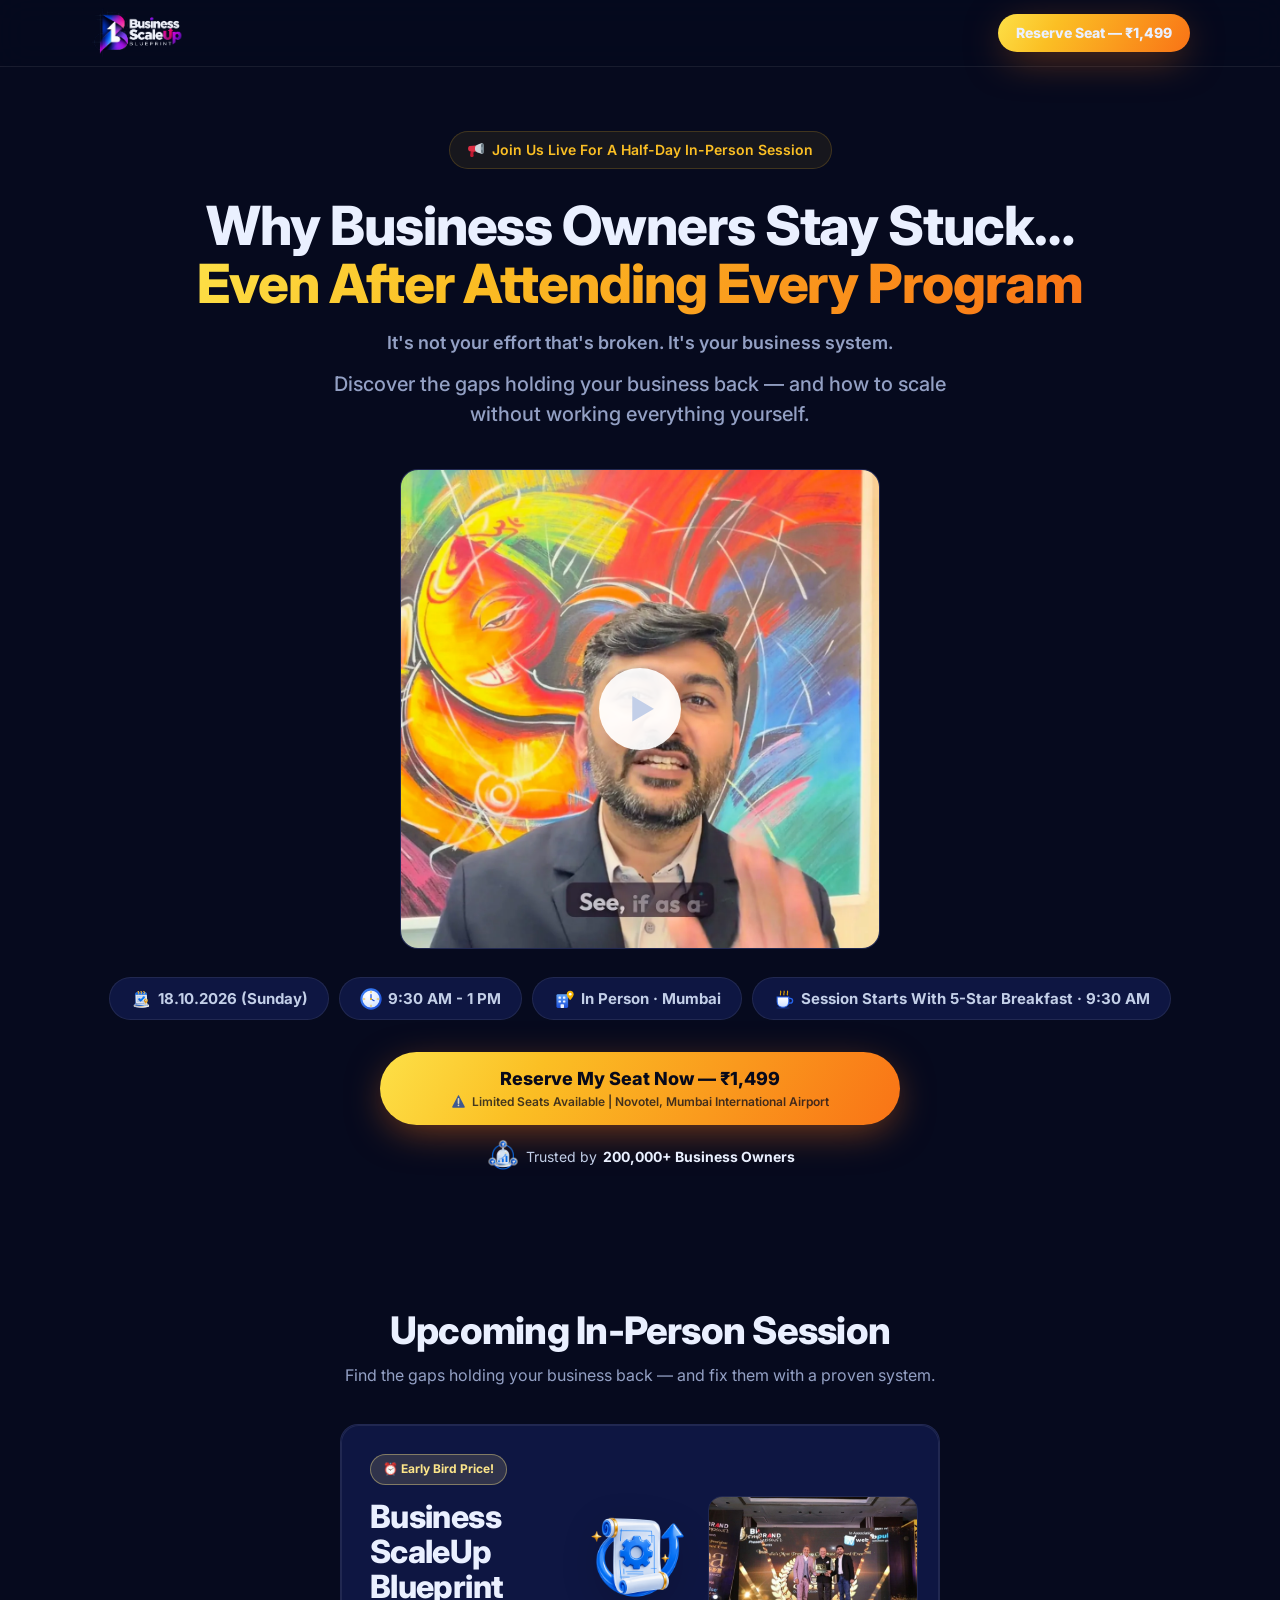
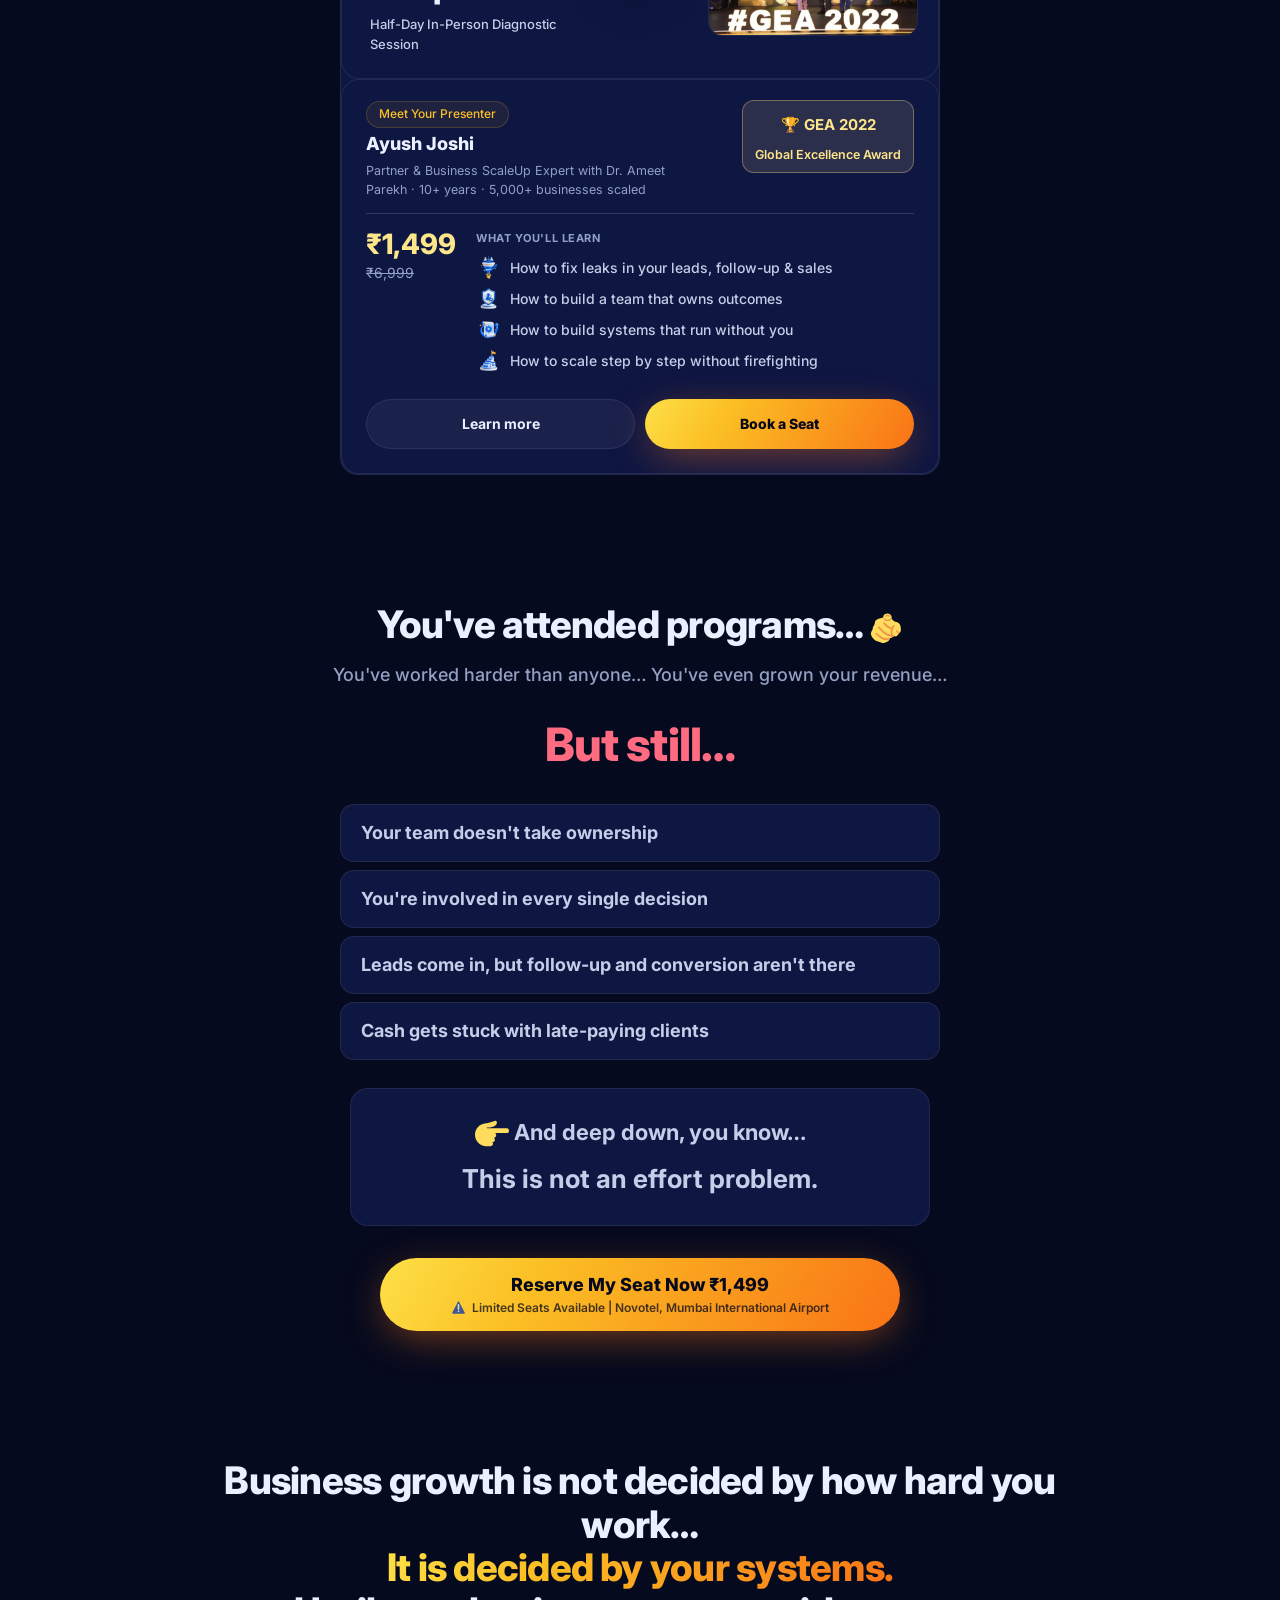
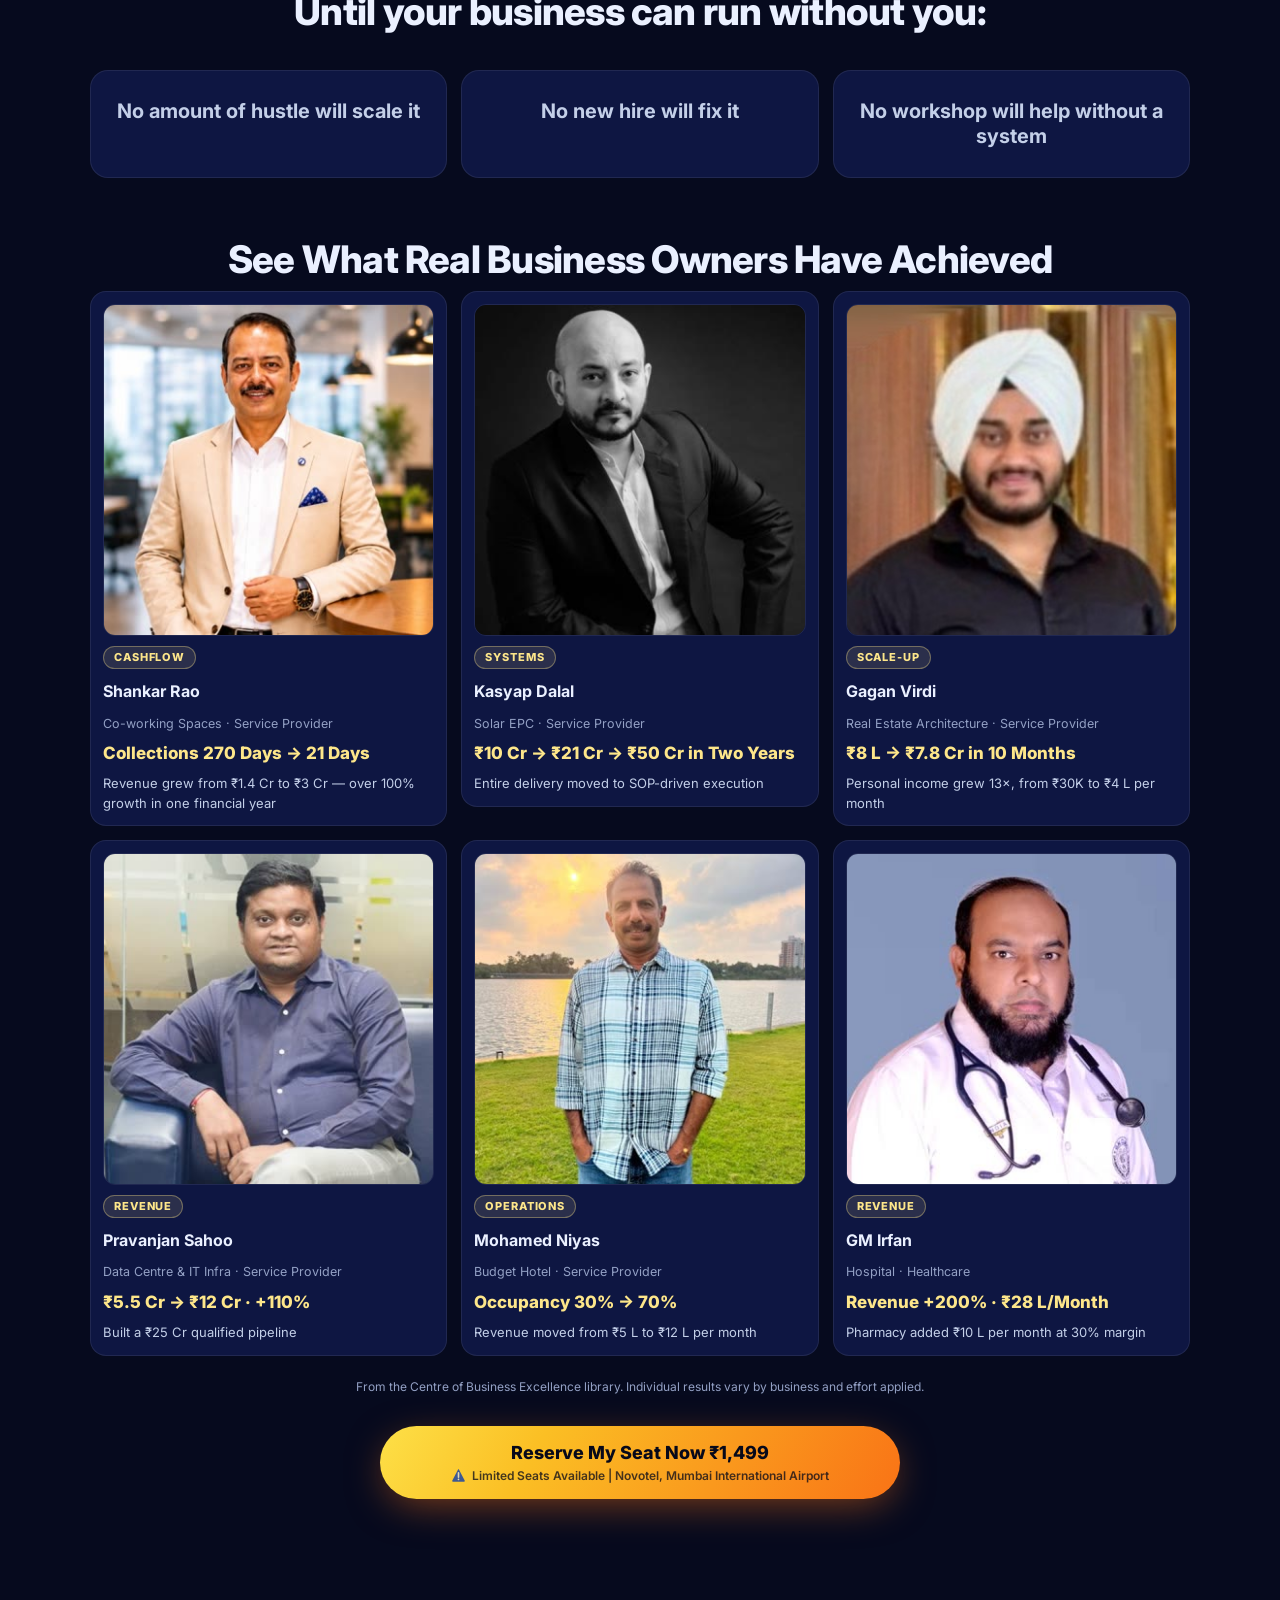
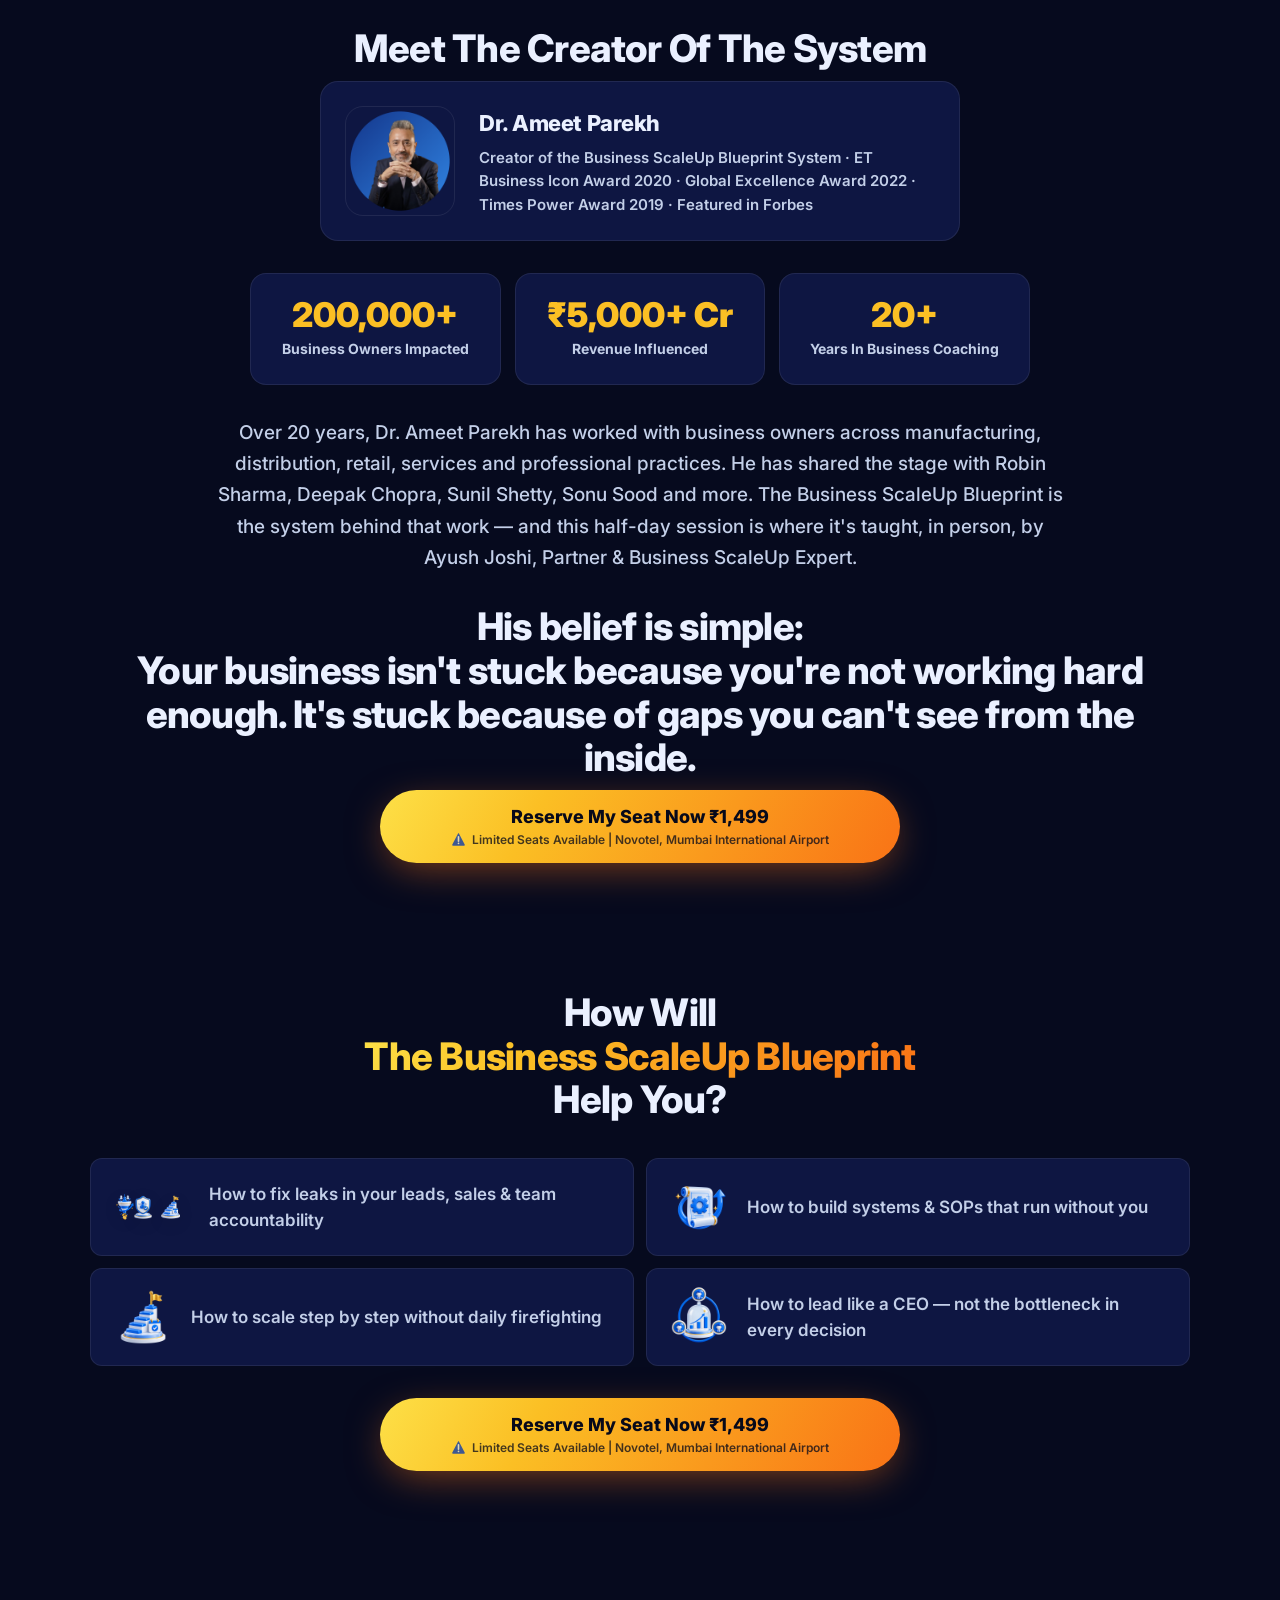
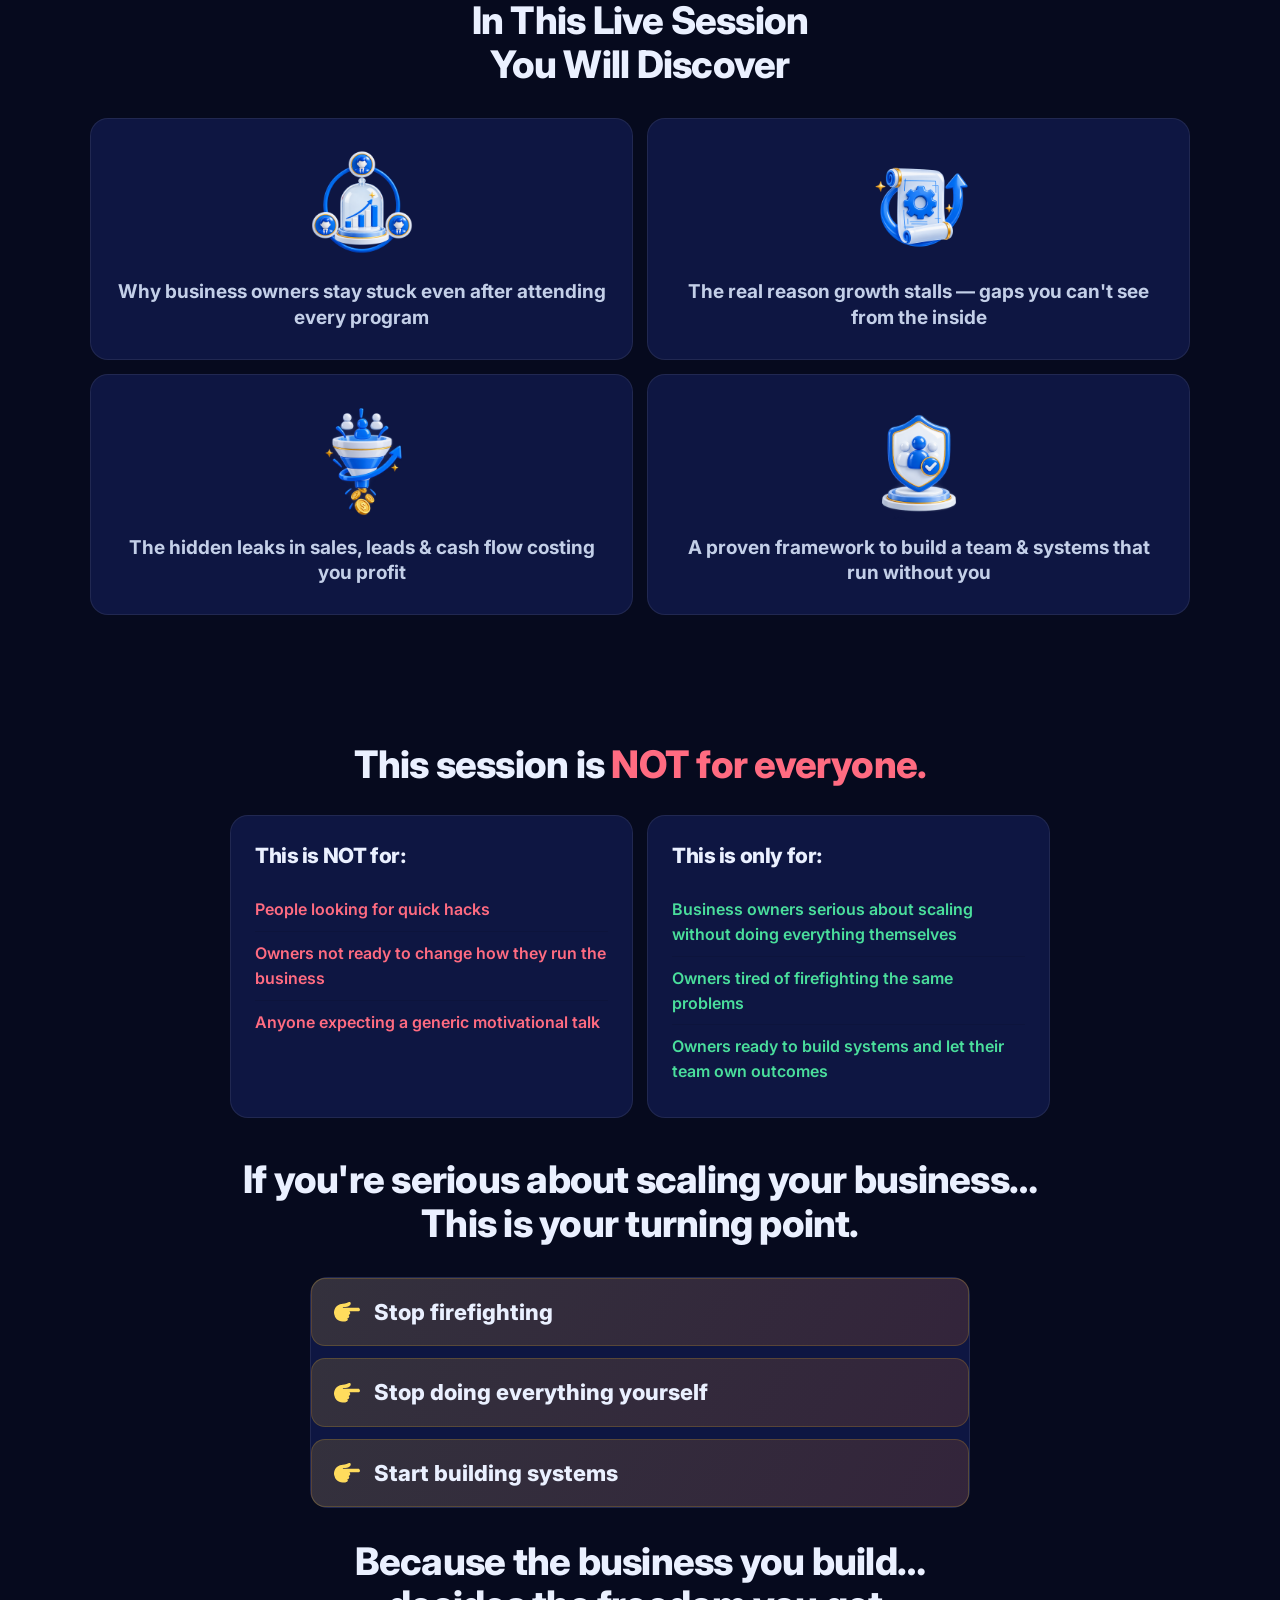
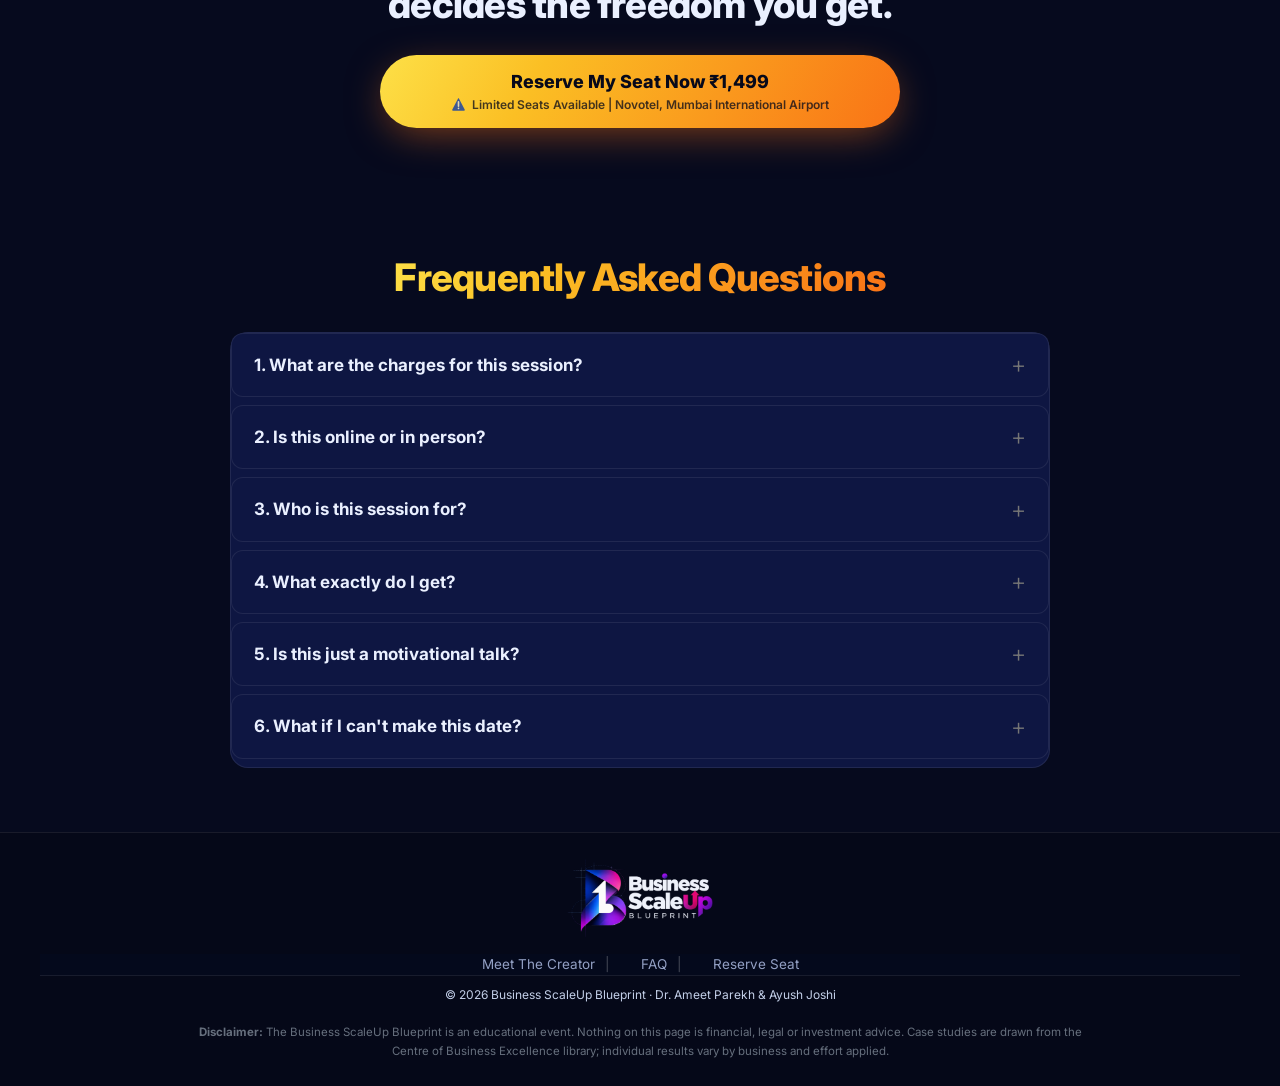
==== index.html @ c4cf20a5 "Add VSL video (square 1:1) with poster; square video card and player Co-Authored-By: Claude Sonnet 5" ====
<!doctype html>
<html lang="en">
<head>
  <meta charset="utf-8">
  <meta name="viewport" content="width=device-width, initial-scale=1">
  <title>Business ScaleUp Blueprint — Mumbai | Reserve Your Seat</title>
  <meta name="description" content="A half-day in-person diagnostic session in Mumbai on 18 Oct 2026 — find the gaps holding your business back and scale without working everything yourself.">
  <link rel="icon" href="assets/favicon.png">
  <link rel="preload" href="assets/vsl-poster.webp" as="image" fetchpriority="high">
  <link rel="stylesheet" href="css/style.css">
  <link rel="stylesheet" href="css/theme.css?v=1">
  <!-- Small emoji graphics (megaphone, warning, pointing hands) are Twemoji, CC-BY 4.0 (https://github.com/twitter/twemoji) -->
</head>
<body>

  <nav class="navbar">
    <div class="nav-inner">
      <span class="nav-logo"><img class="logo-full" src="assets/logo.png" alt="Business ScaleUp Blueprint"></span>
      <a class="nav-cta" href="#reserve" data-lead-trigger>Reserve Seat — ₹1,499</a>
    </div>
  </nav>

  <main id="main">

    <section class="hero section">
      <div class="wrap">
        <p class="eyebrow-pill"><img src="assets/megaphone.svg" alt="">Join Us Live For A Half-Day In-Person Session</p>
        <h1>Why Business Owners Stay Stuck…<br><span class="text-blue">Even After Attending Every Program</span></h1>
        <p class="subline">It's not your effort that's broken. It's your business system.</p>
        <p class="lead">Discover the gaps holding your business back — and how to scale without working everything yourself.</p>
        <button class="video-card" type="button" aria-label="Play video" data-video>
          <img src="assets/vsl-poster.webp" alt="Watch: why business owners stay stuck" width="1080" height="1080" fetchpriority="high">
          <span class="play">▶</span>
        </button>
        <div class="event-pills">
          <span><img src="assets/generated/session-calendar.png" alt=""><span>18.10.2026 (Sunday)</span></span>
          <span><img src="assets/generated/session-clock.svg" alt=""><span>9:30 AM - 1 PM</span></span>
          <span><img src="assets/generated/venue.svg" alt=""><span>In Person · Mumbai</span></span>
          <span><img src="assets/generated/breakfast.svg" alt=""><span>Session Starts With 5-Star Breakfast · 9:30 AM</span></span>
        </div>
        <a class="cta-dark cta-block" href="#reserve" data-lead-trigger>
          Reserve My Seat Now — ₹1,499
          <small><img src="assets/warning.svg" alt=""> Limited Seats Available | Novotel, Mumbai International Airport</small>
        </a>
        <p class="trusted"><img src="assets/generated/owner-community.png" alt="">Trusted by <strong>200,000+ Business Owners</strong></p>
      </div>
    </section>

    <section class="section wc-section">
      <div class="wrap">
        <h2 class="section-title">Upcoming In-Person Session</h2>
        <p class="section-sub">Find the gaps holding your business back — and fix them with a proven system.</p>
        <div class="workshop-card">
          <div class="wc-banner">
            <div class="wc-banner-content">
              <span class="wc-badge">⏰ Early Bird Price!</span>
              <h3>Business ScaleUp<br>Blueprint</h3>
              <p>Half-Day In-Person Diagnostic Session</p>
            </div>
            <img class="wc-system-art" src="assets/generated/blueprint-system.png" alt="">
            <img class="wc-coach-img presenter-photo" src="assets/presenter.jpg" alt="Ayush Joshi receiving the Global Excellence Award 2022">
          </div>
          <div class="wc-body">
            <div class="wc-mentor-row">
              <div>
                <span class="wc-label">Meet Your Presenter</span>
                <p class="wc-name">Ayush Joshi</p>
                <p class="wc-cred">Partner &amp; Business ScaleUp Expert with Dr. Ameet Parekh · 10+ years · 5,000+ businesses scaled</p>
              </div>
              <a class="wc-rating" href="#coach">
                <span class="wc-stars">🏆 GEA 2022</span>
                <span class="wc-exc">Global Excellence Award</span>
              </a>
            </div>
            <hr class="wc-divider">
            <div class="wc-learn-row">
              <div class="wc-price-col">
                <span class="wc-price">₹1,499</span>
                <span class="wc-price-old">₹6,999</span>
              </div>
              <div class="wc-learn-col">
                <p class="wc-learn-title">What you'll learn</p>
                <ul class="wc-list">
                  <li><img src="assets/generated/leads-sales.png" alt="">How to fix leaks in your leads, follow-up &amp; sales</li>
                  <li><img src="assets/generated/team-shield.png" alt="">How to build a team that owns outcomes</li>
                  <li><img src="assets/generated/blueprint-system.png" alt="">How to build systems that run without you</li>
                  <li><img src="assets/generated/growth-steps.png" alt="">How to scale step by step without firefighting</li>
                </ul>
              </div>
            </div>
            <div class="wc-actions">
              <a class="btn-outline" href="#coach">Learn more</a>
              <a class="btn-dark" href="#reserve" data-lead-trigger>Book a Seat</a>
            </div>
          </div>
        </div>
      </div>
    </section>

    <section class="section problem">
      <div class="wrap narrow">
        <h2 class="section-title">You've attended programs… <img src="assets/point-you.svg" alt="" class="h-icon"></h2>
        <p class="center-muted">You've worked harder than anyone… You've even grown your revenue…</p>
        <h3 class="red-head">But still…</h3>
        <ul class="pain-list">
          <li>Your team doesn't take ownership</li>
          <li>You're involved in every single decision</li>
          <li>Leads come in, but follow-up and conversion aren't there</li>
          <li>Cash gets stuck with late-paying clients</li>
        </ul>
        <div class="insight-card">
          <span><img src="assets/point-right.svg" alt="" class="h-icon"> And deep down, you know…</span>
          <strong class="text-red">This is not an effort problem.</strong>
        </div>
        <a class="cta-dark cta-block" href="#reserve" data-lead-trigger>Reserve My Seat Now ₹1,499 <small><img src="assets/warning.svg" alt=""> Limited Seats Available | Novotel, Mumbai International Airport</small></a>
      </div>
    </section>

    <section class="section proof">
      <div class="wrap">
        <h2 class="section-title proof-title">Business growth is not decided by how hard you work…<br><span class="text-blue">It is decided by your systems.</span><br>Until your business can run without you:</h2>
        <div class="three-cards">
          <article class="proof-card">No amount of hustle will scale it</article>
          <article class="proof-card">No new hire will fix it</article>
          <article class="proof-card">No workshop will help without a system</article>
        </div>
        <h2 class="section-title">See What Real Business Owners Have Achieved</h2>
        <div class="testimonials-grid">
          <figure class="case-card"><img src="assets/case-shankar-rao.jpg" alt="Shankar Rao" loading="lazy" width="340" height="340"><span class="case-tag">Cashflow</span><strong class="case-name">Shankar Rao</strong><span class="case-sector">Co-working Spaces · Service Provider</span><span class="case-growth">Collections 270 Days → 21 Days</span><span class="case-note">Revenue grew from ₹1.4 Cr to ₹3 Cr — over 100% growth in one financial year</span></figure>
          <figure class="case-card"><img src="assets/case-kasyap-dalal.jpg" alt="Kasyap Dalal" loading="lazy" width="340" height="340"><span class="case-tag">Systems</span><strong class="case-name">Kasyap Dalal</strong><span class="case-sector">Solar EPC · Service Provider</span><span class="case-growth">₹10 Cr → ₹21 Cr → ₹50 Cr in Two Years</span><span class="case-note">Entire delivery moved to SOP-driven execution</span></figure>
          <figure class="case-card"><img src="assets/case-gagan-virdi.jpg" alt="Gagan Virdi" loading="lazy" width="340" height="340"><span class="case-tag">Scale-Up</span><strong class="case-name">Gagan Virdi</strong><span class="case-sector">Real Estate Architecture · Service Provider</span><span class="case-growth">₹8 L → ₹7.8 Cr in 10 Months</span><span class="case-note">Personal income grew 13×, from ₹30K to ₹4 L per month</span></figure>
          <figure class="case-card"><img src="assets/case-pravanjan-sahoo.jpg" alt="Pravanjan Sahoo" loading="lazy" width="340" height="340"><span class="case-tag">Revenue</span><strong class="case-name">Pravanjan Sahoo</strong><span class="case-sector">Data Centre &amp; IT Infra · Service Provider</span><span class="case-growth">₹5.5 Cr → ₹12 Cr · +110%</span><span class="case-note">Built a ₹25 Cr qualified pipeline</span></figure>
          <figure class="case-card"><img src="assets/case-mohamed-niyas.jpg" alt="Mohamed Niyas" loading="lazy" width="340" height="340"><span class="case-tag">Operations</span><strong class="case-name">Mohamed Niyas</strong><span class="case-sector">Budget Hotel · Service Provider</span><span class="case-growth">Occupancy 30% → 70%</span><span class="case-note">Revenue moved from ₹5 L to ₹12 L per month</span></figure>
          <figure class="case-card"><img src="assets/case-gm-irfan.jpg" alt="GM Irfan" loading="lazy" width="340" height="340"><span class="case-tag">Revenue</span><strong class="case-name">GM Irfan</strong><span class="case-sector">Hospital · Healthcare</span><span class="case-growth">Revenue +200% · ₹28 L/Month</span><span class="case-note">Pharmacy added ₹10 L per month at 30% margin</span></figure>
        </div>
        <p class="case-foot">From the Centre of Business Excellence library. Individual results vary by business and effort applied.</p>
        <a class="cta-dark cta-block" href="#reserve" data-lead-trigger>Reserve My Seat Now ₹1,499 <small><img src="assets/warning.svg" alt=""> Limited Seats Available | Novotel, Mumbai International Airport</small></a>
      </div>
    </section>

    <section class="section coach" id="coach">
      <div class="wrap">
        <h2 class="section-title">Meet The Creator Of The System</h2>
        <div class="coach-card">
          <img class="coach-photo" src="assets/coach.png" alt="Dr. Ameet Parekh" loading="lazy" width="1024" height="1024">
          <div class="coach-info">
            <h3>Dr. Ameet Parekh</h3>
            <p class="coach-cert">Creator of the Business ScaleUp Blueprint System · ET Business Icon Award 2020 · Global Excellence Award 2022 · Times Power Award 2019 · Featured in Forbes</p>
          </div>
        </div>
        <div class="stats-row">
          <div class="stat-card"><strong>200,000+</strong><span>Business Owners Impacted</span></div>
          <div class="stat-card"><strong>₹5,000+ Cr</strong><span>Revenue Influenced</span></div>
          <div class="stat-card"><strong>20+</strong><span>Years In Business Coaching</span></div>
        </div>
        <p class="coach-bio">Over 20 years, Dr. Ameet Parekh has worked with business owners across manufacturing, distribution, retail, services and professional practices. He has shared the stage with Robin Sharma, Deepak Chopra, Sunil Shetty, Sonu Sood and more. The Business ScaleUp Blueprint is the system behind that work — and this half-day session is where it's taught, in person, by Ayush Joshi, Partner &amp; Business ScaleUp Expert.</p>
        <h2 class="section-title">His belief is simple:<br>Your business isn't stuck because you're not working hard enough. It's stuck because of gaps you can't see from the inside.</h2>
        <a class="cta-dark cta-block" href="#reserve" data-lead-trigger>Reserve My Seat Now ₹1,499 <small><img src="assets/warning.svg" alt=""> Limited Seats Available | Novotel, Mumbai International Airport</small></a>
      </div>
    </section>

    <section class="section learn">
      <div class="wrap">
        <h2 class="section-title">How Will<br><span class="text-blue">The Business ScaleUp Blueprint</span><br>Help You?</h2>
        <div class="learn-grid">
          <div>
            <span class="concept-icons" aria-hidden="true">
              <img src="assets/generated/leads-sales.png" alt="">
              <img src="assets/generated/team-shield.png" alt="">
              <img src="assets/generated/growth-steps.png" alt="">
            </span>
            How to fix leaks in your leads, sales &amp; team accountability
          </div>
          <div><img src="assets/generated/blueprint-system.png" alt="" class="concept-icon">How to build systems &amp; SOPs that run without you</div>
          <div><img src="assets/generated/growth-steps.png" alt="" class="concept-icon">How to scale step by step without daily firefighting</div>
          <div><img src="assets/generated/owner-community.png" alt="" class="concept-icon">How to lead like a CEO — not the bottleneck in every decision</div>
        </div>
        <a class="cta-dark cta-block" href="#reserve" data-lead-trigger>Reserve My Seat Now ₹1,499 <small><img src="assets/warning.svg" alt=""> Limited Seats Available | Novotel, Mumbai International Airport</small></a>
      </div>
    </section>

    <section class="section discover">
      <div class="wrap">
        <h2 class="section-title">In This Live Session<br>You Will Discover</h2>
        <div class="discover-grid">
          <div class="discover-card"><img src="assets/generated/owner-community.png" alt="">Why business owners stay stuck even after attending every program</div>
          <div class="discover-card"><img src="assets/generated/blueprint-system.png" alt="">The real reason growth stalls — gaps you can't see from the inside</div>
          <div class="discover-card"><img src="assets/generated/leads-sales.png" alt="">The hidden leaks in sales, leads &amp; cash flow costing you profit</div>
          <div class="discover-card"><img src="assets/generated/team-shield.png" alt="">A proven framework to build a team &amp; systems that run without you</div>
        </div>
      </div>
    </section>

    <section class="section fit">
      <div class="wrap">
        <h2 class="section-title">This session is <span class="text-red">NOT for everyone.</span></h2>
        <div class="fit-grid">
          <article class="fit-card fit-no">
            <h3>This is NOT for:</h3>
            <ul>
              <li>People looking for quick hacks</li>
              <li>Owners not ready to change how they run the business</li>
              <li>Anyone expecting a generic motivational talk</li>
            </ul>
          </article>
          <article class="fit-card fit-yes">
            <h3>This is only for:</h3>
            <ul>
              <li>Business owners serious about scaling without doing everything themselves</li>
              <li>Owners tired of firefighting the same problems</li>
              <li>Owners ready to build systems and let their team own outcomes</li>
            </ul>
          </article>
        </div>
        <h2 class="section-title">If you're serious about scaling your business…<br>This is your turning point.</h2>
        <div class="steps-list">
          <a href="#reserve" data-lead-trigger><img src="assets/point-right.svg" alt="" class="steps-icon">Stop firefighting</a>
          <a href="#reserve" data-lead-trigger><img src="assets/point-right.svg" alt="" class="steps-icon">Stop doing everything yourself</a>
          <a href="#reserve" data-lead-trigger><img src="assets/point-right.svg" alt="" class="steps-icon">Start building systems</a>
        </div>
        <h2 class="section-title">Because the business you build…<br>decides the freedom you get.</h2>
        <a id="reserve" class="cta-dark cta-block" href="#reserve" data-lead-trigger>Reserve My Seat Now ₹1,499 <small><img src="assets/warning.svg" alt=""> Limited Seats Available | Novotel, Mumbai International Airport</small></a>
      </div>
    </section>

    <section class="section faq" id="faq">
      <div class="wrap">
        <h2 class="section-title"><span class="text-blue">Frequently Asked Questions</span></h2>
        <div class="accordion">
          <details><summary>1. What are the charges for this session?</summary><p>The early bird price is ₹1,499 for one seat. A two-seat option (you and your partner) is available at ₹1,999.</p></details>
          <details><summary>2. Is this online or in person?</summary><p>Fully in person, at the Novotel, Mumbai International Airport, Mumbai, on one date — 18th October 2026.<br><br>The session starts at 9:30 AM with a 5-Star Breakfast Meet &amp; Greet, followed by the main diagnostic, and ends at 1:00 PM. It's not a webinar, and there's no recording sold afterward.</p></details>
          <details><summary>3. Who is this session for?</summary><p>This is perfect for:<br><br>✔️ Owner-run businesses of any nature or industry looking to scale and grow fast<br>✔️ Owners whose team doesn't take ownership and who are involved in every decision<br>✔️ Owners facing weak lead conversion, late payments or shrinking profits</p></details>
          <details><summary>4. What exactly do I get?</summary><p>A half day in the room, live and practical — covering sales, team, money, systems and marketing — plus direct access to the team to ask your own questions, and a written priority roadmap to take home.</p></details>
          <details><summary>5. Is this just a motivational talk?</summary><p>No.<br><br>Everything in this session comes from what real business owners told us was actually broken — not generic advice — backed by verified case studies from the Centre of Business Excellence library.</p></details>
          <details><summary>6. What if I can't make this date?</summary><p>Right now, only one Mumbai date is planned. There's no confirmed repeat date yet.</p></details>
        </div>
      </div>
    </section>

  </main>

  <footer>
    <img class="footer-logo" src="assets/logo.png" alt="Business ScaleUp Blueprint" loading="lazy">
    <nav aria-label="Footer">
      <a href="#coach">Meet The Creator</a>
      <a href="#faq">FAQ</a>
      <a href="#reserve" data-lead-trigger>Reserve Seat</a>
    </nav>
    <p>© 2026 Business ScaleUp Blueprint · Dr. Ameet Parekh &amp; Ayush Joshi</p>
  <div style="max-width:960px;margin:18px auto 0;padding:0 20px;font-size:11.5px;line-height:1.7;color:#666f7d;text-align:center"><b>Disclaimer:</b> The Business ScaleUp Blueprint is an educational event. Nothing on this page is financial, legal or investment advice. Case studies are drawn from the Centre of Business Excellence library; individual results vary by business and effort applied.</div></footer>

  <div class="modal" hidden>
    <button class="modal-close" type="button" aria-label="Close video">×</button>
    <iframe title="Session video" src="" data-src="" allow="autoplay; encrypted-media; picture-in-picture" allowfullscreen></iframe>
    <video class="modal-video" controls playsinline preload="none" poster="assets/vsl-poster.webp" hidden></video>
    <p class="video-note" hidden data-video-note>Video coming soon.</p>
  </div>

  <div class="lead-modal" hidden data-lead-modal>
    <div class="lead-dialog" role="dialog" aria-modal="true" aria-labelledby="lead-title">
      <button class="lead-close" type="button" aria-label="Close form" data-lead-close>×</button>
      <p class="lead-kicker">Limited Seats Available</p>
      <h2 id="lead-title">This Session Is Designed Only For Serious Business Owners Looking To Scale.</h2>
      <p class="lead-copy">Please answer honestly.</p>
      <form class="lead-form" data-lead-form>
        <label>
          <span>Name*</span>
          <input type="text" name="name" autocomplete="name" required>
        </label>
        <label>
          <span>Whatsapp Number*</span>
          <input type="tel" name="whatsapp" autocomplete="tel" inputmode="tel" required>
        </label>
        <label>
          <span>Email*</span>
          <input type="email" name="email" autocomplete="email" required>
        </label>
        <label>
          <span>Your biggest challenge in business? *</span>
          <select name="challenge" required>
            <option value="Team management & hiring">Team management &amp; hiring</option>
            <option value="Sales, leads & conversion">Sales, leads &amp; conversion</option>
            <option value="Scaling operations & systems">Scaling operations &amp; systems</option>
            <option value="Owner dependency">Owner dependency</option>
            <option value="Cash flow & payment collection">Cash flow &amp; payment collection</option>
          </select>
        </label>
        <label class="serious-check">
          <input type="checkbox" name="serious" value="Yes" required>
          <span>Yes (I’m serious)</span>
        </label>
        <p class="lead-error" data-lead-error role="alert" hidden></p>
        <button class="lead-submit" type="submit" data-lead-submit>Reserve My Seat Now ₹1,499</button>
      </form>
    </div>
  </div>

  <script type="module" src="script/script.js?v=1"></script>
</body>
</html>
---- css/style.css ----
:root {
  --bg: #ffffff;
  --bg-alt: #F2F6FA;
  --text: #1a1a1a;
  --muted: #757575;
  --blue: #0167DC;
  --blue-light: #E6F0FB;
  --gold: #E1B238;
  --red: #D44F3A;
  --dark: #1a1a1a;
  --border: rgba(0,0,0,0.09);
  --shadow-sm: 0 1px 3px rgba(0,0,0,0.07), 0 2px 8px rgba(0,0,0,0.04);
  --shadow-md: 0 2px 8px rgba(0,0,0,0.08), 0 8px 28px rgba(0,0,0,0.07);
  --radius: 16px;
  --wrap: 1140px;
}

*, *::before, *::after { box-sizing: border-box; }
html { scroll-behavior: smooth; }
body {
  margin: 0;
  background: var(--bg);
  color: var(--text);
  font-family: 'Figtree', system-ui, sans-serif;
  font-size: 16px;
  line-height: 1.55;
}
body.modal-open { overflow: hidden; }
a { color: inherit; text-decoration: none; }
img { display: block; max-width: 100%; height: auto; }
h1, h2, h3, p { margin: 0; }
h1, h2, h3 { font-family: 'Bricolage Grotesque', system-ui, sans-serif; }

.wrap { width: min(100%, var(--wrap)); margin: 0 auto; padding: 0 20px; }
.narrow { max-width: 720px; margin-inline: auto; text-align: center; }
.section { padding: 64px 0; }
.text-blue { color: var(--blue); }
.text-red { color: var(--red); }

/* ── NAVBAR ── */
.navbar {
  position: sticky;
  top: 0;
  z-index: 100;
  background: #fff;
  border-bottom: 1px solid var(--border);
}
.nav-inner {
  display: flex;
  align-items: center;
  justify-content: space-between;
  height: 60px;
  width: min(100%, var(--wrap));
  margin: 0 auto;
  padding: 0 20px;
}
.nav-logo {
  font-family: 'Bricolage Grotesque', system-ui, sans-serif;
  font-weight: 800;
  font-size: 18px;
  color: var(--text);
}
.nav-logo em { font-style: normal; color: var(--blue); }
.nav-cta {
  display: inline-flex;
  align-items: center;
  padding: 8px 18px;
  background: var(--dark);
  color: #fff;
  border-radius: 10px;
  font-weight: 700;
  font-size: 14px;
  white-space: nowrap;
}

/* ── HERO ── */
.hero {
  background: linear-gradient(180deg, #BDD3E9 0%, #CCDff0 25%, #DDEAF6 55%, #EEF4FA 85%, #F5F8FC 100%);
  padding-top: 64px;
  padding-bottom: 72px;
  text-align: center;
}
.eyebrow-pill {
  display: inline-flex;
  align-items: center;
  gap: 8px;
  background: rgba(255,255,255,0.75);
  border: 1px solid rgba(0,0,0,0.1);
  padding: 7px 18px;
  border-radius: 100px;
  font-size: 14px;
  font-weight: 600;
  color: var(--text);
  margin: 0 auto 28px;
}
.eyebrow-pill img { width: 16px; height: 16px; }
.hero h1 {
  font-size: 54px;
  line-height: 1.08;
  font-weight: 800;
  letter-spacing: -0.5px;
  margin-bottom: 16px;
  color: var(--text);
}
.hero .subline {
  font-size: 18px;
  font-weight: 600;
  color: var(--muted);
  margin-bottom: 12px;
}
.hero .lead {
  font-size: 20px;
  font-weight: 500;
  color: var(--text);
  max-width: 680px;
  margin: 0 auto 40px;
  line-height: 1.5;
}
.video-card {
  position: relative;
  width: min(100%, 760px);
  aspect-ratio: 16 / 9;
  margin: 0 auto 28px;
  display: block;
  overflow: hidden;
  border: 0;
  background: #111;
  cursor: pointer;
  padding: 0;
  border-radius: var(--radius);
  box-shadow: var(--shadow-md);
}
.video-card img { width: 100%; height: 100%; object-fit: cover; }
.play {
  position: absolute;
  inset: 50% auto auto 50%;
  transform: translate(-50%, -50%);
  width: 82px;
  height: 82px;
  display: grid;
  place-items: center;
  border-radius: 50%;
  background: rgba(255,255,255,.92);
  color: #111;
  font-size: 28px;
  padding-left: 5px;
  box-shadow: 0 4px 20px rgba(0,0,0,0.22);
}
.event-pills {
  display: flex;
  flex-wrap: wrap;
  justify-content: center;
  gap: 10px;
  margin-bottom: 32px;
}
.event-pills > span {
  display: inline-flex;
  align-items: center;
  gap: 6px;
  padding: 9px 20px;
  background: rgba(255,255,255,0.82);
  border: 1px solid rgba(0,0,0,0.1);
  border-radius: 100px;
  font-size: 15px;
  font-weight: 700;
  color: var(--text);
}
.event-pills img {
  width: 28px;
  height: 28px;
  object-fit: contain;
  flex-shrink: 0;
}
.trusted {
  margin-top: 14px;
  font-size: 14px;
  color: var(--muted);
  display: flex;
  align-items: center;
  justify-content: center;
  gap: 6px;
}
.trusted img {
  width: 34px;
  height: 34px;
  object-fit: contain;
  flex-shrink: 0;
}

/* ── CTA BUTTON ── */
.cta-dark {
  display: inline-flex;
  flex-direction: column;
  align-items: center;
  justify-content: center;
  gap: 5px;
  padding: 16px 28px;
  background: var(--dark);
  color: #fff;
  border-radius: 12px;
  font-size: 18px;
  font-weight: 800;
  line-height: 1.2;
  text-align: center;
  border: 0;
  cursor: pointer;
  transition: opacity 0.15s;
}
.cta-dark:hover { opacity: 0.86; }
.cta-dark small {
  display: flex;
  gap: 5px;
  align-items: center;
  justify-content: center;
  font-size: 12px;
  font-weight: 600;
  opacity: 0.75;
}
.cta-dark small img { width: 13px; height: 13px; filter: invert(1); }
.cta-block { width: min(100%, 520px); margin-inline: auto; display: flex; }

/* ── WORKSHOP CARD SECTION ── */
.wc-section { background: var(--bg); }
.section-title {
  font-size: 38px;
  font-weight: 800;
  text-align: center;
  line-height: 1.15;
  margin-bottom: 10px;
  color: var(--text);
}
.section-sub {
  text-align: center;
  color: var(--muted);
  font-size: 16px;
  margin-bottom: 36px;
}
.workshop-card {
  max-width: 600px;
  margin: 0 auto;
  border-radius: var(--radius);
  overflow: hidden;
  border: 1px solid var(--border);
  box-shadow: var(--shadow-md);
}
.wc-banner {
  display: flex;
  align-items: flex-end;
  background: linear-gradient(135deg, #0e2a50 0%, #0a3d7a 100%);
  padding: 28px 0 0 28px;
  overflow: hidden;
  gap: 0;
}
.wc-banner-content {
  flex: 1;
  padding-bottom: 24px;
  position: relative;
  z-index: 2;
}
.wc-badge {
  display: inline-flex;
  align-items: center;
  gap: 5px;
  background: var(--gold);
  color: #1a1a1a;
  font-size: 12px;
  font-weight: 700;
  padding: 5px 12px;
  border-radius: 100px;
  margin-bottom: 14px;
}
.wc-banner-content h3 {
  font-size: 32px;
  font-weight: 800;
  color: #fff;
  line-height: 1.1;
  margin-bottom: 10px;
}
.wc-banner-content p {
  font-size: 13px;
  color: rgba(255,255,255,0.65);
  font-weight: 500;
}
.wc-coach-img {
  width: 165px;
  height: 165px;
  object-fit: cover;
  object-position: top;
  flex-shrink: 0;
  align-self: flex-end;
  position: relative;
  z-index: 2;
}
.wc-system-art {
  width: 118px;
  height: 118px;
  object-fit: contain;
  align-self: center;
  margin-right: -24px;
  filter: drop-shadow(0 10px 18px rgba(0,0,0,0.16));
}
.wc-body {
  background: #fff;
  padding: 20px 24px 24px;
}
.wc-mentor-row {
  display: flex;
  align-items: flex-start;
  justify-content: space-between;
  margin-bottom: 14px;
}
.wc-label {
  font-size: 12px;
  color: var(--muted);
  font-weight: 500;
  display: block;
  margin-bottom: 2px;
}
.wc-name {
  font-size: 18px;
  font-weight: 800;
  color: var(--text);
  margin: 0;
}
.wc-rating { text-align: right; }
.wc-stars {
  display: inline-block;
  font-size: 14px;
  font-weight: 700;
  color: var(--text);
  background: var(--blue-light);
  padding: 4px 10px;
  border-radius: 8px;
}
.wc-exc {
  font-size: 12px;
  color: var(--muted);
  font-weight: 600;
  display: block;
  text-align: right;
  margin-top: 4px;
}
.wc-divider {
  border: 0;
  border-top: 1px solid var(--border);
  margin: 0 0 16px;
}
.wc-learn-row {
  display: flex;
  gap: 20px;
  margin-bottom: 20px;
}
.wc-price-col {
  display: flex;
  flex-direction: column;
  align-items: flex-start;
  gap: 4px;
  min-width: 58px;
}
.wc-price {
  font-size: 28px;
  font-weight: 800;
  color: var(--text);
  line-height: 1;
}
.wc-price-old {
  font-size: 14px;
  color: var(--muted);
  text-decoration: line-through;
}
.wc-learn-title {
  font-size: 11px;
  font-weight: 700;
  color: var(--muted);
  margin-bottom: 8px;
  text-transform: uppercase;
  letter-spacing: 0.05em;
}
.wc-list {
  margin: 0;
  padding: 0;
  list-style: none;
}
.wc-list li {
  display: flex;
  align-items: center;
  gap: 9px;
  font-size: 14px;
  font-weight: 500;
  color: var(--text);
  margin-bottom: 6px;
  line-height: 1.4;
}
.wc-list li img {
  width: 25px;
  height: 25px;
  object-fit: contain;
  flex-shrink: 0;
}
.wc-actions {
  display: grid;
  grid-template-columns: 1fr 1fr;
  gap: 10px;
}
.btn-outline {
  display: flex;
  align-items: center;
  justify-content: center;
  padding: 13px;
  border: 1.5px solid var(--border);
  border-radius: 10px;
  font-weight: 700;
  font-size: 14px;
  color: var(--text);
  transition: background 0.15s;
}
.btn-outline:hover { background: var(--bg-alt); }
.btn-dark {
  display: flex;
  align-items: center;
  justify-content: center;
  padding: 13px;
  background: var(--dark);
  color: #fff;
  border-radius: 10px;
  font-weight: 700;
  font-size: 14px;
  transition: opacity 0.15s;
}
.btn-dark:hover { opacity: 0.86; }

/* ── PROBLEM ── */
.problem { background: var(--bg-alt); }
.center-muted {
  text-align: center;
  color: var(--muted);
  font-size: 18px;
  font-weight: 500;
  margin: 14px 0 20px;
}
.red-head {
  font-family: 'Bricolage Grotesque', system-ui, sans-serif;
  font-size: 46px;
  font-weight: 800;
  color: var(--red);
  text-align: center;
  margin-bottom: 24px;
}
.pain-list {
  width: min(100%, 600px);
  margin: 0 auto 28px;
  padding: 0;
  list-style: none;
}
.pain-list li {
  display: flex;
  align-items: center;
  padding: 14px 20px;
  font-size: 18px;
  font-weight: 700;
  color: var(--text);
  background: #fff;
  border-radius: 12px;
  margin-bottom: 8px;
  box-shadow: var(--shadow-sm);
  border: 1px solid var(--border);
}
.insight-card {
  background: #fff;
  border: 1px solid var(--border);
  border-radius: var(--radius);
  padding: 28px 24px;
  text-align: center;
  font-size: 22px;
  font-weight: 700;
  color: var(--text);
  max-width: 580px;
  margin: 0 auto 32px;
  box-shadow: var(--shadow-sm);
  line-height: 1.4;
  display: flex;
  flex-direction: column;
  gap: 10px;
}
.insight-card strong.text-red { font-size: 26px; }
.h-icon { display: inline-block; vertical-align: middle; width: 34px; height: 34px; }

/* ── PROOF ── */
.proof { background: #fff; }
.proof-title { max-width: 860px; margin-inline: auto; margin-bottom: 36px; }
.three-cards {
  display: grid;
  grid-template-columns: repeat(3, 1fr);
  gap: 14px;
  margin-bottom: 60px;
}
.proof-card {
  padding: 28px 20px;
  background: var(--bg-alt);
  border-radius: var(--radius);
  font-size: 20px;
  font-weight: 700;
  text-align: center;
  color: var(--text);
  line-height: 1.25;
  border: 1px solid var(--border);
}
.testimonials-grid {
  display: grid;
  grid-template-columns: repeat(3, 1fr);
  gap: 14px;
  margin-bottom: 36px;
  align-items: start;
}
.testimonials-grid img {
  width: 100%;
  border-radius: var(--radius);
  box-shadow: var(--shadow-sm);
}
.testimonials-grid img:nth-child(4) { grid-column: 1 / 2; justify-self: end; }
.testimonials-grid img:nth-child(5) { grid-column: 2 / 3; }

/* ── COACH ── */
.coach { background: var(--bg-alt); }
.coach-card {
  display: flex;
  align-items: center;
  gap: 24px;
  max-width: 640px;
  margin: 0 auto 32px;
  background: #fff;
  border-radius: var(--radius);
  padding: 24px;
  box-shadow: var(--shadow-sm);
  border: 1px solid var(--border);
}
.coach-photo {
  width: 110px;
  height: 110px;
  border-radius: 50%;
  object-fit: cover;
  object-position: top;
  flex-shrink: 0;
}
.coach-info h3 {
  font-size: 22px;
  font-weight: 800;
  color: var(--text);
  margin-bottom: 6px;
}
.coach-cert {
  font-size: 15px;
  color: var(--blue);
  font-weight: 600;
  margin: 0;
}
.stats-row {
  display: grid;
  grid-template-columns: repeat(3, 1fr);
  gap: 14px;
  max-width: 780px;
  margin: 0 auto 32px;
}
.stat-card {
  background: #fff;
  border-radius: var(--radius);
  padding: 24px 16px;
  text-align: center;
  border: 1px solid var(--border);
  box-shadow: var(--shadow-sm);
  display: flex;
  flex-direction: column;
  align-items: center;
  gap: 6px;
}
.stat-card strong {
  font-family: 'Bricolage Grotesque', system-ui, sans-serif;
  font-size: 44px;
  font-weight: 800;
  color: var(--text);
  line-height: 1;
}
.stat-card span {
  font-size: 14px;
  font-weight: 700;
  color: var(--muted);
  text-align: center;
}
.coach-bio {
  font-size: 19px;
  font-weight: 500;
  color: var(--text);
  max-width: 860px;
  margin: 0 auto 32px;
  text-align: center;
  line-height: 1.65;
}

/* ── LEARN ── */
.learn { background: #fff; }
.learn .section-title { margin-bottom: 36px; }
.learn-grid {
  display: grid;
  grid-template-columns: repeat(2, 1fr);
  gap: 12px;
  margin-bottom: 32px;
}
.learn-grid div {
  display: flex;
  align-items: center;
  gap: 16px;
  padding: 16px 20px;
  background: var(--bg-alt);
  border-radius: 12px;
  font-size: 17px;
  font-weight: 600;
  color: var(--text);
  border: 1px solid var(--border);
}
.concept-icon {
  width: 64px;
  height: 64px;
  object-fit: contain;
  flex-shrink: 0;
}
.concept-icons {
  width: 82px;
  height: 64px;
  display: grid;
  grid-template-columns: repeat(3, 1fr);
  align-items: center;
  flex-shrink: 0;
}
.concept-icons img {
  width: 38px;
  height: 38px;
  object-fit: contain;
  margin-left: -9px;
  filter: drop-shadow(0 4px 8px rgba(0,0,0,0.08));
}
.concept-icons img:first-child { margin-left: 0; }

/* ── DISCOVER ── */
.discover { background: var(--bg-alt); }
.discover .section-title { margin-bottom: 32px; }
.discover-grid {
  display: grid;
  grid-template-columns: repeat(2, 1fr);
  gap: 14px;
}
.discover-card {
  display: flex;
  flex-direction: column;
  align-items: center;
  gap: 14px;
  padding: 28px 24px;
  background: #fff;
  border-radius: var(--radius);
  font-size: 19px;
  font-weight: 700;
  text-align: center;
  color: var(--text);
  border: 1px solid var(--border);
  box-shadow: var(--shadow-sm);
  line-height: 1.35;
}
.discover-card img {
  width: 118px;
  height: 118px;
  object-fit: contain;
}

/* ── FIT ── */
.fit { background: #fff; }
.fit .section-title { margin-bottom: 28px; }
.fit-grid {
  display: grid;
  grid-template-columns: repeat(2, 1fr);
  gap: 14px;
  max-width: 820px;
  margin: 0 auto 40px;
}
.fit-card {
  padding: 24px;
  border-radius: var(--radius);
  border: 1.5px solid var(--border);
}
.fit-no {
  border-color: rgba(212,79,58,0.2);
  background: rgba(212,79,58,0.04);
}
.fit-yes {
  border-color: rgba(1,103,220,0.2);
  background: rgba(1,103,220,0.04);
}
.fit-card h3 {
  font-size: 21px;
  font-weight: 800;
  margin-bottom: 16px;
}
.fit-no h3 { color: var(--red); }
.fit-yes h3 { color: var(--blue); }
.fit-card ul { margin: 0; padding: 0; list-style: none; }
.fit-card li {
  padding: 9px 0;
  font-size: 16px;
  font-weight: 600;
  color: var(--text);
  border-bottom: 1px solid var(--border);
}
.fit-card li:last-child { border-bottom: 0; }
.steps-list {
  display: grid;
  gap: 12px;
  max-width: 660px;
  margin: 32px auto;
}
.steps-list a {
  display: flex;
  align-items: center;
  gap: 14px;
  padding: 16px 22px;
  background: var(--blue);
  color: #fff;
  border-radius: 12px;
  font-family: 'Bricolage Grotesque', system-ui, sans-serif;
  font-size: 22px;
  font-weight: 800;
  transition: opacity 0.15s;
}
.steps-list a:hover { opacity: 0.88; }
.steps-icon { width: 26px; height: 26px; flex-shrink: 0; filter: invert(1); }

/* ── FAQ ── */
.faq { background: var(--bg-alt); }
.faq .section-title { margin-bottom: 32px; }
.accordion { max-width: 820px; margin: 0 auto; }
details {
  background: #fff;
  border-radius: 12px;
  border: 1px solid var(--border);
  margin-bottom: 8px;
  overflow: hidden;
}
summary {
  cursor: pointer;
  list-style: none;
  padding: 18px 22px;
  font-size: 17px;
  font-weight: 700;
  color: var(--text);
  display: flex;
  align-items: center;
  justify-content: space-between;
  gap: 12px;
}
summary::after {
  content: '+';
  font-size: 24px;
  font-weight: 300;
  color: var(--muted);
  flex-shrink: 0;
  line-height: 1;
}
details[open] summary::after { content: '−'; }
summary::-webkit-details-marker { display: none; }
details p {
  padding: 0 22px 18px;
  color: var(--muted);
  font-size: 15px;
  line-height: 1.65;
  margin: 0;
}

/* ── FOOTER ── */
footer {
  background: var(--dark);
  color: rgba(255,255,255,0.45);
  font-size: 12px;
  padding: 24px 20px;
}
footer nav {
  display: flex;
  flex-wrap: wrap;
  justify-content: center;
  gap: 0;
  max-width: 1200px;
  margin: 0 auto 10px;
}
footer a { color: rgba(255,255,255,0.55); }
footer a::after { content: "|"; margin: 0 10px; color: rgba(255,255,255,0.25); }
footer a:last-child::after { content: ""; margin: 0; }
footer p { text-align: center; max-width: 1200px; margin: 0 auto; }

/* ── MODAL ── */
.modal {
  position: fixed;
  inset: 0;
  z-index: 200;
  display: grid;
  place-items: center;
  padding: 20px;
  background: rgba(0,0,0,0.88);
}
.modal[hidden] { display: none; }
.modal iframe {
  width: min(100%, 920px);
  aspect-ratio: 16 / 9;
  border: 0;
  background: #000;
  border-radius: 12px;
}
.modal-close {
  position: fixed;
  top: 18px;
  right: 22px;
  width: 42px;
  height: 42px;
  border: 0;
  border-radius: 50%;
  color: #111;
  background: #fff;
  font-size: 28px;
  cursor: pointer;
  display: flex;
  align-items: center;
  justify-content: center;
  line-height: 1;
}

/* ── RESPONSIVE ── */
/* LEAD FORM MODAL */
.lead-modal {
  position: fixed;
  inset: 0;
  z-index: 220;
  display: grid;
  place-items: center;
  padding: 20px;
  background: rgba(0,0,0,0.72);
}
.lead-modal[hidden] { display: none; }
.lead-dialog {
  width: min(100%, 520px);
  max-height: min(92vh, 760px);
  overflow-y: auto;
  position: relative;
  background: #fff;
  border-radius: var(--radius);
  border: 1px solid rgba(255,255,255,0.24);
  box-shadow: 0 24px 70px rgba(0,0,0,0.26);
  padding: 28px;
}
.lead-close {
  position: absolute;
  top: 14px;
  right: 14px;
  width: 36px;
  height: 36px;
  border: 0;
  border-radius: 50%;
  background: var(--bg-alt);
  color: var(--text);
  font-size: 25px;
  line-height: 1;
  cursor: pointer;
}
.lead-kicker {
  display: inline-flex;
  align-items: center;
  padding: 5px 12px;
  background: var(--gold);
  border-radius: 100px;
  color: var(--text);
  font-size: 12px;
  font-weight: 800;
  margin-bottom: 14px;
}
.lead-dialog h2 {
  max-width: 420px;
  font-size: 30px;
  line-height: 1.08;
  font-weight: 800;
  margin-bottom: 10px;
}
.lead-copy {
  color: var(--muted);
  font-size: 15px;
  font-weight: 600;
  margin-bottom: 22px;
}
.lead-form {
  display: grid;
  gap: 14px;
}
.lead-form label {
  display: grid;
  gap: 7px;
  color: var(--text);
  font-size: 14px;
  font-weight: 800;
}
.lead-form input,
.lead-form select {
  width: 100%;
  border: 1.5px solid var(--border);
  border-radius: 12px;
  background: var(--bg-alt);
  color: var(--text);
  font: inherit;
  font-weight: 600;
  padding: 13px 14px;
  outline: 0;
}
.lead-form input:focus,
.lead-form select:focus {
  border-color: rgba(1,103,220,0.55);
  box-shadow: 0 0 0 4px rgba(1,103,220,0.12);
  background: #fff;
}
.serious-check {
  grid-template-columns: auto 1fr;
  align-items: center;
  gap: 10px;
  padding: 12px 14px;
  background: var(--blue-light);
  border: 1px solid rgba(1,103,220,0.18);
  border-radius: 12px;
}
.serious-check input {
  width: 18px;
  height: 18px;
  accent-color: var(--blue);
}
.lead-error {
  padding: 10px 12px;
  border-radius: 10px;
  background: rgba(212,79,58,0.1);
  color: var(--red);
  font-size: 13px;
  font-weight: 700;
}
.lead-submit {
  border: 0;
  border-radius: 12px;
  background: var(--dark);
  color: #fff;
  cursor: pointer;
  font-size: 16px;
  font-weight: 800;
  padding: 15px 18px;
  text-transform: uppercase;
  transition: opacity 0.15s;
}
.lead-submit:hover { opacity: 0.88; }
.lead-submit:disabled {
  cursor: wait;
  opacity: 0.65;
}

@media (max-width: 767px) {
  .section { padding: 44px 0; }
  .section-title { font-size: 26px; }
  .hero { padding-top: 44px; padding-bottom: 52px; }
  .hero h1 { font-size: 30px; }
  .hero .lead { font-size: 17px; }
  .eyebrow-pill { font-size: 13px; padding: 6px 14px; }
  .event-pills { gap: 8px; }
  .event-pills > span { font-size: 13px; padding: 7px 14px; }
  .cta-dark { font-size: 16px; padding: 14px 20px; }
  .nav-logo { font-size: 15px; }
  .nav-cta { padding: 7px 13px; font-size: 13px; }
  .wc-banner { padding: 22px 0 0 20px; }
  .wc-banner-content h3 { font-size: 24px; }
  .wc-system-art {
    width: 82px;
    height: 82px;
    margin-right: -16px;
  }
  .wc-coach-img { width: 120px; height: 120px; }
  .wc-learn-row { flex-direction: column; gap: 12px; }
  .wc-actions { grid-template-columns: 1fr; }
  .three-cards,
  .stats-row,
  .learn-grid,
  .discover-grid,
  .fit-grid { grid-template-columns: 1fr; }
  .testimonials-grid { grid-template-columns: 1fr; }
  .testimonials-grid img:nth-child(n) { grid-column: auto; justify-self: auto; }
  .coach-card { flex-direction: column; text-align: center; }
  .red-head { font-size: 36px; }
  .steps-list a { font-size: 18px; }
  .proof-title { font-size: 22px; }
  .learn-grid div { align-items: flex-start; }
  .concept-icon { width: 54px; height: 54px; }
  .discover-card img { width: 96px; height: 96px; }
  .lead-dialog {
    padding: 24px 18px 20px;
    border-radius: 14px;
  }
  .lead-dialog h2 { font-size: 24px; }
}
---- css/theme.css ----
/* ============================================================
   Business ScaleUp Blueprint - dark theme overlay
   Same skin architecture as the reference funnel, re-branded to the
   BSB palette (navy + gold/orange). Change the :root tokens to retheme.
   ============================================================ */
/* ============================================================
   Elearn ProMax — dark brand theme overlay for /lp/ funnels
   Pure skin: no layout, markup, link or JS changes.
   Tokens: bg #060A1E · panel #0E1642 · cyan #FBBF24 · gold #FDE68A
   gradient 120deg #FBBF24 → #F97316 → #EA580C · Inter
   ============================================================ */
@import url('https://fonts.googleapis.com/css2?family=Inter:wght@400;500;600;700;800;900&display=swap');

:root{
  --epx-bg:#060A1E; --epx-panel:#0E1642; --epx-panel2:#0A1136;
  --epx-line:rgba(255,255,255,.08); --epx-hline:rgba(251,191,36,.18);
  --epx-text:#EAF0FF; --epx-muted:#93A0C4; --epx-soft:#C3CFE8;
  --epx-cyan:#FBBF24; --epx-gold:#FDE68A; --epx-red:#FF6B81;
  --epx-grad:linear-gradient(120deg,#FDE047 0%,#FBBF24 30%,#F97316 100%);
}

/* ---------- base ---------- */
html,body{background:var(--epx-bg) !important;color:var(--epx-text) !important;
  font-family:'Inter',-apple-system,BlinkMacSystemFont,'Segoe UI',Roboto,Arial,sans-serif !important;}
body *{font-family:'Inter',-apple-system,'Segoe UI',Roboto,Arial,sans-serif !important;}
h1,h2,h3,h4,h5{color:var(--epx-text) !important;font-weight:800 !important;letter-spacing:-.02em !important;}
p,li,span,td,label,small{color:var(--epx-soft);}
a{color:var(--epx-cyan);}
hr{border-color:var(--epx-line) !important;}
section,div[class*="section"],.section,.hero,.problem,.proof,.discover,.fit,.learn,.coach,.faq,.trusted,
.mission,.deep,.steps,.serious-check,.cta,.cta-band,.event,.testimonials{background:transparent !important;}
section[style*="background"],div[style*="background:#fff"],div[style*="background: #fff"],
div[style*="background:#ffffff"],div[style*="background: rgb(255"]{background:var(--epx-bg) !important;}

/* alternating light bands → subtle dark panels */
.section:nth-of-type(even),.proof,.fit,.discover{background:transparent !important;}

/* ---------- navbar ---------- */
.navbar,nav,header{background:rgba(6,10,30,.82) !important;backdrop-filter:blur(16px);
  border-bottom:1px solid var(--epx-line) !important;box-shadow:none !important;}
.nav-logo,.navbar a{color:var(--epx-text) !important;}
.nav-logo span,.text-blue{color:var(--epx-cyan) !important;
  background:var(--epx-grad);-webkit-background-clip:text;background-clip:text;-webkit-text-fill-color:transparent;}

/* ---------- headings / accents ---------- */
.section-title,.mission-title,.proof-title,.student-title{color:var(--epx-text) !important;}
.section-sub,.subline,.center-muted,.lead,.cta-label{color:var(--epx-muted) !important;}
.eyebrow,.eyebrow-pill,.lead-kicker,.wc-label{color:var(--epx-cyan) !important;
  background:rgba(251,191,36,.07) !important;border:1px solid var(--epx-hline) !important;border-radius:100px;}
.eyebrow{background:transparent !important;border:none !important;letter-spacing:.18em;text-transform:uppercase;font-weight:800;}
.text-red,.red-head{color:var(--epx-red) !important;}
.highlight{color:var(--epx-gold) !important;background:transparent !important;}

/* ---------- buttons (links untouched — style only) ---------- */
.btn,.btn-dark,.nav-cta,.lead-submit,.cta a,.cta-block a,.cta-dark a,button[type="submit"]{
  background:var(--epx-grad) !important;color:#07091A !important;border:none !important;
  border-radius:100px !important;font-weight:800 !important;
  box-shadow:0 10px 40px -8px rgba(249,115,22,.55) !important;text-shadow:none !important;}
.btn:hover,.btn-dark:hover,.nav-cta:hover,.lead-submit:hover{transform:translateY(-2px);filter:brightness(1.05);}
.btn-outline{background:rgba(255,255,255,.05) !important;color:var(--epx-text) !important;
  border:1px solid var(--epx-line) !important;border-radius:100px !important;box-shadow:none !important;}

/* ---------- cards / panels ---------- */
.discover-card,.fit-card,.proof-card,.insight-card,.stat-card,.video-card,.coach-card,.workshop-card,
.wc-body,.wc-banner,.event,.cards>*,.learn-grid>*,.discover-grid>*,.fit-grid>*,.event-grid>*,
.three-cards>*,.three>*,.steps,.steps-list,.notice,.serious-check,.pain-list li,.accordion,
.coach-grid,.coach-wrap,.stats,.stats-row{
  background:var(--epx-panel) !important;border:1px solid var(--epx-line) !important;
  color:var(--epx-soft) !important;box-shadow:none !important;border-radius:18px;}
.pain-list li{border-radius:14px;}
.stats,.stats-row,.coach-grid,.coach-wrap{background:transparent !important;border:none !important;}
.stat-card,.stats>div{background:var(--epx-panel) !important;border:1px solid var(--epx-line) !important;border-radius:16px;}
.stat-card strong,.stats strong{color:var(--epx-cyan) !important;font-weight:900 !important;}
.fit-yes{color:#4ADE9C !important;}
.fit-no{color:var(--epx-red) !important;}
.wc-price{color:var(--epx-gold) !important;}
.wc-price-old{color:var(--epx-muted) !important;}
.wc-stars,.wc-rating{color:var(--epx-gold) !important;}
.wc-divider{border-color:var(--epx-line) !important;background:var(--epx-line) !important;}
.coach-photo,.wc-coach-img{border-radius:18px;border:1px solid var(--epx-line);}
.concept-icon,.learn-icon,.steps-icon,.h-icon,.icon,.stat-icon{filter:none;color:var(--epx-cyan) !important;background:rgba(251,191,36,.08) !important;border-radius:12px;}

/* ---------- accordion / faq ---------- */
.accordion,.faq details,.faq .accordion{background:var(--epx-panel) !important;border:1px solid var(--epx-line) !important;color:var(--epx-soft) !important;}
.accordion summary,.faq summary,.accordion button{color:var(--epx-text) !important;background:transparent !important;}
details[open]{border-color:var(--epx-hline) !important;}

/* ---------- CTA bands ---------- */
.cta-block,.cta-dark,.cta-band,.cta{background:radial-gradient(circle at 50% 0%,rgba(251,191,36,.14),transparent 60%) !important;
  border:1px solid var(--epx-line) !important;border-radius:24px;color:var(--epx-text) !important;}
.cta-block *,.cta-dark *,.cta-band *,.cta *{color:var(--epx-text);}
.cta-block a,.cta-dark a,.cta-band a,.cta a{color:#07091A !important;}

/* ---------- popup lead form (style only, logic untouched) ---------- */
.lead-modal,.modal{background:rgba(6,10,30,.82) !important;backdrop-filter:blur(6px);}
.lead-dialog{background:var(--epx-panel) !important;border:1px solid var(--epx-line) !important;
  border-radius:22px !important;color:var(--epx-text) !important;box-shadow:0 30px 90px -20px rgba(0,0,0,.8) !important;}
.lead-dialog h2,.lead-dialog h3,.lead-copy{color:var(--epx-text) !important;}
.lead-form input,.lead-form select,.lead-form textarea{
  background:var(--epx-panel2) !important;border:1px solid var(--epx-line) !important;
  color:var(--epx-text) !important;border-radius:12px !important;}
.lead-form input::placeholder{color:#5F6E8C !important;}
.lead-form input:focus{border-color:var(--epx-cyan) !important;outline:none !important;box-shadow:0 0 0 3px rgba(251,191,36,.15) !important;}
.lead-error{color:var(--epx-red) !important;}
.lead-close,.modal-close{color:var(--epx-muted) !important;background:rgba(255,255,255,.06) !important;border-radius:100px;}

/* ---------- imagery ---------- */
.testimonials-grid img,.testimonials img{border-radius:14px;border:1px solid var(--epx-line);}
.video-card{overflow:hidden;}
.wc-system-art{border-radius:14px;}

/* ---------- footer ---------- */
footer{background:#050818 !important;border-top:1px solid var(--epx-line) !important;color:var(--epx-muted) !important;}
footer a{color:var(--epx-muted) !important;}
footer a:hover{color:var(--epx-cyan) !important;}

/* ---------- round-2 fixes ---------- */
/* big CTA anchors that double as buttons */
a.cta-dark,a.cta-block{background:var(--epx-grad) !important;color:#07091A !important;
  border-radius:100px !important;border:none !important;
  box-shadow:0 10px 40px -8px rgba(249,115,22,.55) !important;}
a.cta-dark *,a.cta-block *{color:#07091A !important;}

/* readable text inside all card containers */
.discover-card *,.fit-card *,.proof-card *,.insight-card *,.stat-card *,.video-card *,
.coach-card *,.workshop-card *,.wc-body *,.cards>* *,.learn-grid>* *,.event *,.notice *,
.steps *,.serious-check *,.accordion *,.mission *,.deep *{color:var(--epx-soft) !important;}
.discover-card h1,.discover-card h2,.discover-card h3,.discover-card h4,
.fit-card h3,.fit-card h4,.proof-card h3,.insight-card h3,.coach-card h3,.coach-card h4,
.workshop-card h1,.workshop-card h2,.workshop-card h3,.wc-name,.event h3,.event h4,
.cards>* h3,.learn-grid>* h3,.steps h3,.mission h2,.mission h3,.accordion summary,
.serious-check h2,.serious-check h3,.notice b,.wc-body b,.workshop-card b,strong{color:var(--epx-text) !important;}
.wc-learn-title{color:var(--epx-muted) !important;}
.wc-label{color:var(--epx-cyan) !important;}
.wc-price{color:var(--epx-gold) !important;}
.wc-price-old{color:var(--epx-muted) !important;text-decoration:line-through;}
.wc-stars,.wc-rating,.wc-rating *{color:var(--epx-gold) !important;}
.fit-yes,.fit-yes *{color:#4ADE9C !important;}
.fit-no,.fit-no *{color:var(--epx-red) !important;}

/* event / schedule pills */
.event-pills>*,.event-pills span{background:var(--epx-panel) !important;color:var(--epx-soft) !important;
  border:1px solid var(--epx-line) !important;border-radius:100px !important;}
.event-pills img,.event-pills svg{background:transparent !important;border:none !important;}

/* buttons keep dark text even inside card catch-alls */
.btn,.btn-dark,.nav-cta,.lead-submit,.btn *,.btn-dark *,.nav-cta *{color:#07091A !important;}
.btn-outline,.btn-outline *{color:var(--epx-text) !important;}

/* round-3: steps rows (blue boxes) → brand gradient tint */
.steps-list li,[class*="steps"] li,.steps>div{background:linear-gradient(120deg,rgba(251,191,36,.16),rgba(249,115,22,.16)) !important;
  border:1px solid var(--epx-hline) !important;color:var(--epx-text) !important;border-radius:14px !important;}
.steps-list li *,[class*="steps"] li *{color:var(--epx-text) !important;}

/* round-4: og combined .cta.btn anchors — button style must win over band style */
a.btn,a.cta.btn,a.btn.blink1{background:var(--epx-grad) !important;color:#07091A !important;
  animation:none !important;border-radius:100px !important;border:none !important;
  box-shadow:0 10px 40px -8px rgba(249,115,22,.55) !important;}
a.btn *,a.cta.btn *{color:#07091A !important;}

/* round-5: steps-list anchor rows (bright blue) → brand gradient tint */
.steps-list>a,.steps-list a{background:linear-gradient(120deg,rgba(251,191,36,.16),rgba(249,115,22,.16)) !important;
  border:1px solid var(--epx-hline) !important;color:var(--epx-text) !important;border-radius:14px !important;box-shadow:none !important;}
.steps-list a *{color:var(--epx-text) !important;}

/* round-6: mobile feedback fixes */
/* pills: only the OUTER pill is a box — kill inner borders on nested spans/imgs */
.event-pills span span,.event-pills span img{background:transparent !important;border:none !important;border-radius:0 !important;}
/* icon chips: no boxed look on icons */
.icon,.h-icon,.stat-icon,.concept-icon,.learn-icon,.steps-icon{background:transparent !important;border:none !important;}
/* badges/ratings: gold-on-dark, never white-on-yellow or gold-on-white */
.wc-badge{background:rgba(253,230,138,.14) !important;color:var(--epx-gold) !important;border:1px solid rgba(253,230,138,.4) !important;}
.wc-badge *{color:var(--epx-gold) !important;}
.wc-rating{background:rgba(253,230,138,.12) !important;border:1px solid rgba(253,230,138,.35) !important;color:var(--epx-gold) !important;}
/* coach quote / bio was invisible (dark on dark) */
.coach-bio,.coach-bio *,.coach-copy,.coach-copy *,.coach-card blockquote{color:var(--epx-soft) !important;}
/* caution icon alignment inside CTA sub-line (mobile) */
a.cta-dark small,a.cta-block small,a.btn small{display:inline-flex !important;align-items:center !important;justify-content:center !important;gap:6px;flex-wrap:wrap;}
a.cta-dark small img,a.cta-block small img,a.btn small img{width:14px !important;height:14px !important;display:inline-block !important;vertical-align:middle !important;flex:none;}
/* FAQ answers: one consistent size/weight */
.accordion p,.accordion li{font-size:15.5px !important;font-weight:400 !important;line-height:1.75 !important;color:var(--epx-soft) !important;}
/* footer nav spacing like main site */
footer nav{display:flex;flex-wrap:wrap;gap:8px 22px;justify-content:center;}
footer nav a{font-size:13.5px;}

/* round-7: rating chip inner white pill */
.wc-rating .wc-stars,.wc-rating .wc-exc,.wc-rating span{background:transparent !important;color:var(--epx-gold) !important;border:none !important;}

/* round-8: trusted-by visibility, Coach pill width, rating radius, photo border */
.trusted,.trusted *{color:#C3CFE8 !important;}
.trusted b,.trusted strong{color:#EAF0FF !important;}
.wc-label{display:inline-block !important;width:auto !important;padding:3px 12px !important;}
.wc-rating{border-radius:12px !important;padding:8px 12px !important;text-align:center;}
.wc-coach-img{border:none !important;border-radius:50% !important;}
.wc-banner div:not(.wc-badge){background:transparent !important;border:none !important;}

/* round-9: nav wordmark glow, pulsing CTA, clickable rating */
.nav-logo,.navbar .nav-logo{filter:drop-shadow(0 0 10px rgba(251,191,36,.45)) drop-shadow(0 0 26px rgba(249,115,22,.30));}
@keyframes epxPulse{0%,100%{transform:scale(1);box-shadow:0 10px 40px -8px rgba(249,115,22,.55);}50%{transform:scale(1.025);box-shadow:0 16px 54px -6px rgba(251,191,36,.65);}}
a.cta-dark,a.cta-block,a.cta.btn,a.btn.blink1{animation:epxPulse 2.2s ease-in-out infinite !important;}
@media (prefers-reduced-motion: reduce){a.cta-dark,a.cta-block,a.cta.btn{animation:none !important;}}
a.wc-rating{display:block;text-decoration:none !important;cursor:pointer;transition:transform .2s;}
a.wc-rating:hover{transform:translateY(-2px);border-color:var(--epx-gold) !important;}

/* round-10: workshop banner spacing (photo clip, brain overlap) + caution icon inline */
.wc-banner{padding-right:20px !important;}
.wc-system-art{margin-right:14px !important;transform:translateY(-10px);}
.wc-coach-img{flex:none;}
@media(max-width:640px){
  .wc-banner{padding-right:14px !important;}
  .wc-coach-img{width:130px !important;height:130px !important;}
  .wc-system-art{width:96px !important;height:96px !important;margin-right:8px !important;transform:translateY(-6px);}
}
a.cta-dark small,a.cta-block small,a.btn small{display:block !important;}
a.cta-dark small img,a.cta-block small img,a.btn small img{display:inline-block !important;width:13px !important;height:13px !important;vertical-align:-2px !important;margin:0 4px 0 0 !important;}

/* round-11: mobile - wrap banner so coach photo is fully visible */
@media(max-width:640px){
  .wc-banner{flex-wrap:wrap !important;padding:22px 16px 18px !important;}
  .wc-banner-content{width:100% !important;flex:1 1 100% !important;}
  .wc-system-art{width:92px !important;height:92px !important;margin:12px 14px 0 0 !important;transform:none !important;}
  .wc-coach-img{width:118px !important;height:118px !important;margin:6px 0 0 0 !important;flex:none !important;}
}


/* ---------- BSB additions ---------- */
.nav-logo{display:inline-flex;align-items:center;gap:10px;filter:none !important;}
.nav-logo img{display:block;height:auto;}
.nav-logo .logo-full{height:52px;width:auto;}
.nav-inner{height:66px !important;}
.nav-logo em{display:none;}
.event-pills img{width:22px;height:22px;object-fit:contain;}
.case-card{background:var(--epx-panel) !important;border:1px solid var(--epx-line) !important;border-radius:16px;padding:12px;margin:0;display:flex;flex-direction:column;gap:10px;text-align:left;}
.case-card img{aspect-ratio:1/1;object-fit:cover;border-radius:12px !important;border:1px solid var(--epx-line);box-shadow:none !important;}
.case-card .case-tag{display:inline-block;width:fit-content;font-size:11px;font-weight:800;letter-spacing:.08em;text-transform:uppercase;color:var(--epx-gold) !important;background:rgba(253,230,138,.12);border:1px solid rgba(253,230,138,.35);border-radius:100px;padding:2px 10px;}
.case-card strong.case-name{display:block;font-size:16px;color:var(--epx-text) !important;}
.case-card .case-sector{display:block;font-size:12.5px;color:var(--epx-muted) !important;}
.case-card .case-growth{display:block;font-size:17px;font-weight:800;line-height:1.25;color:var(--epx-gold) !important;}
.case-card .case-note{display:block;font-size:13px;line-height:1.5;color:var(--epx-soft) !important;}
.case-foot{text-align:center;font-size:12px;color:var(--epx-muted) !important;margin:-14px auto 30px;max-width:640px;}
.coach-quote{max-width:640px;margin:0 auto 28px;text-align:center;font-style:italic;font-size:18px;line-height:1.6;color:var(--epx-soft) !important;}
.wc-rating .wc-stars{font-size:15px;}
.lead-form select{width:100%;}
.video-note{position:absolute;left:0;right:0;bottom:14px;text-align:center;font-size:12px;color:#fff !important;opacity:.85;}
@media(max-width:640px){
  .nav-logo .logo-full{height:44px;}
  .nav-inner{height:60px !important;}
}
.stat-card strong{white-space:nowrap;font-size:clamp(22px,4.4vw,34px) !important;}
@media(max-width:767px){
  .testimonials-grid{grid-template-columns:1fr 1fr !important;gap:10px !important;}
  .case-card{padding:8px;gap:7px;}
  .case-card strong.case-name{font-size:14px;}
  .case-card .case-sector{font-size:11px;}
  .case-card .case-growth{font-size:14px;}
  .case-card .case-note{font-size:11.5px;}
  .case-card .case-tag{font-size:10px;padding:1px 8px;}
}
.wc-rating .wc-exc{display:block;text-align:center;font-size:12.5px;}

/* presenter (award photo is landscape, so it is shown as a rounded rectangle rather than a circle) */
.wc-banner .wc-coach-img.presenter-photo{width:210px !important;height:140px !important;border-radius:14px !important;border:1px solid var(--epx-line) !important;object-fit:cover;object-position:center;align-self:center;}
.wc-cred{font-size:12.5px !important;line-height:1.5;color:var(--epx-muted) !important;margin-top:4px;max-width:340px;}
@media(max-width:640px){
  .wc-banner .wc-coach-img.presenter-photo{width:100% !important;height:auto !important;aspect-ratio:3/2;margin:14px 0 0 0 !important;}
}
.footer-logo{display:block;width:150px;max-width:60%;height:auto;margin:0 auto 14px;}

/* VSL is a square (1:1) video: square card in the hero, contained player in the modal */
.video-card{width:min(100%,480px) !important;aspect-ratio:1/1 !important;}
.video-card img{object-fit:cover;}
.modal .modal-video{display:block;max-width:min(100%,900px);max-height:88vh;width:auto;height:auto;aspect-ratio:1/1;background:#000;border-radius:12px;}
.modal .modal-video[hidden]{display:none;}
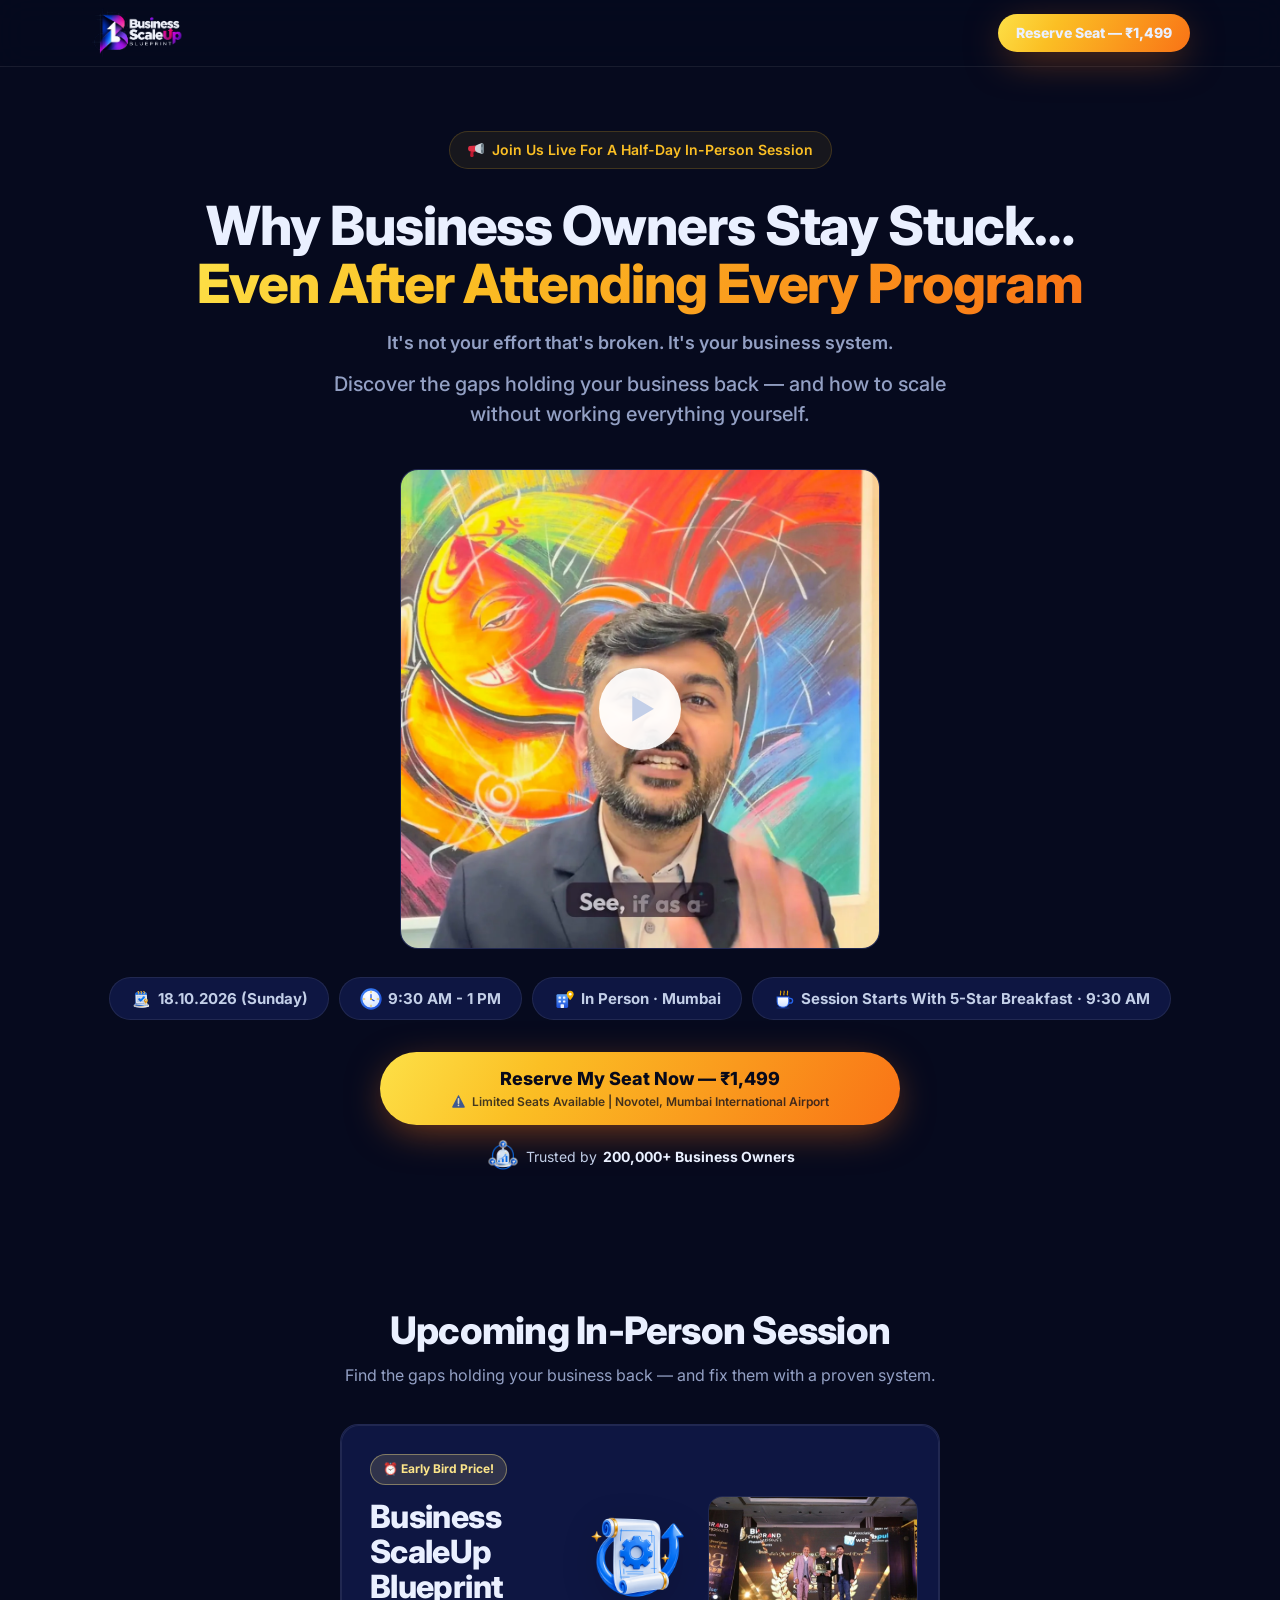
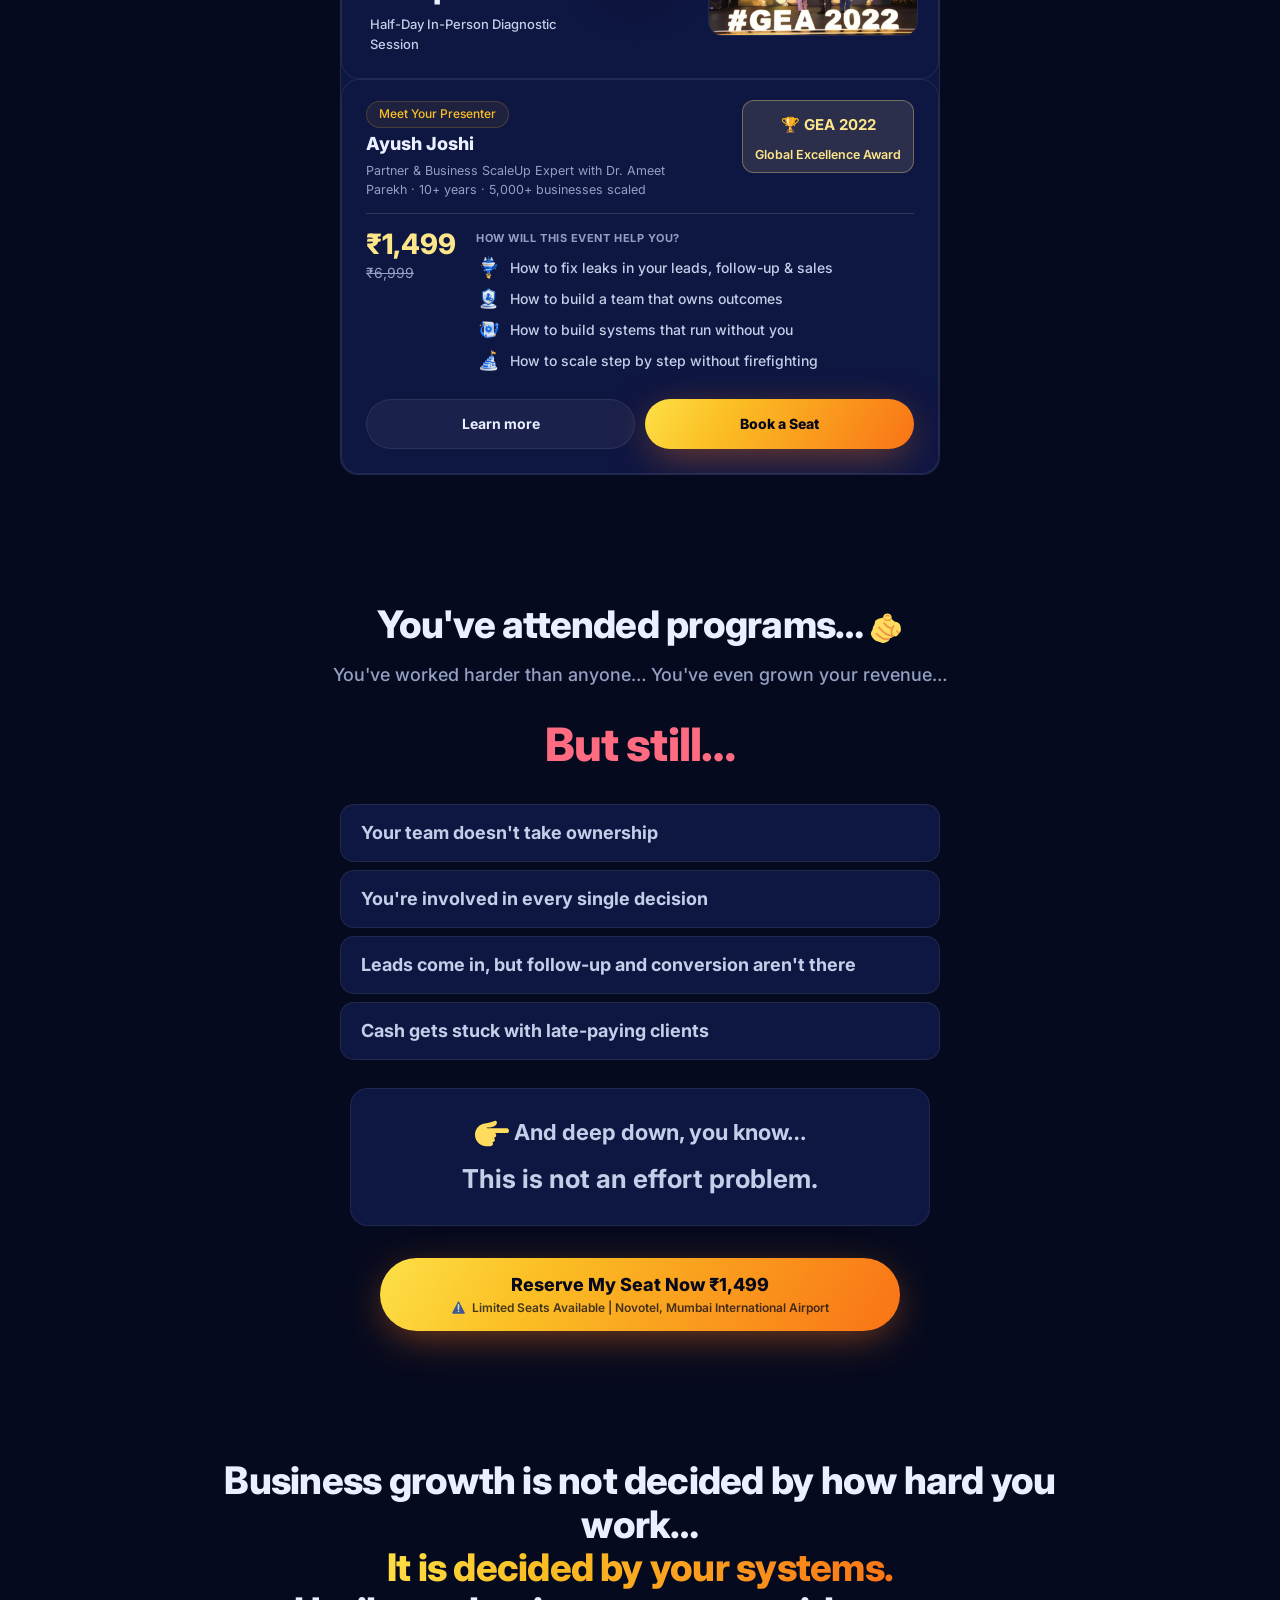
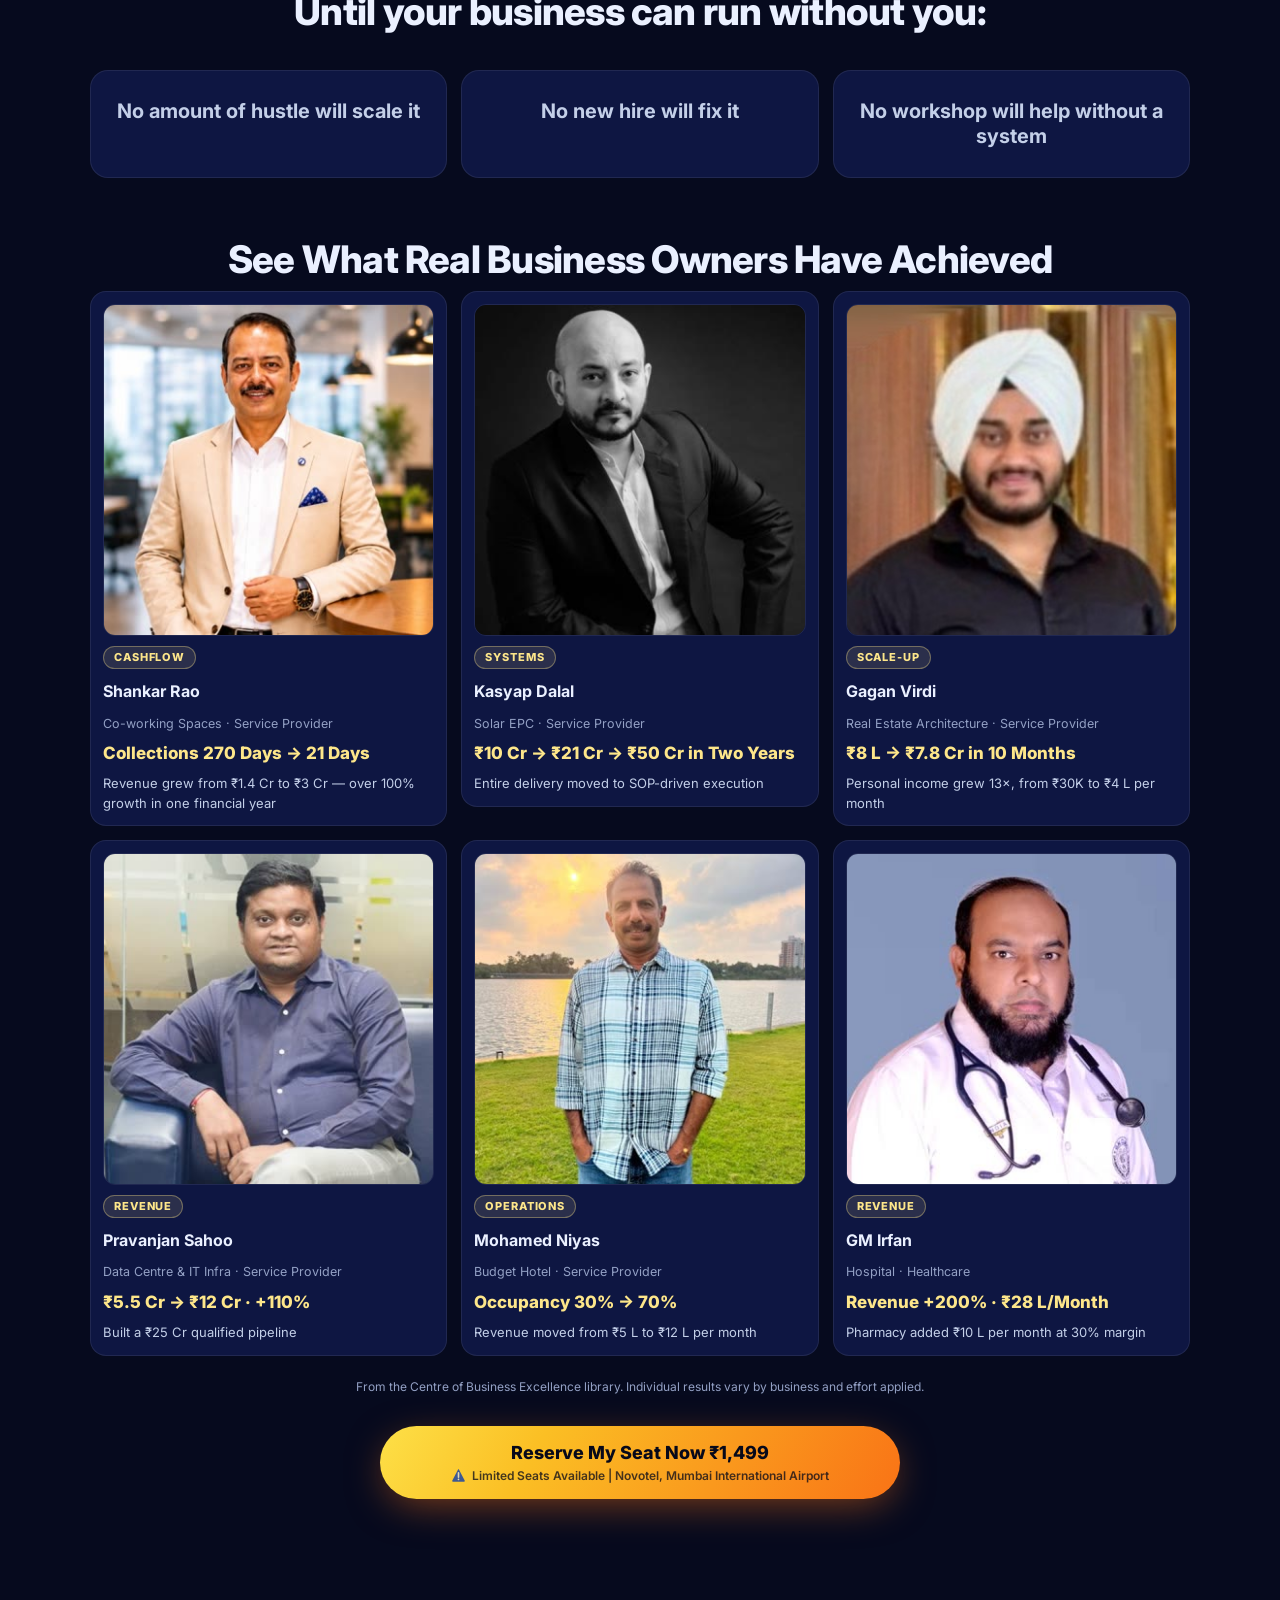
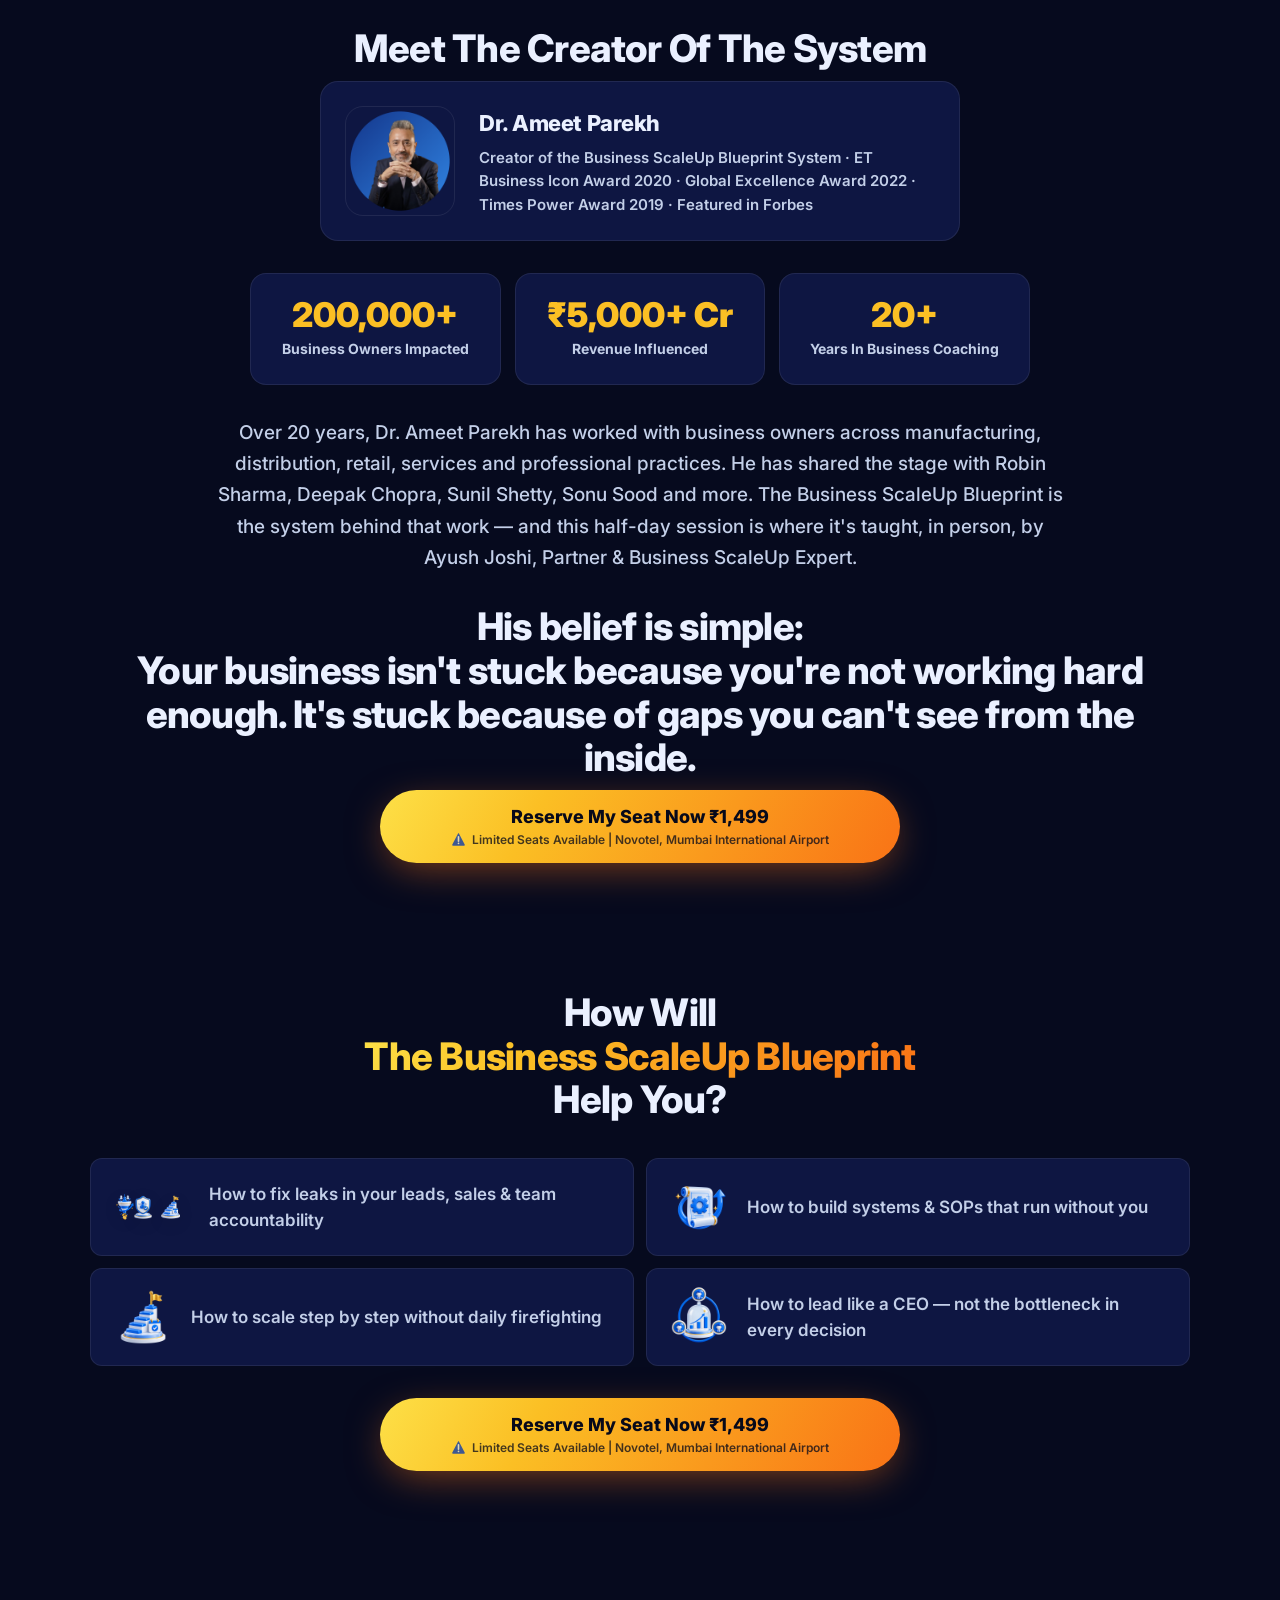
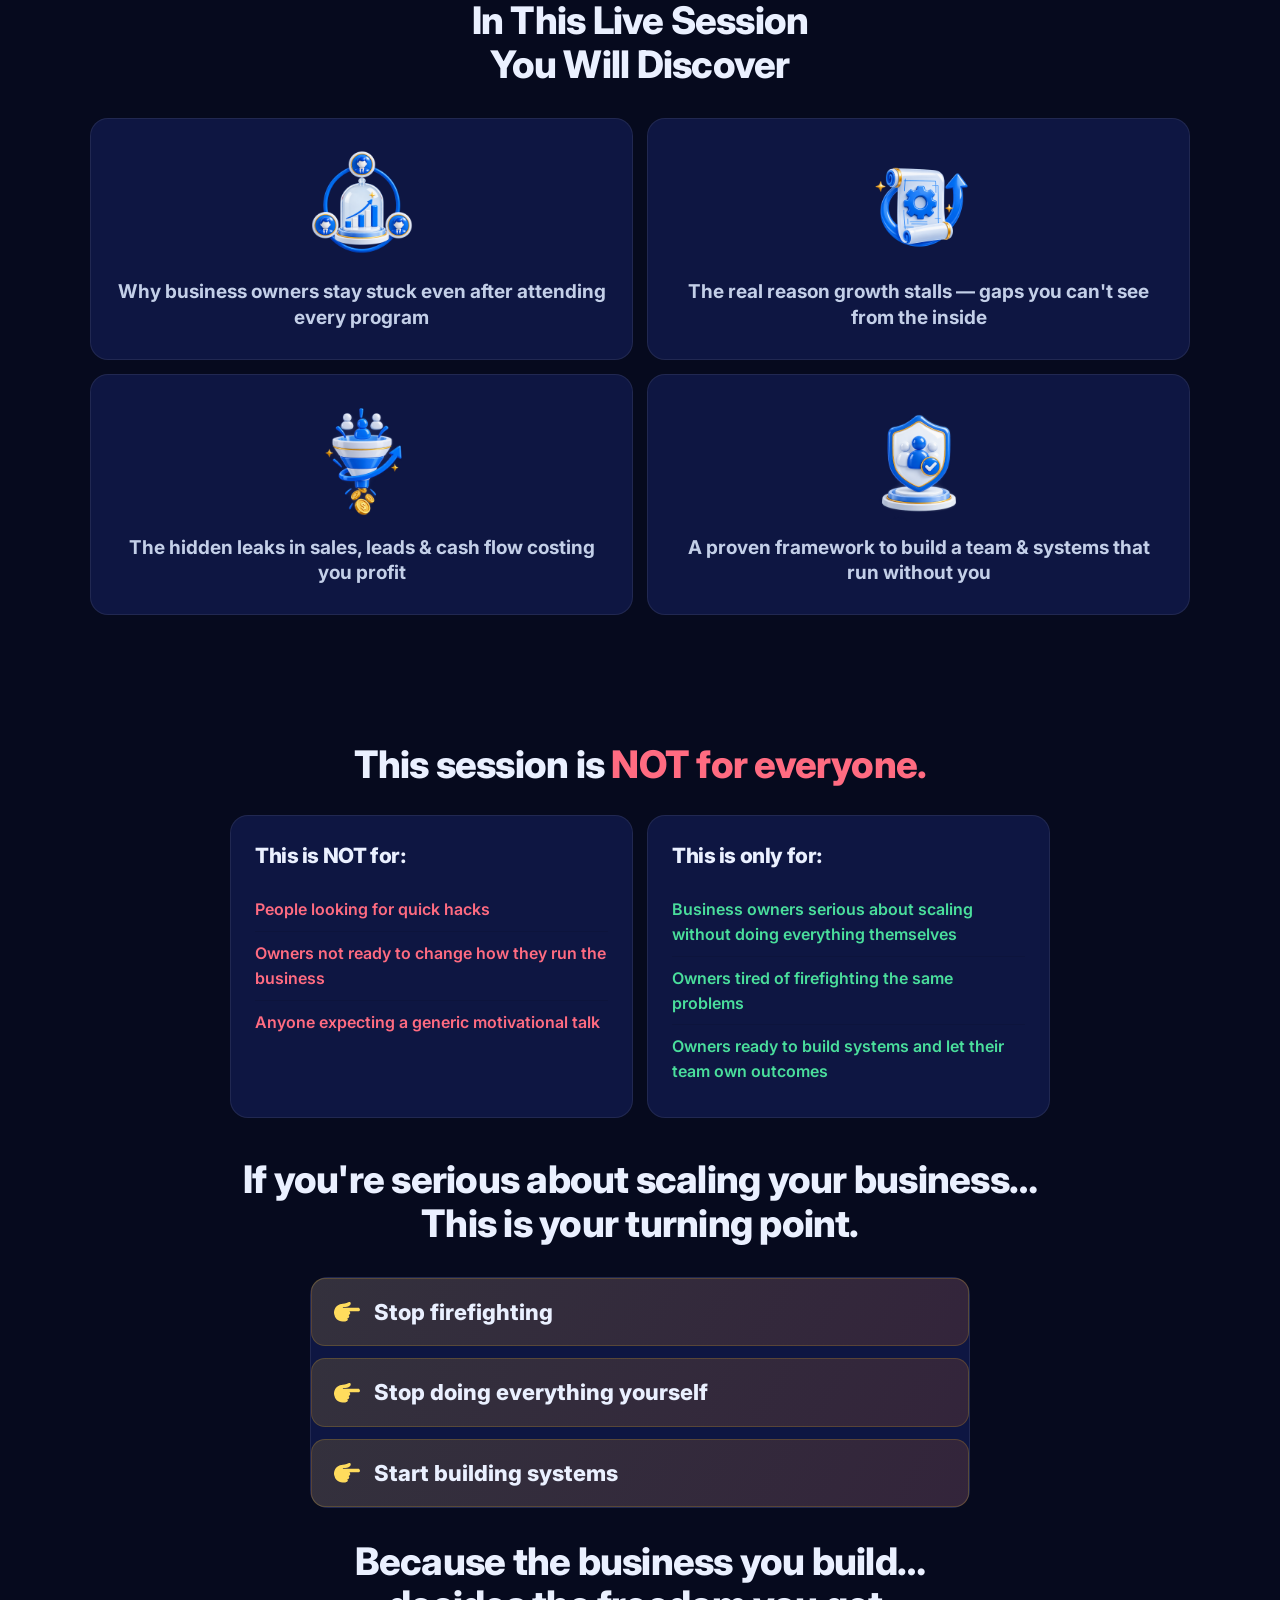
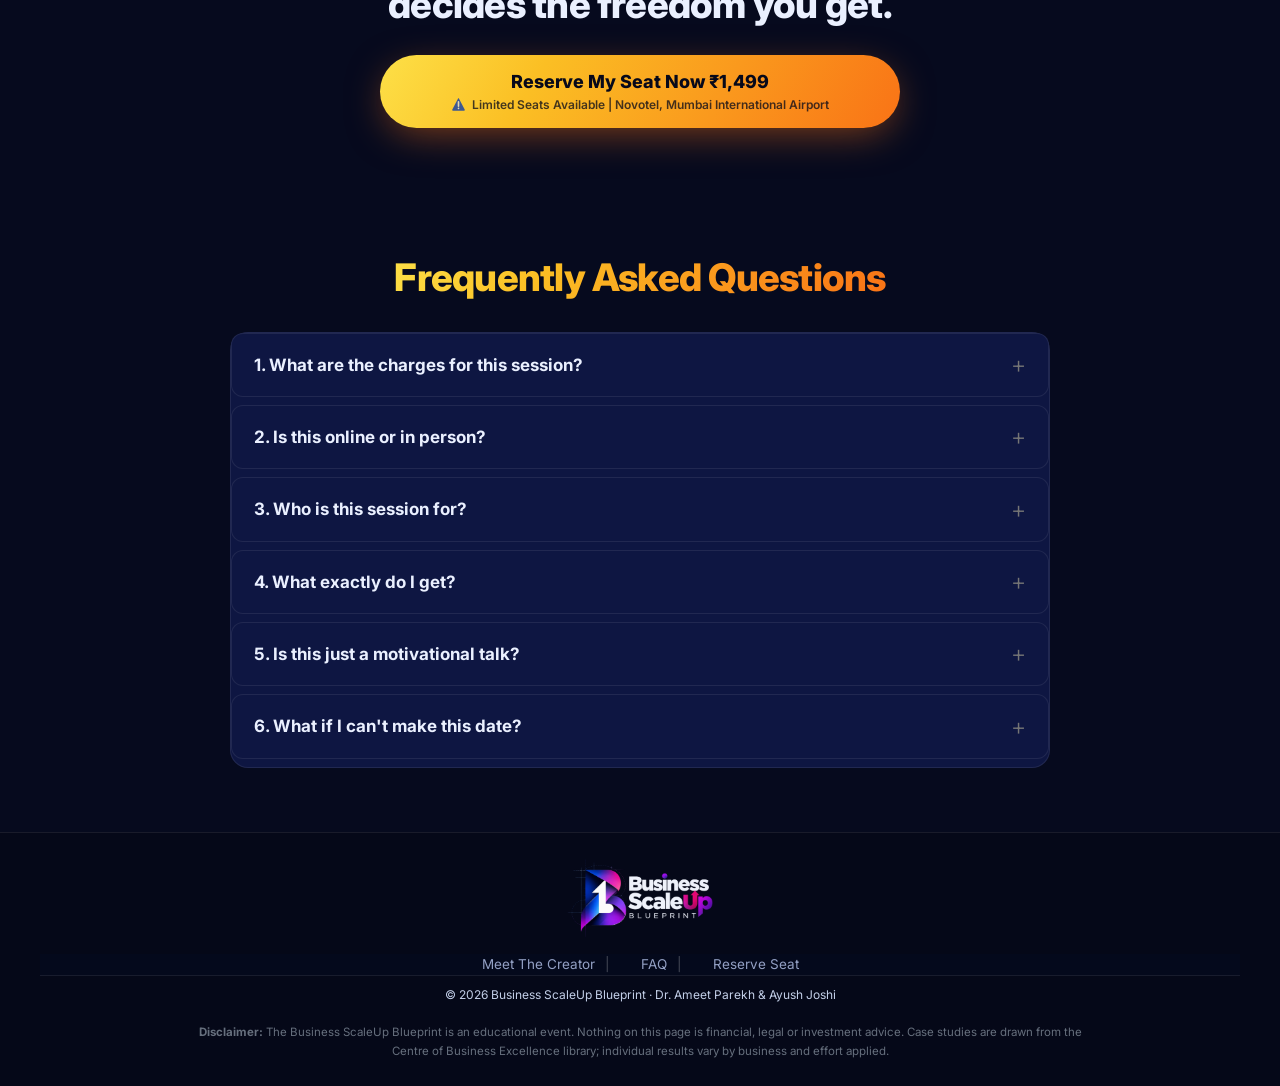
==== commit 77a703a1: "Workshop card label: How Will This Event Help You? Co-Authored-By: Claude Sonnet 5 <noreply@anthropi" ====
--- a/index.html
+++ b/index.html
@@ -79,7 +79,7 @@
                 <span class="wc-price-old">₹6,999</span>
               </div>
               <div class="wc-learn-col">
-                <p class="wc-learn-title">What you'll learn</p>
+                <p class="wc-learn-title">How Will This Event Help You?</p>
                 <ul class="wc-list">
                   <li><img src="assets/generated/leads-sales.png" alt="">How to fix leaks in your leads, follow-up &amp; sales</li>
                   <li><img src="assets/generated/team-shield.png" alt="">How to build a team that owns outcomes</li>
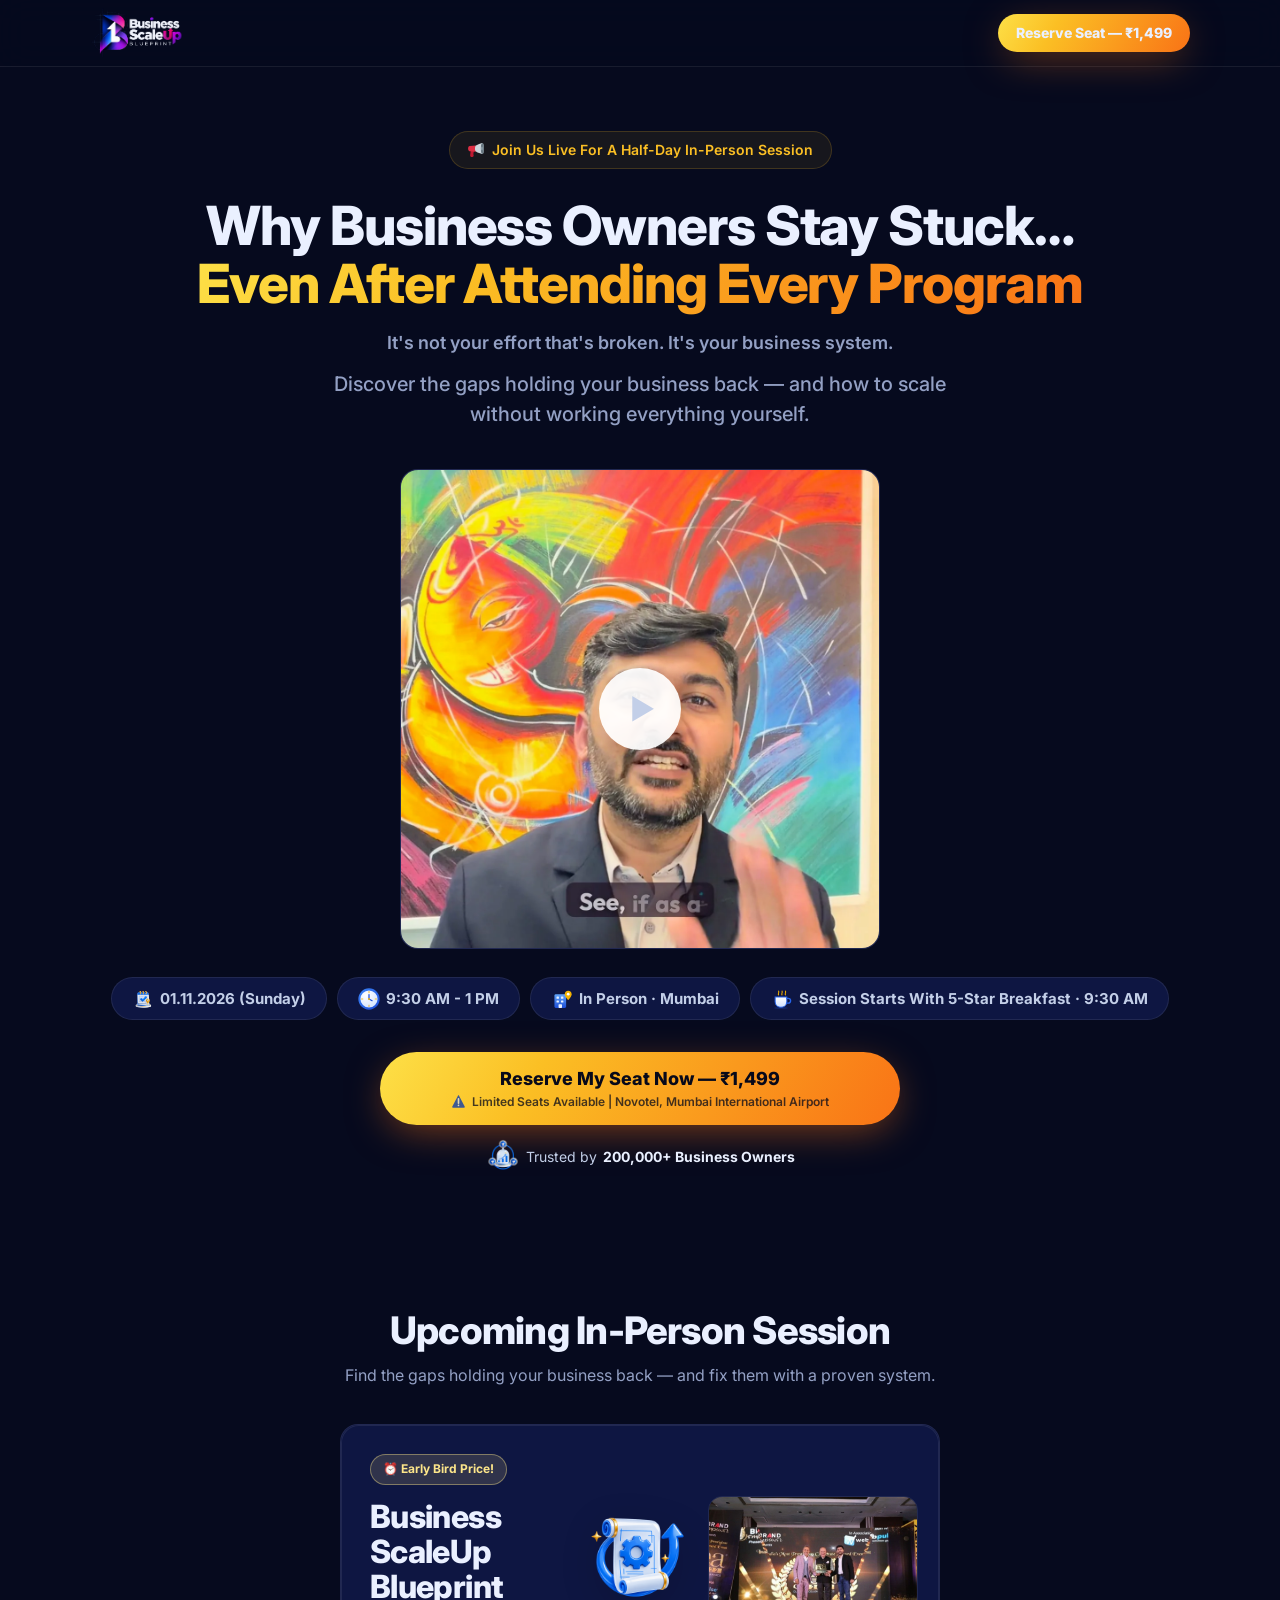
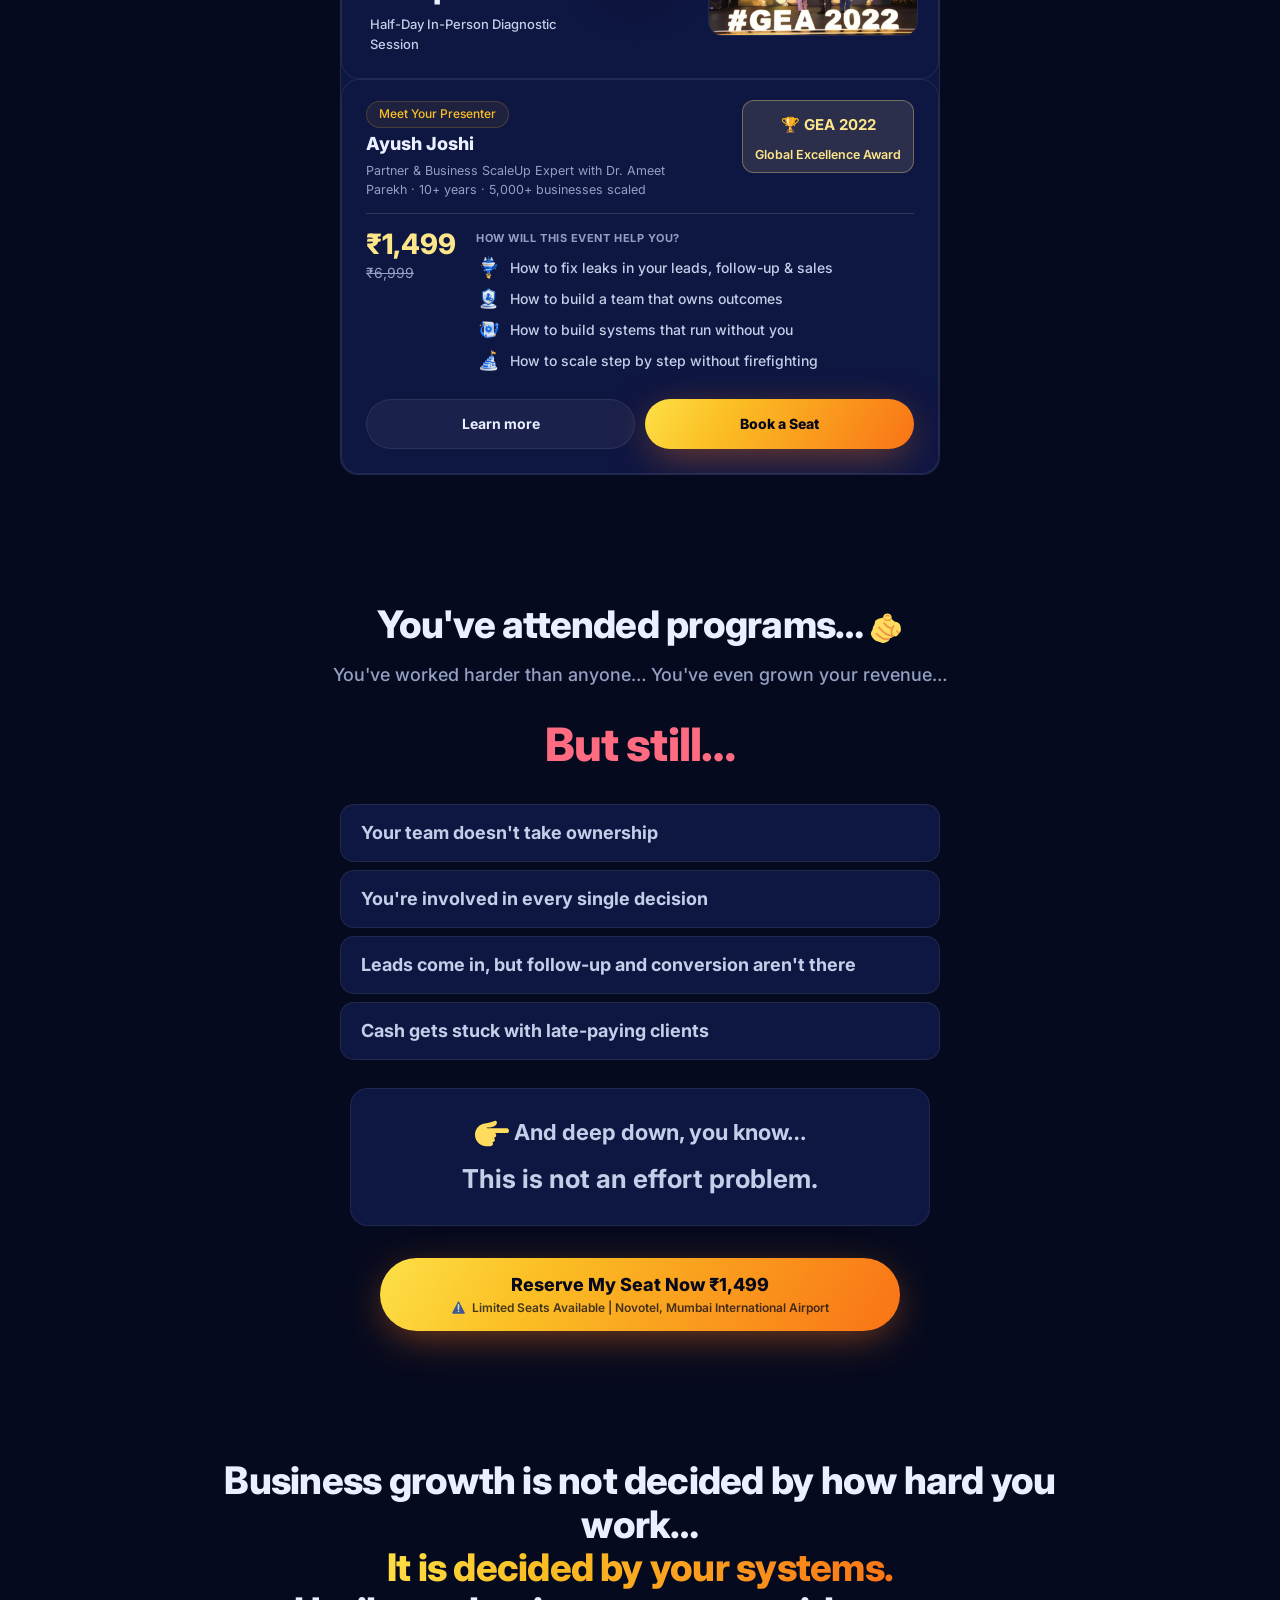
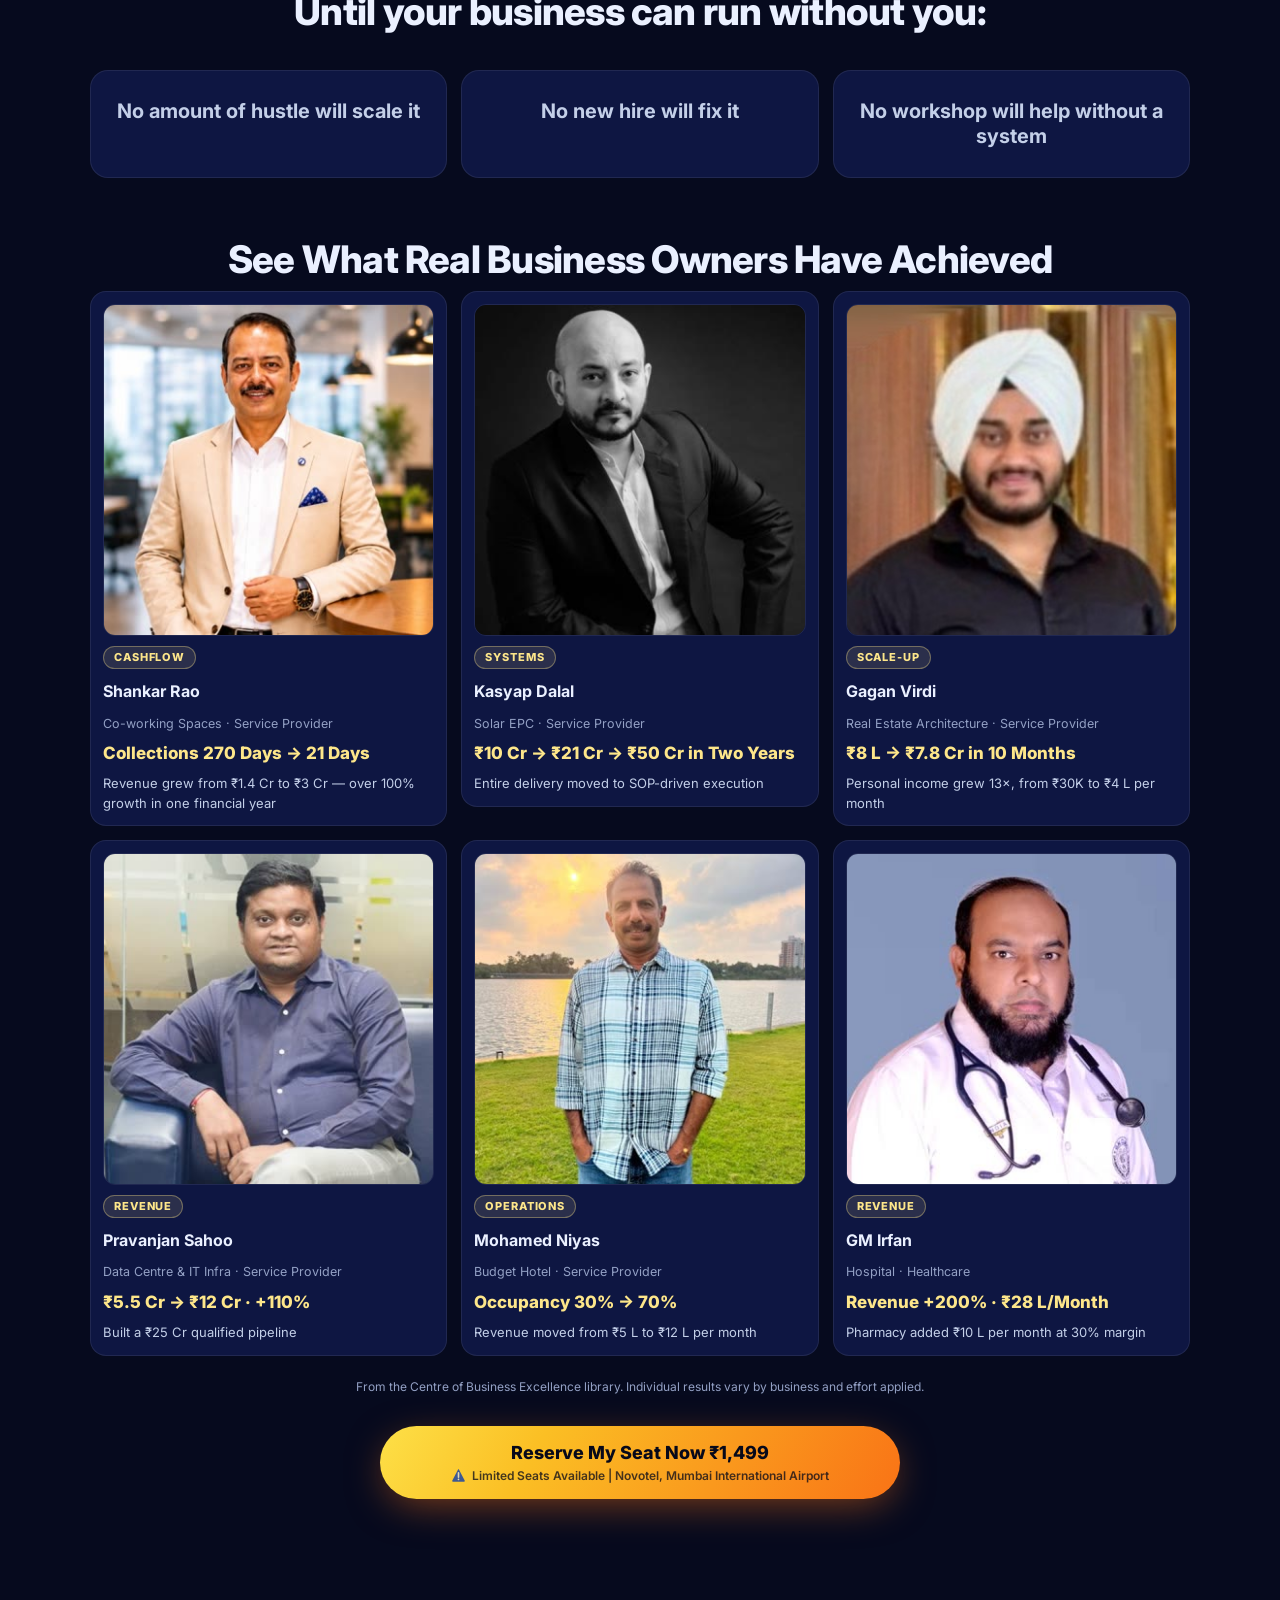
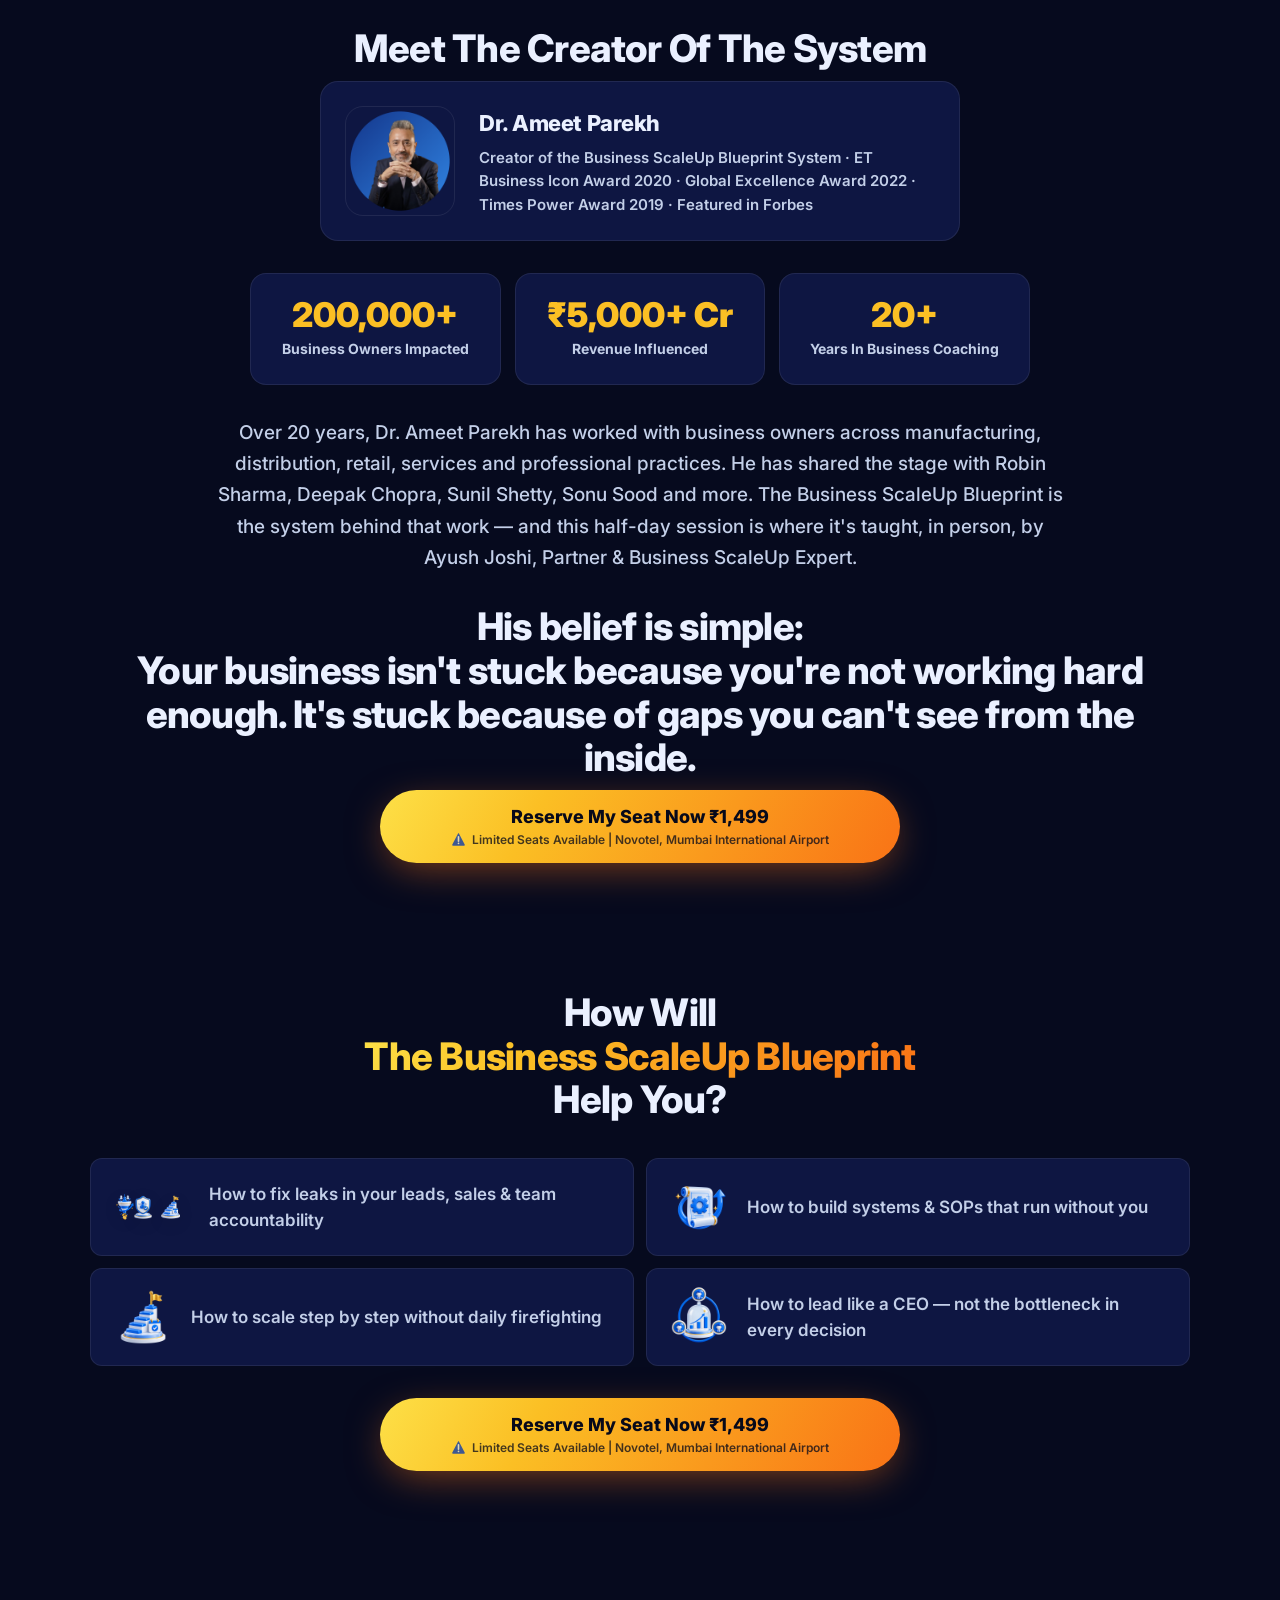
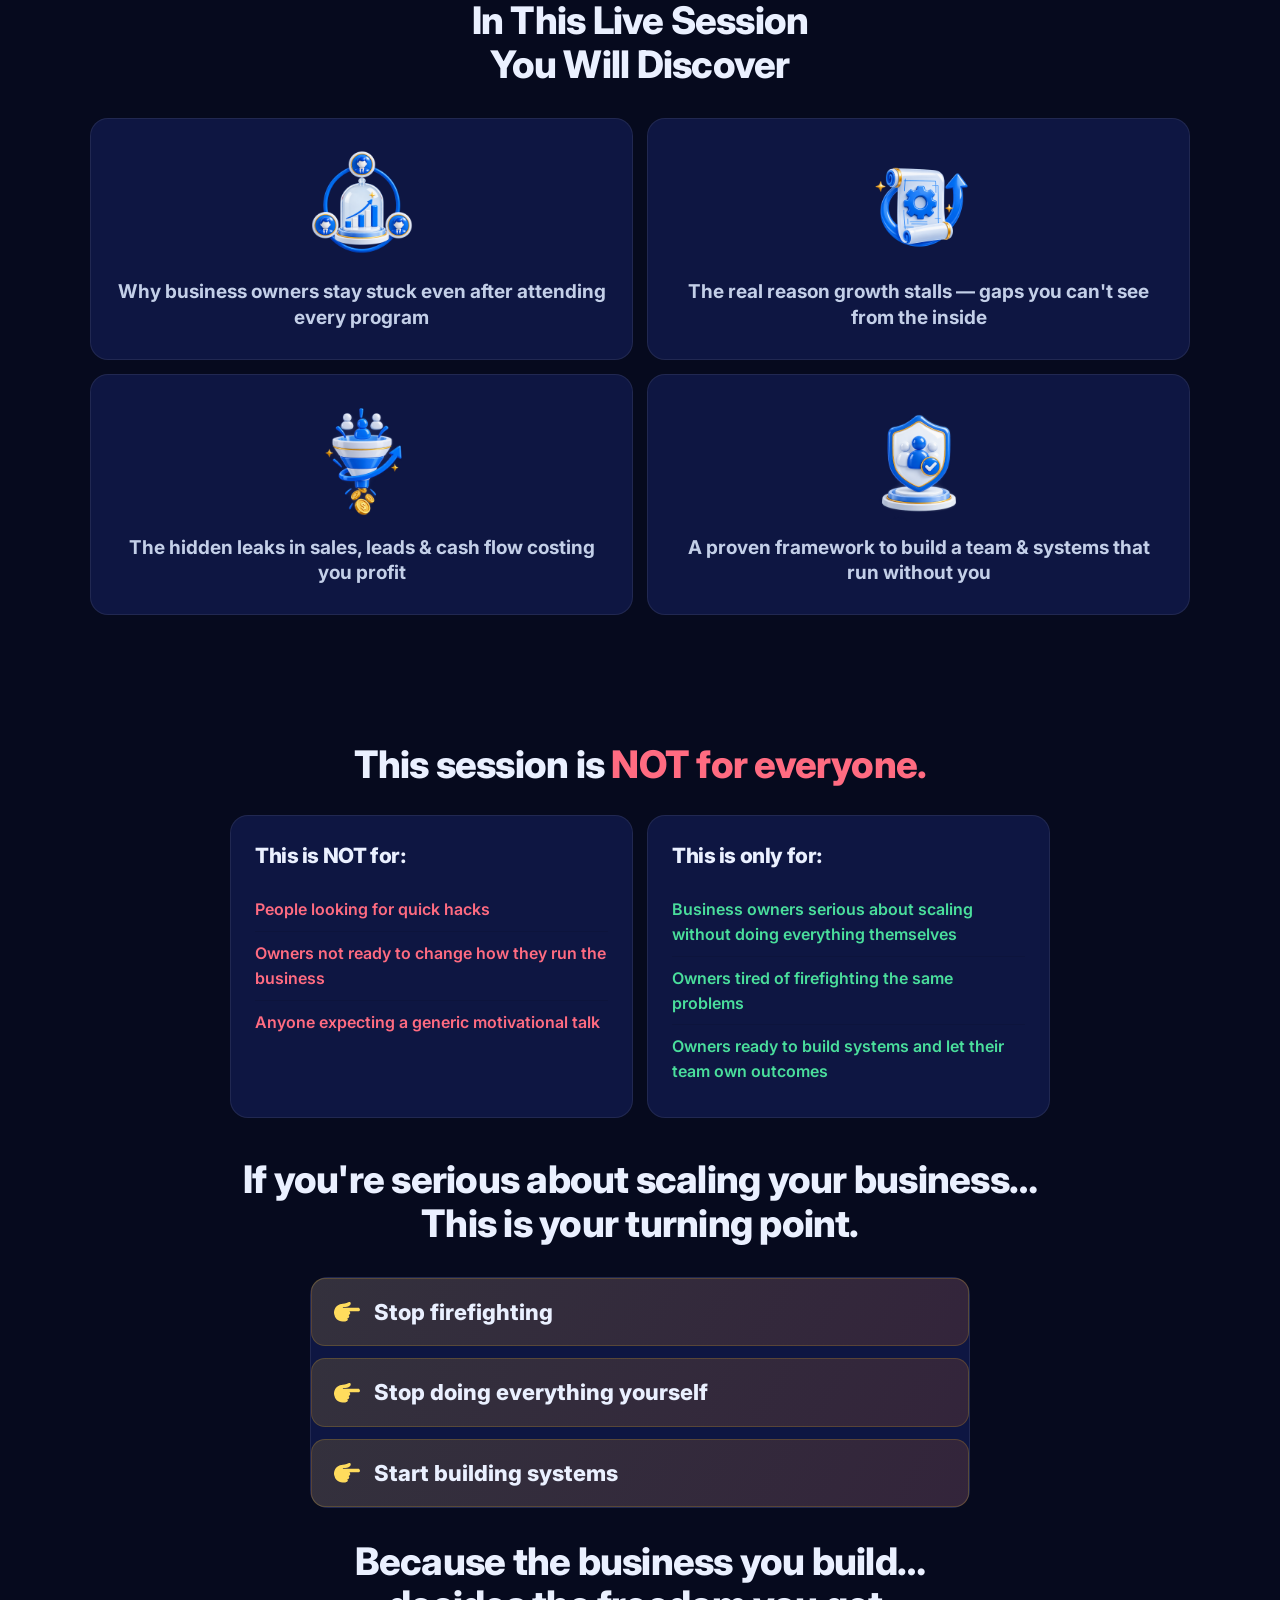
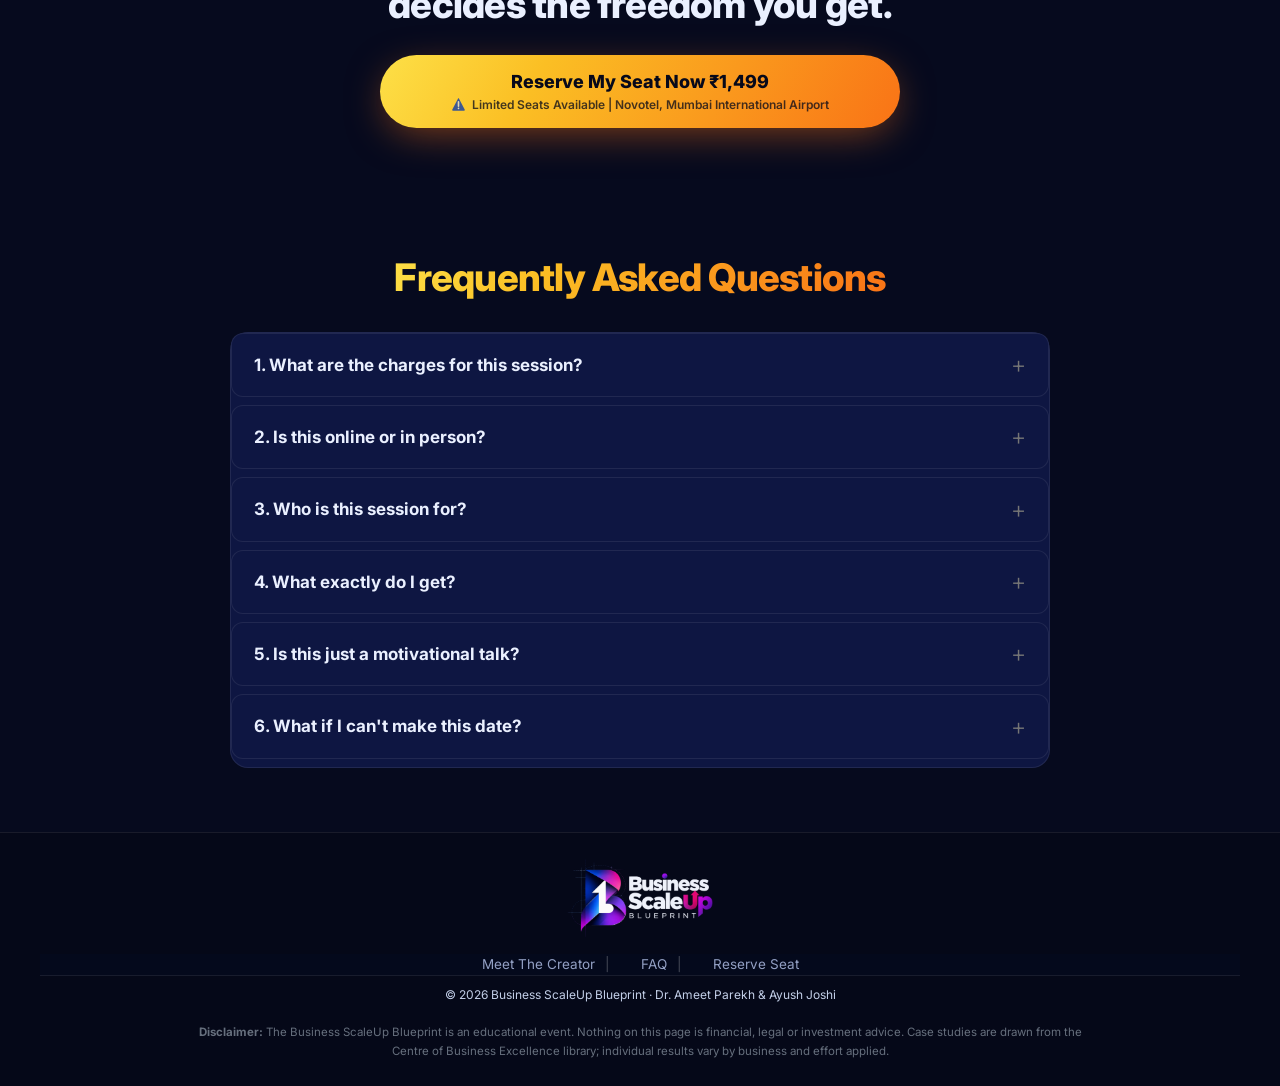
==== commit a9185381: "Move event date to 1 Nov 2026 (page copy, calendar links) Co-Authored-By: Claude Sonnet 5 <noreply@a" ====
--- a/index.html
+++ b/index.html
@@ -4,7 +4,7 @@
   <meta charset="utf-8">
   <meta name="viewport" content="width=device-width, initial-scale=1">
   <title>Business ScaleUp Blueprint — Mumbai | Reserve Your Seat</title>
-  <meta name="description" content="A half-day in-person diagnostic session in Mumbai on 18 Oct 2026 — find the gaps holding your business back and scale without working everything yourself.">
+  <meta name="description" content="A half-day in-person diagnostic session in Mumbai on 1 Nov 2026 — find the gaps holding your business back and scale without working everything yourself.">
   <link rel="icon" href="assets/favicon.png">
   <link rel="preload" href="assets/vsl-poster.webp" as="image" fetchpriority="high">
   <link rel="stylesheet" href="css/style.css">
@@ -33,7 +33,7 @@
           <span class="play">▶</span>
         </button>
         <div class="event-pills">
-          <span><img src="assets/generated/session-calendar.png" alt=""><span>18.10.2026 (Sunday)</span></span>
+          <span><img src="assets/generated/session-calendar.png" alt=""><span>01.11.2026 (Sunday)</span></span>
           <span><img src="assets/generated/session-clock.svg" alt=""><span>9:30 AM - 1 PM</span></span>
           <span><img src="assets/generated/venue.svg" alt=""><span>In Person · Mumbai</span></span>
           <span><img src="assets/generated/breakfast.svg" alt=""><span>Session Starts With 5-Star Breakfast · 9:30 AM</span></span>
@@ -228,7 +228,7 @@
         <h2 class="section-title"><span class="text-blue">Frequently Asked Questions</span></h2>
         <div class="accordion">
           <details><summary>1. What are the charges for this session?</summary><p>The early bird price is ₹1,499 for one seat. A two-seat option (you and your partner) is available at ₹1,999.</p></details>
-          <details><summary>2. Is this online or in person?</summary><p>Fully in person, at the Novotel, Mumbai International Airport, Mumbai, on one date — 18th October 2026.<br><br>The session starts at 9:30 AM with a 5-Star Breakfast Meet &amp; Greet, followed by the main diagnostic, and ends at 1:00 PM. It's not a webinar, and there's no recording sold afterward.</p></details>
+          <details><summary>2. Is this online or in person?</summary><p>Fully in person, at the Novotel, Mumbai International Airport, Mumbai, on one date — 1st November 2026.<br><br>The session starts at 9:30 AM with a 5-Star Breakfast Meet &amp; Greet, followed by the main diagnostic, and ends at 1:00 PM. It's not a webinar, and there's no recording sold afterward.</p></details>
           <details><summary>3. Who is this session for?</summary><p>This is perfect for:<br><br>✔️ Owner-run businesses of any nature or industry looking to scale and grow fast<br>✔️ Owners whose team doesn't take ownership and who are involved in every decision<br>✔️ Owners facing weak lead conversion, late payments or shrinking profits</p></details>
           <details><summary>4. What exactly do I get?</summary><p>A half day in the room, live and practical — covering sales, team, money, systems and marketing — plus direct access to the team to ask your own questions, and a written priority roadmap to take home.</p></details>
           <details><summary>5. Is this just a motivational talk?</summary><p>No.<br><br>Everything in this session comes from what real business owners told us was actually broken — not generic advice — backed by verified case studies from the Centre of Business Excellence library.</p></details>
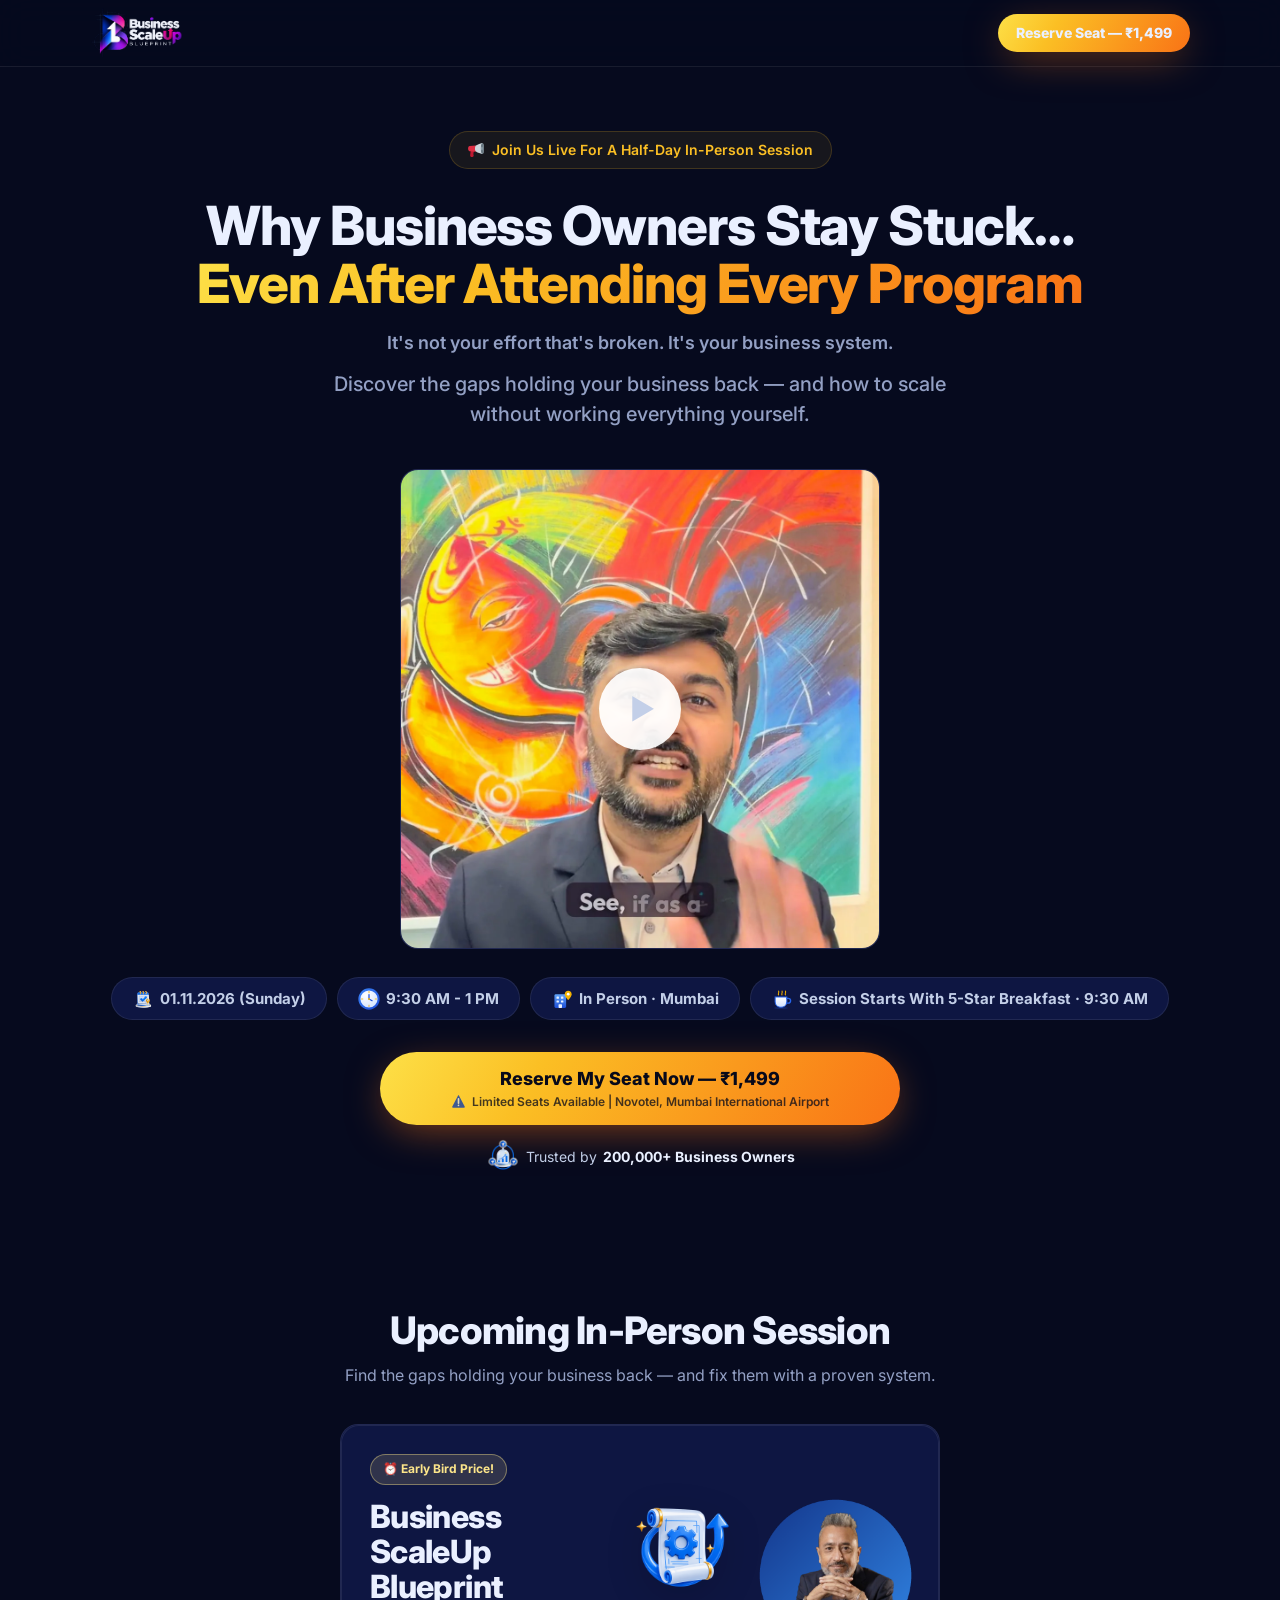
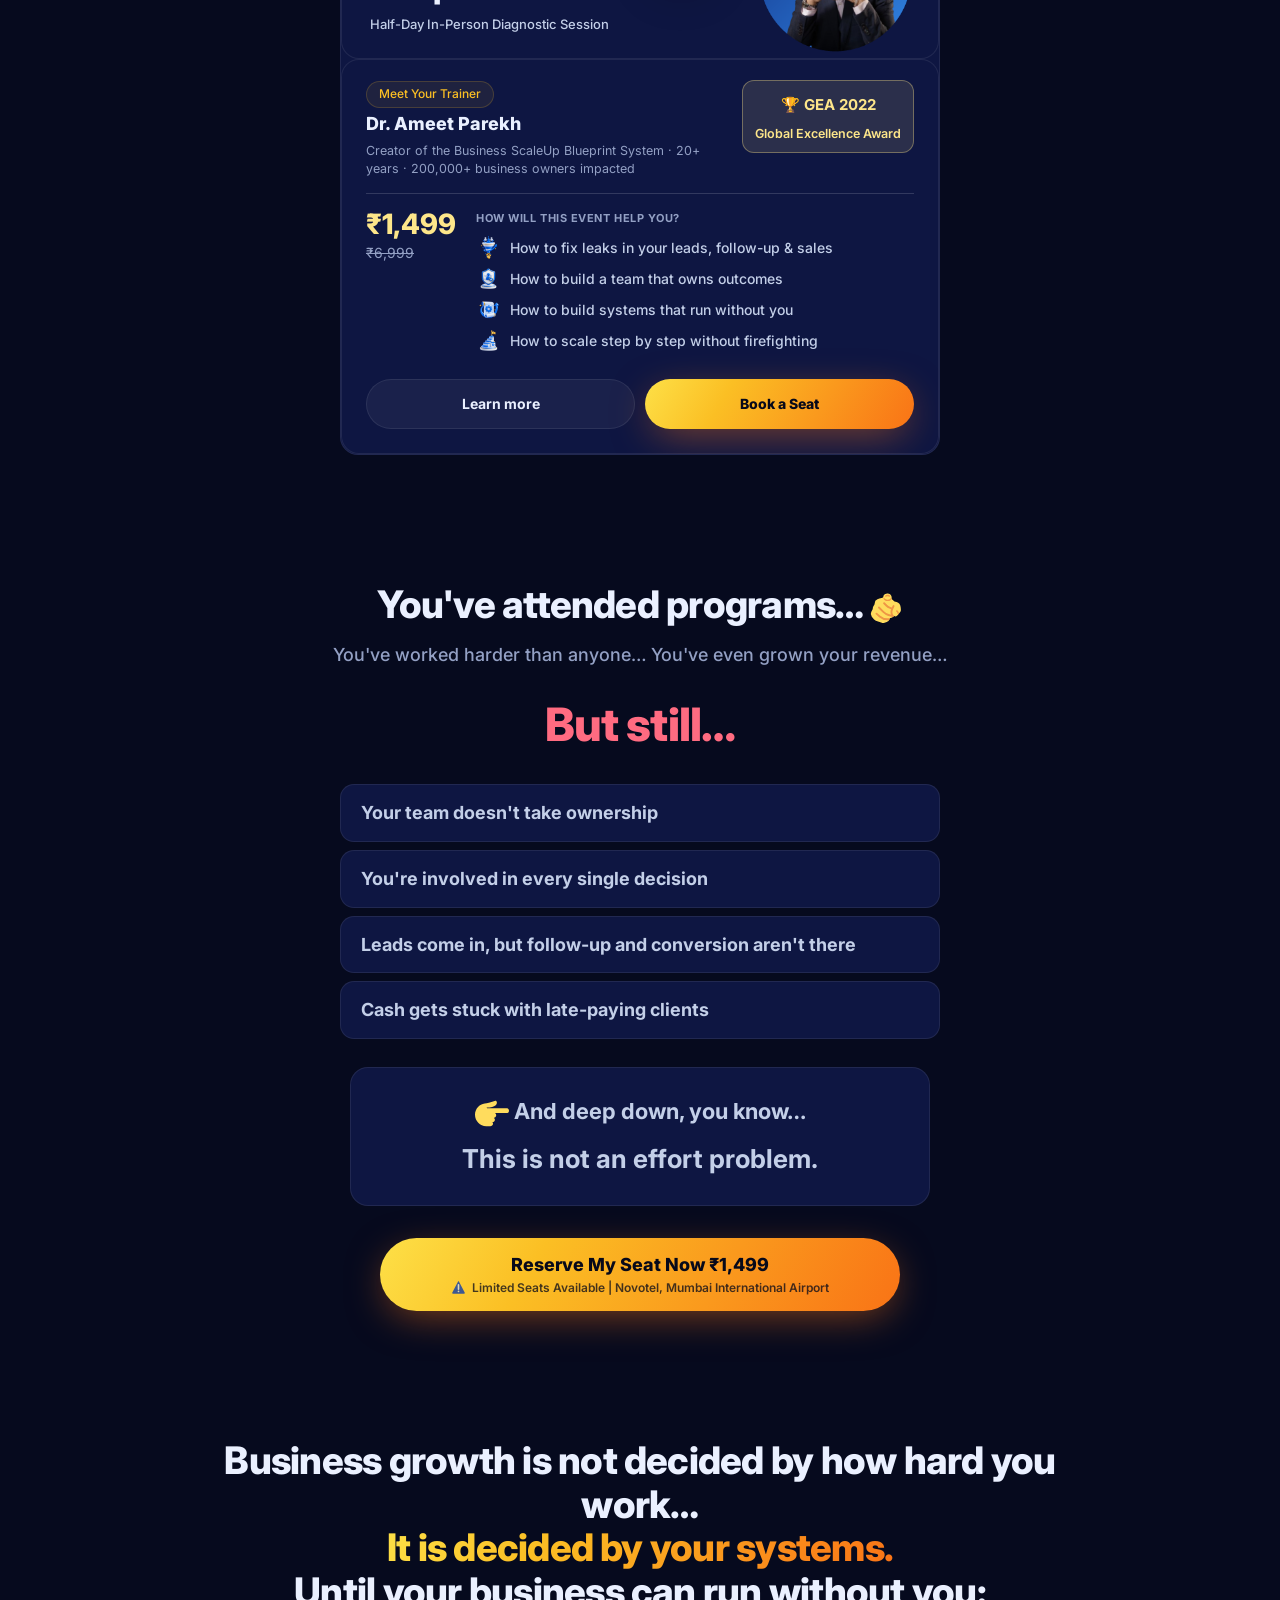
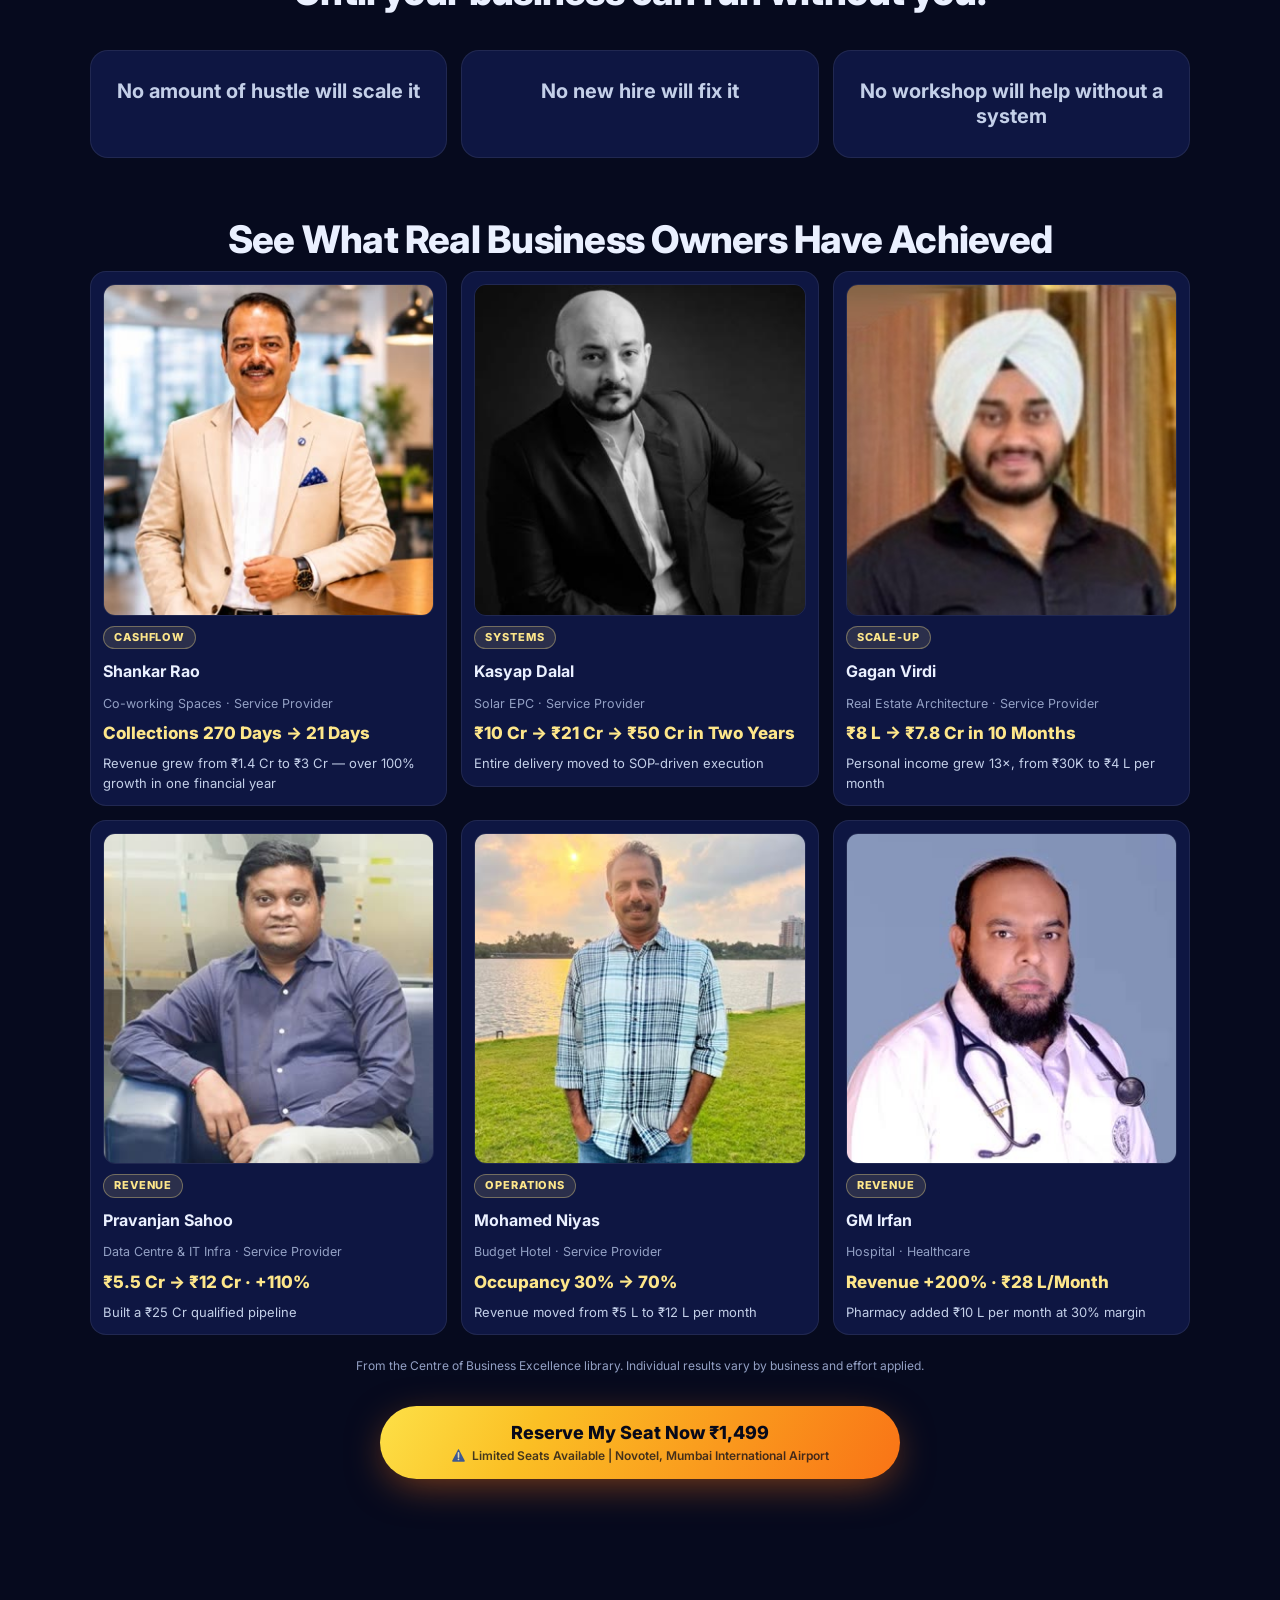
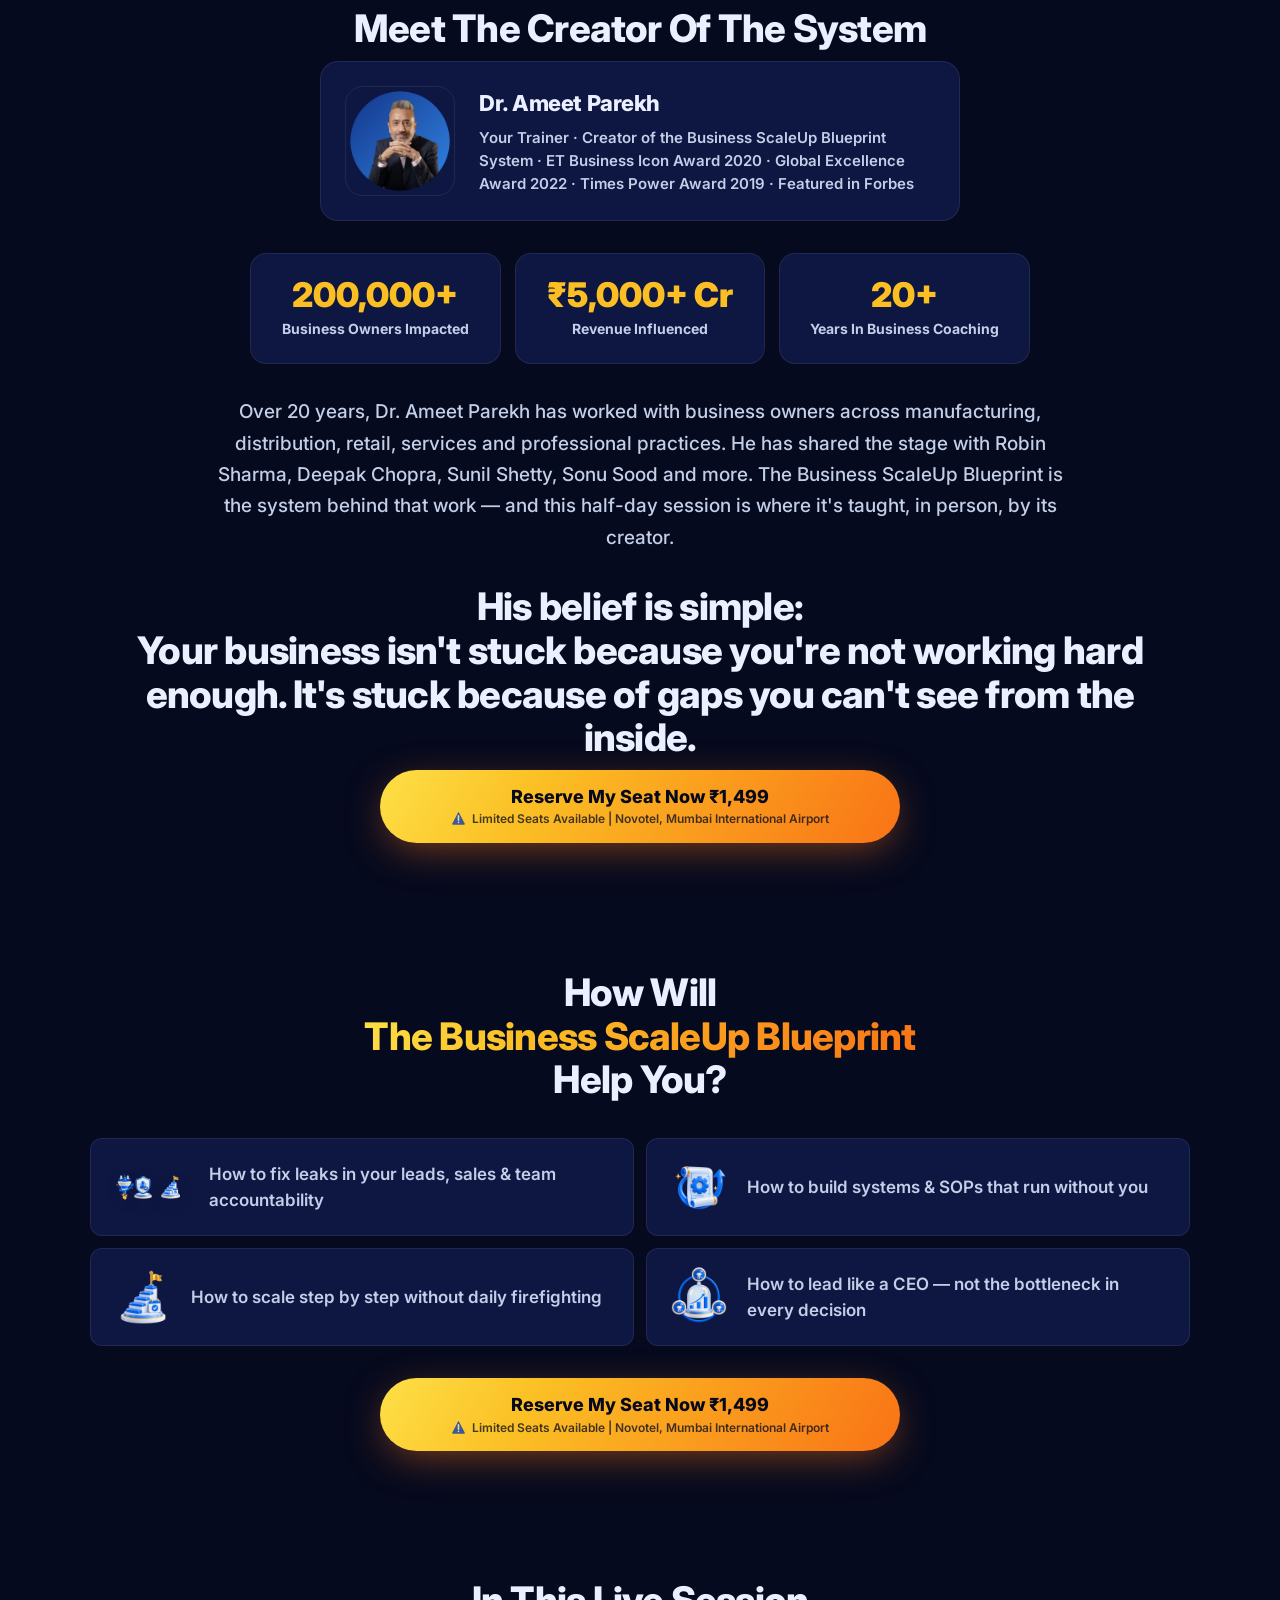
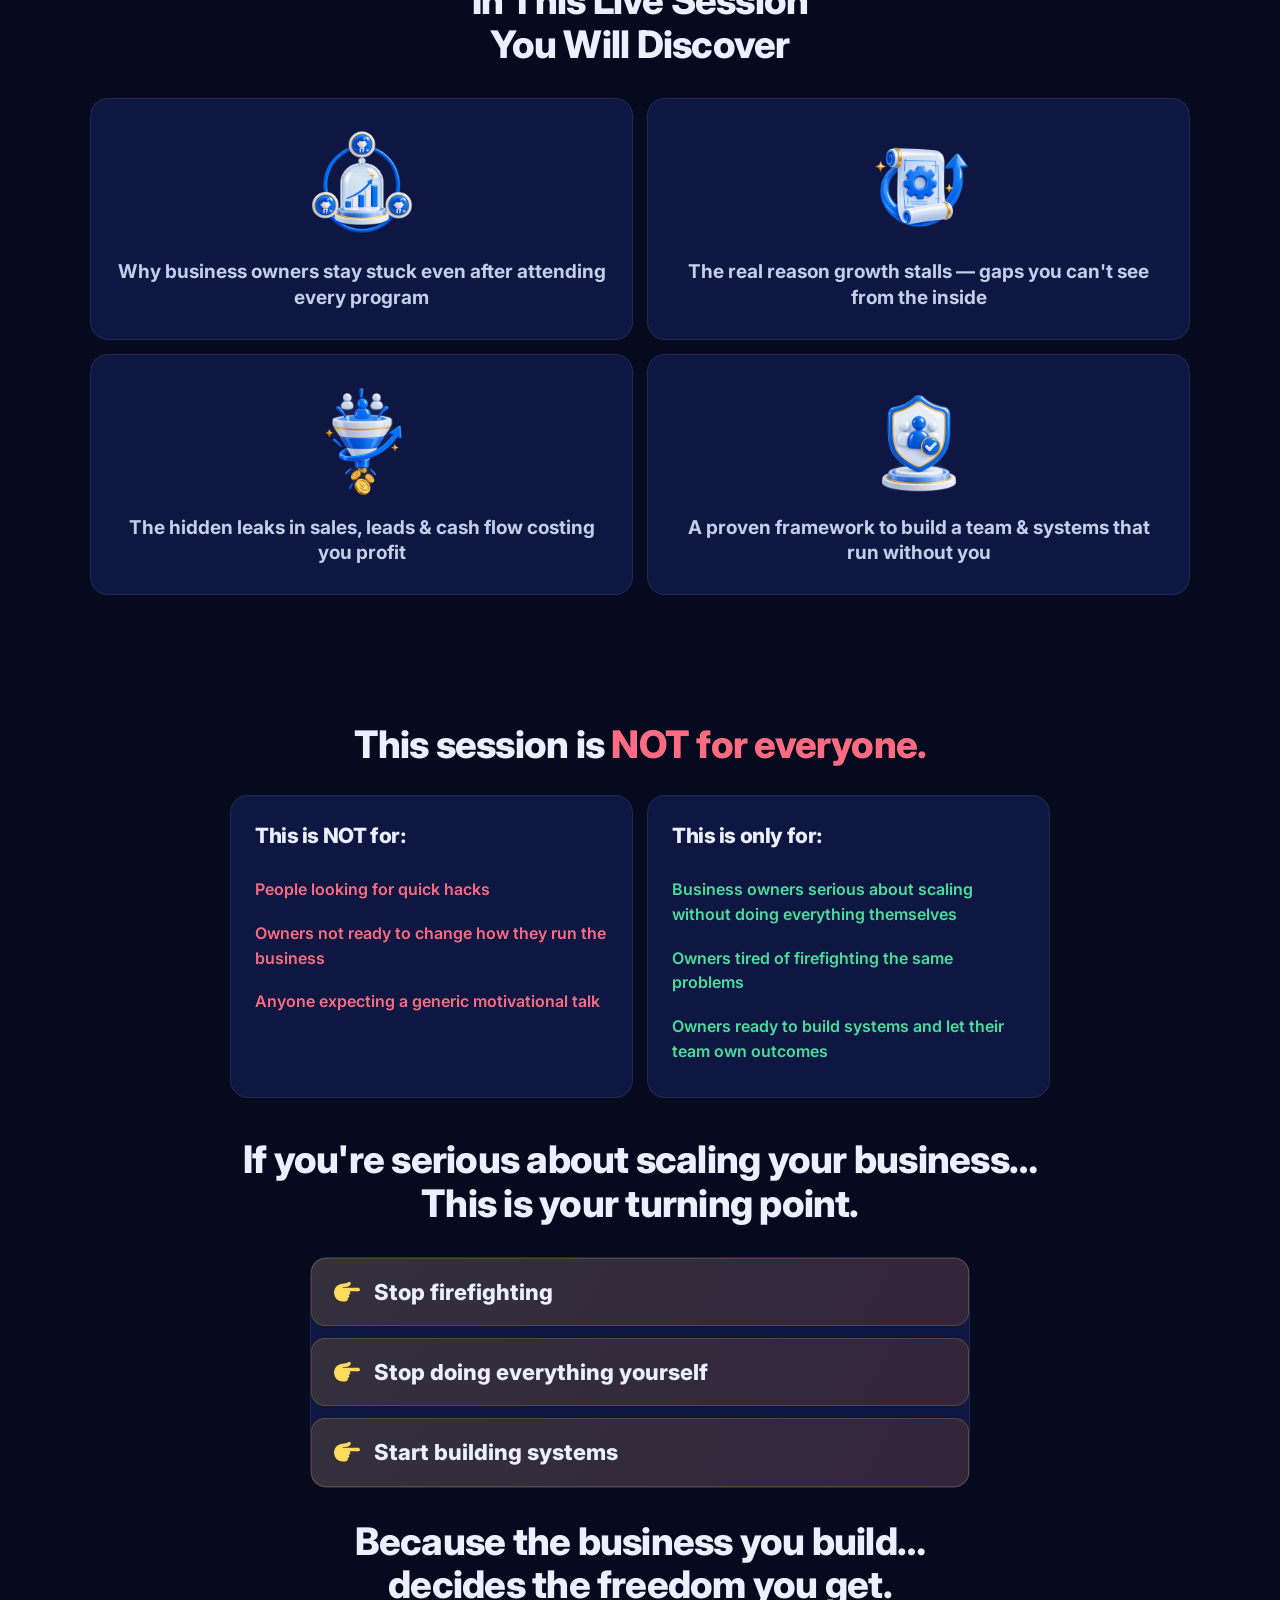
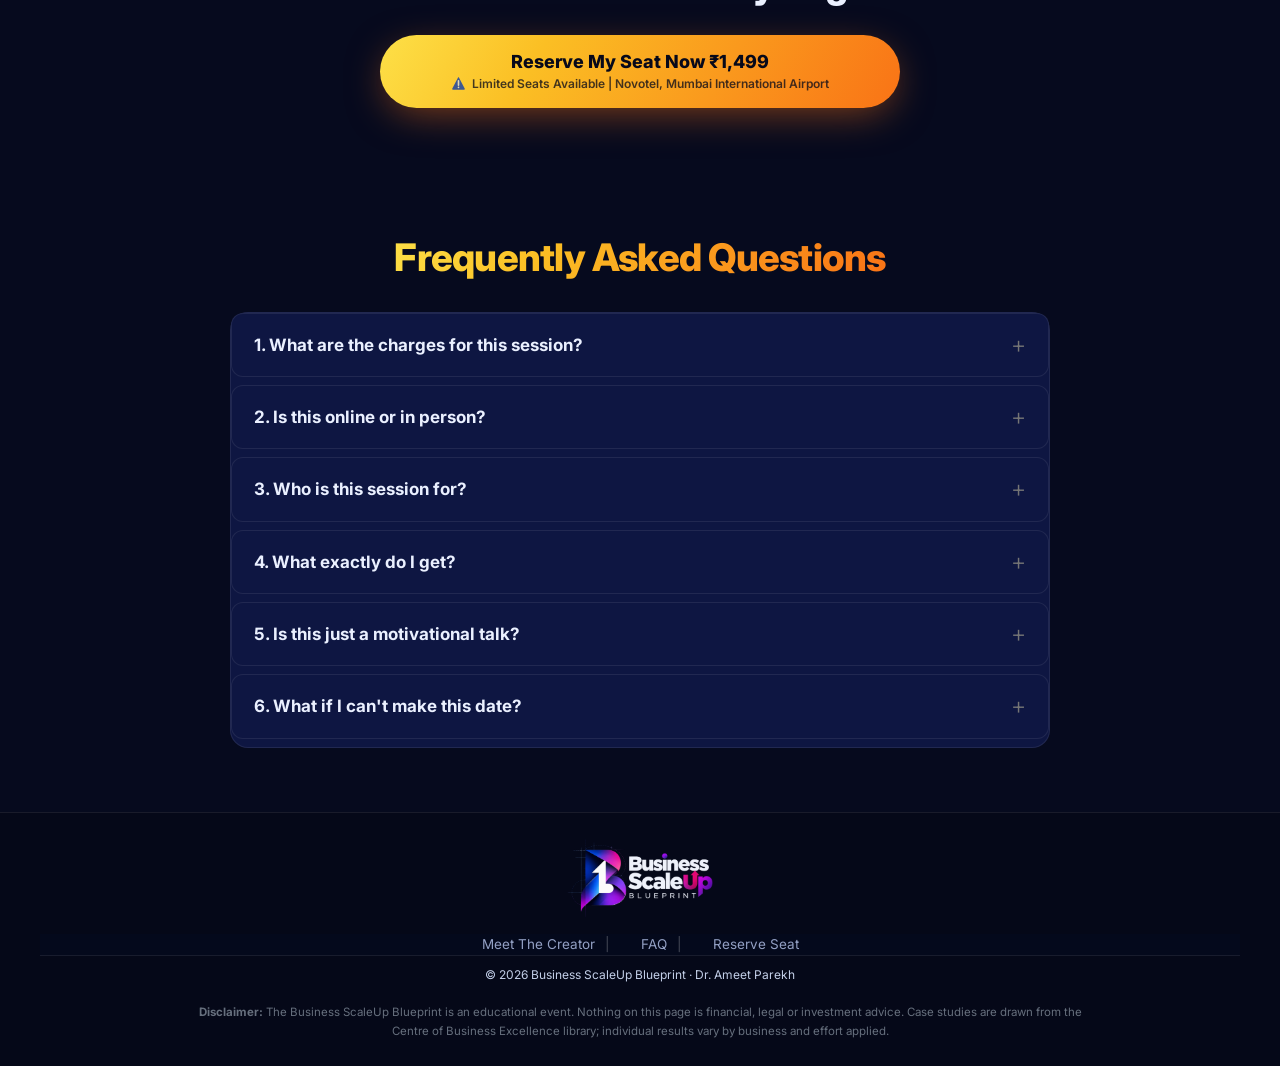
==== commit 5c8a57bb: "Trainer is Dr. Ameet Parekh: presenter card, creator section, footers Co-Authored-By: Claude Sonnet " ====
--- a/index.html
+++ b/index.html
@@ -58,14 +58,14 @@
               <p>Half-Day In-Person Diagnostic Session</p>
             </div>
             <img class="wc-system-art" src="assets/generated/blueprint-system.png" alt="">
-            <img class="wc-coach-img presenter-photo" src="assets/presenter.jpg" alt="Ayush Joshi receiving the Global Excellence Award 2022">
+            <img class="wc-coach-img" src="assets/coach.png" alt="Dr. Ameet Parekh">
           </div>
           <div class="wc-body">
             <div class="wc-mentor-row">
               <div>
-                <span class="wc-label">Meet Your Presenter</span>
-                <p class="wc-name">Ayush Joshi</p>
-                <p class="wc-cred">Partner &amp; Business ScaleUp Expert with Dr. Ameet Parekh · 10+ years · 5,000+ businesses scaled</p>
+                <span class="wc-label">Meet Your Trainer</span>
+                <p class="wc-name">Dr. Ameet Parekh</p>
+                <p class="wc-cred">Creator of the Business ScaleUp Blueprint System · 20+ years · 200,000+ business owners impacted</p>
               </div>
               <a class="wc-rating" href="#coach">
                 <span class="wc-stars">🏆 GEA 2022</span>
@@ -145,7 +145,7 @@
           <img class="coach-photo" src="assets/coach.png" alt="Dr. Ameet Parekh" loading="lazy" width="1024" height="1024">
           <div class="coach-info">
             <h3>Dr. Ameet Parekh</h3>
-            <p class="coach-cert">Creator of the Business ScaleUp Blueprint System · ET Business Icon Award 2020 · Global Excellence Award 2022 · Times Power Award 2019 · Featured in Forbes</p>
+            <p class="coach-cert">Your Trainer · Creator of the Business ScaleUp Blueprint System · ET Business Icon Award 2020 · Global Excellence Award 2022 · Times Power Award 2019 · Featured in Forbes</p>
           </div>
         </div>
         <div class="stats-row">
@@ -153,7 +153,7 @@
           <div class="stat-card"><strong>₹5,000+ Cr</strong><span>Revenue Influenced</span></div>
           <div class="stat-card"><strong>20+</strong><span>Years In Business Coaching</span></div>
         </div>
-        <p class="coach-bio">Over 20 years, Dr. Ameet Parekh has worked with business owners across manufacturing, distribution, retail, services and professional practices. He has shared the stage with Robin Sharma, Deepak Chopra, Sunil Shetty, Sonu Sood and more. The Business ScaleUp Blueprint is the system behind that work — and this half-day session is where it's taught, in person, by Ayush Joshi, Partner &amp; Business ScaleUp Expert.</p>
+        <p class="coach-bio">Over 20 years, Dr. Ameet Parekh has worked with business owners across manufacturing, distribution, retail, services and professional practices. He has shared the stage with Robin Sharma, Deepak Chopra, Sunil Shetty, Sonu Sood and more. The Business ScaleUp Blueprint is the system behind that work — and this half-day session is where it's taught, in person, by its creator.</p>
         <h2 class="section-title">His belief is simple:<br>Your business isn't stuck because you're not working hard enough. It's stuck because of gaps you can't see from the inside.</h2>
         <a class="cta-dark cta-block" href="#reserve" data-lead-trigger>Reserve My Seat Now ₹1,499 <small><img src="assets/warning.svg" alt=""> Limited Seats Available | Novotel, Mumbai International Airport</small></a>
       </div>
@@ -246,7 +246,7 @@
       <a href="#faq">FAQ</a>
       <a href="#reserve" data-lead-trigger>Reserve Seat</a>
     </nav>
-    <p>© 2026 Business ScaleUp Blueprint · Dr. Ameet Parekh &amp; Ayush Joshi</p>
+    <p>© 2026 Business ScaleUp Blueprint · Dr. Ameet Parekh</p>
   <div style="max-width:960px;margin:18px auto 0;padding:0 20px;font-size:11.5px;line-height:1.7;color:#666f7d;text-align:center"><b>Disclaimer:</b> The Business ScaleUp Blueprint is an educational event. Nothing on this page is financial, legal or investment advice. Case studies are drawn from the Centre of Business Excellence library; individual results vary by business and effort applied.</div></footer>
 
   <div class="modal" hidden>
--- a/css/theme.css
+++ b/css/theme.css
@@ -258,12 +258,8 @@
 }
 .wc-rating .wc-exc{display:block;text-align:center;font-size:12.5px;}
 
-/* presenter (award photo is landscape, so it is shown as a rounded rectangle rather than a circle) */
-.wc-banner .wc-coach-img.presenter-photo{width:210px !important;height:140px !important;border-radius:14px !important;border:1px solid var(--epx-line) !important;object-fit:cover;object-position:center;align-self:center;}
+/* trainer credentials line in the workshop card */
 .wc-cred{font-size:12.5px !important;line-height:1.5;color:var(--epx-muted) !important;margin-top:4px;max-width:340px;}
-@media(max-width:640px){
-  .wc-banner .wc-coach-img.presenter-photo{width:100% !important;height:auto !important;aspect-ratio:3/2;margin:14px 0 0 0 !important;}
-}
 .footer-logo{display:block;width:150px;max-width:60%;height:auto;margin:0 auto 14px;}
 
 /* VSL is a square (1:1) video: square card in the hero, contained player in the modal */
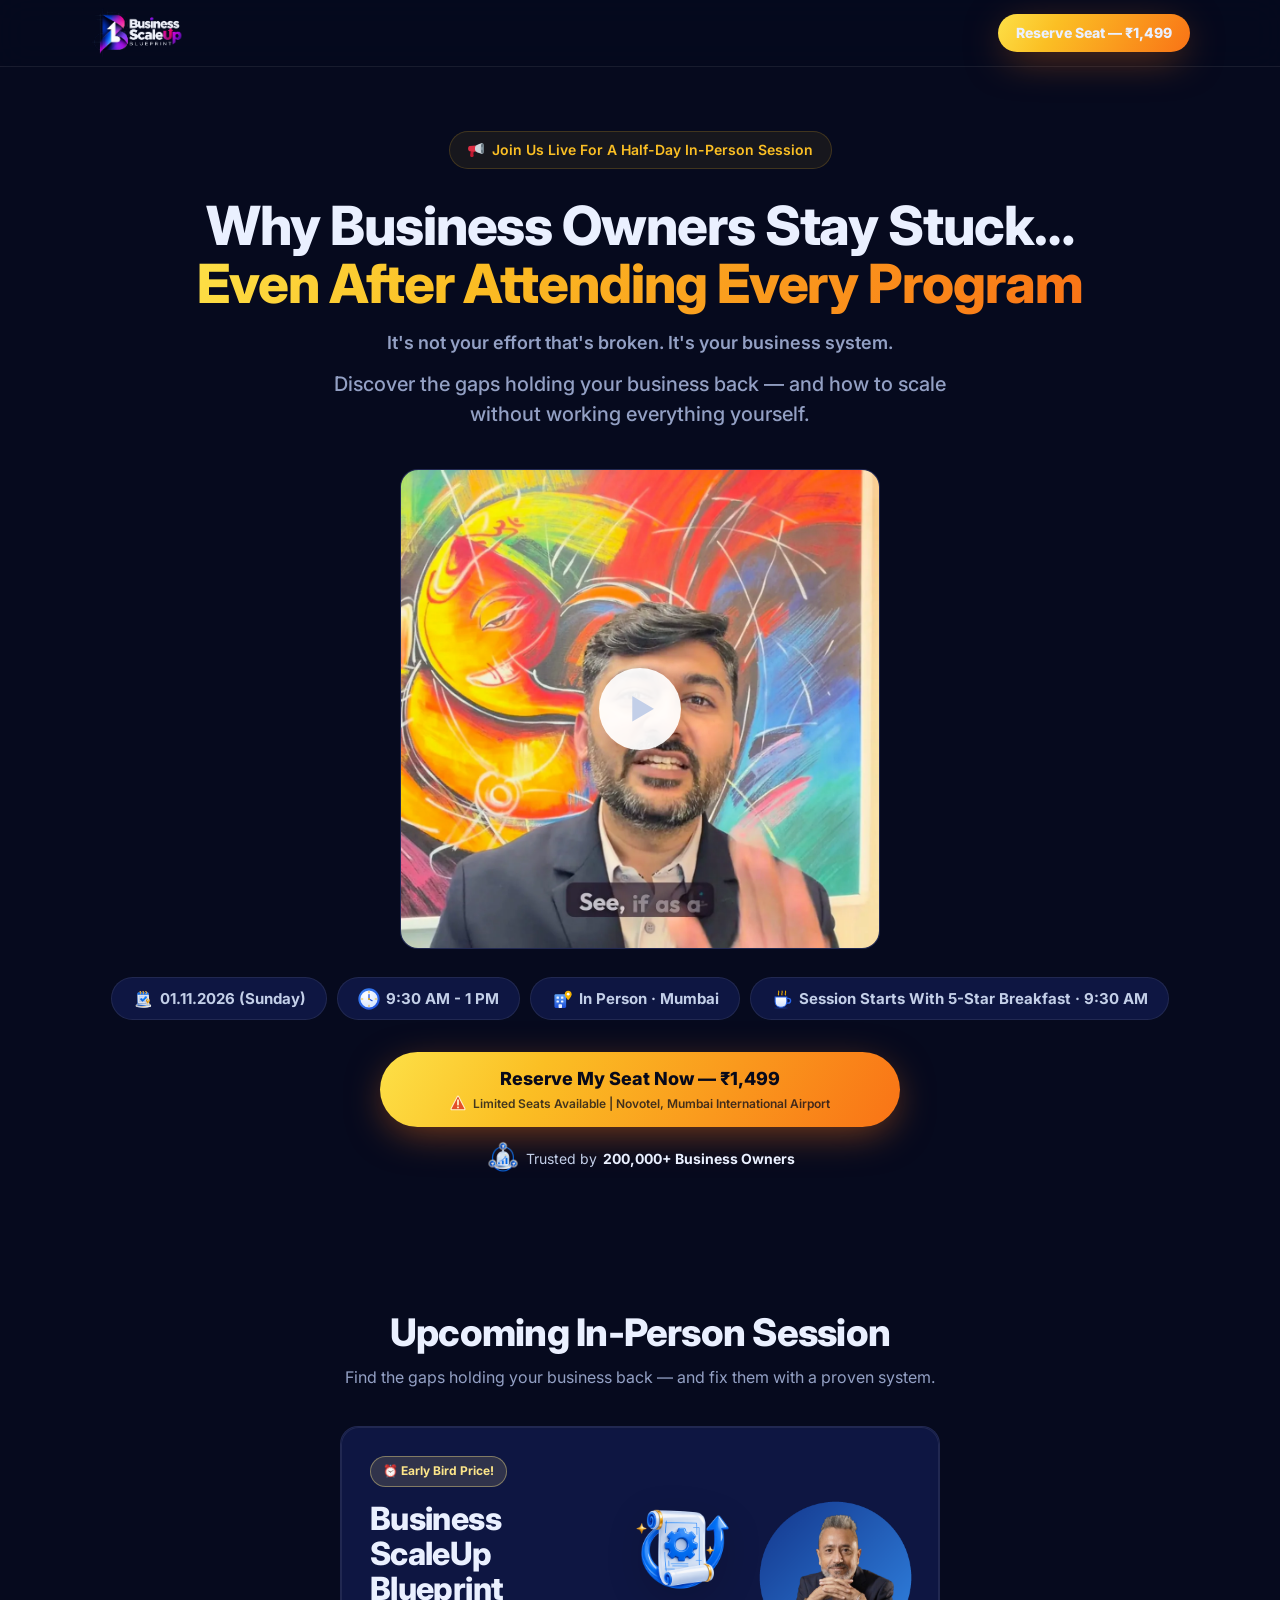
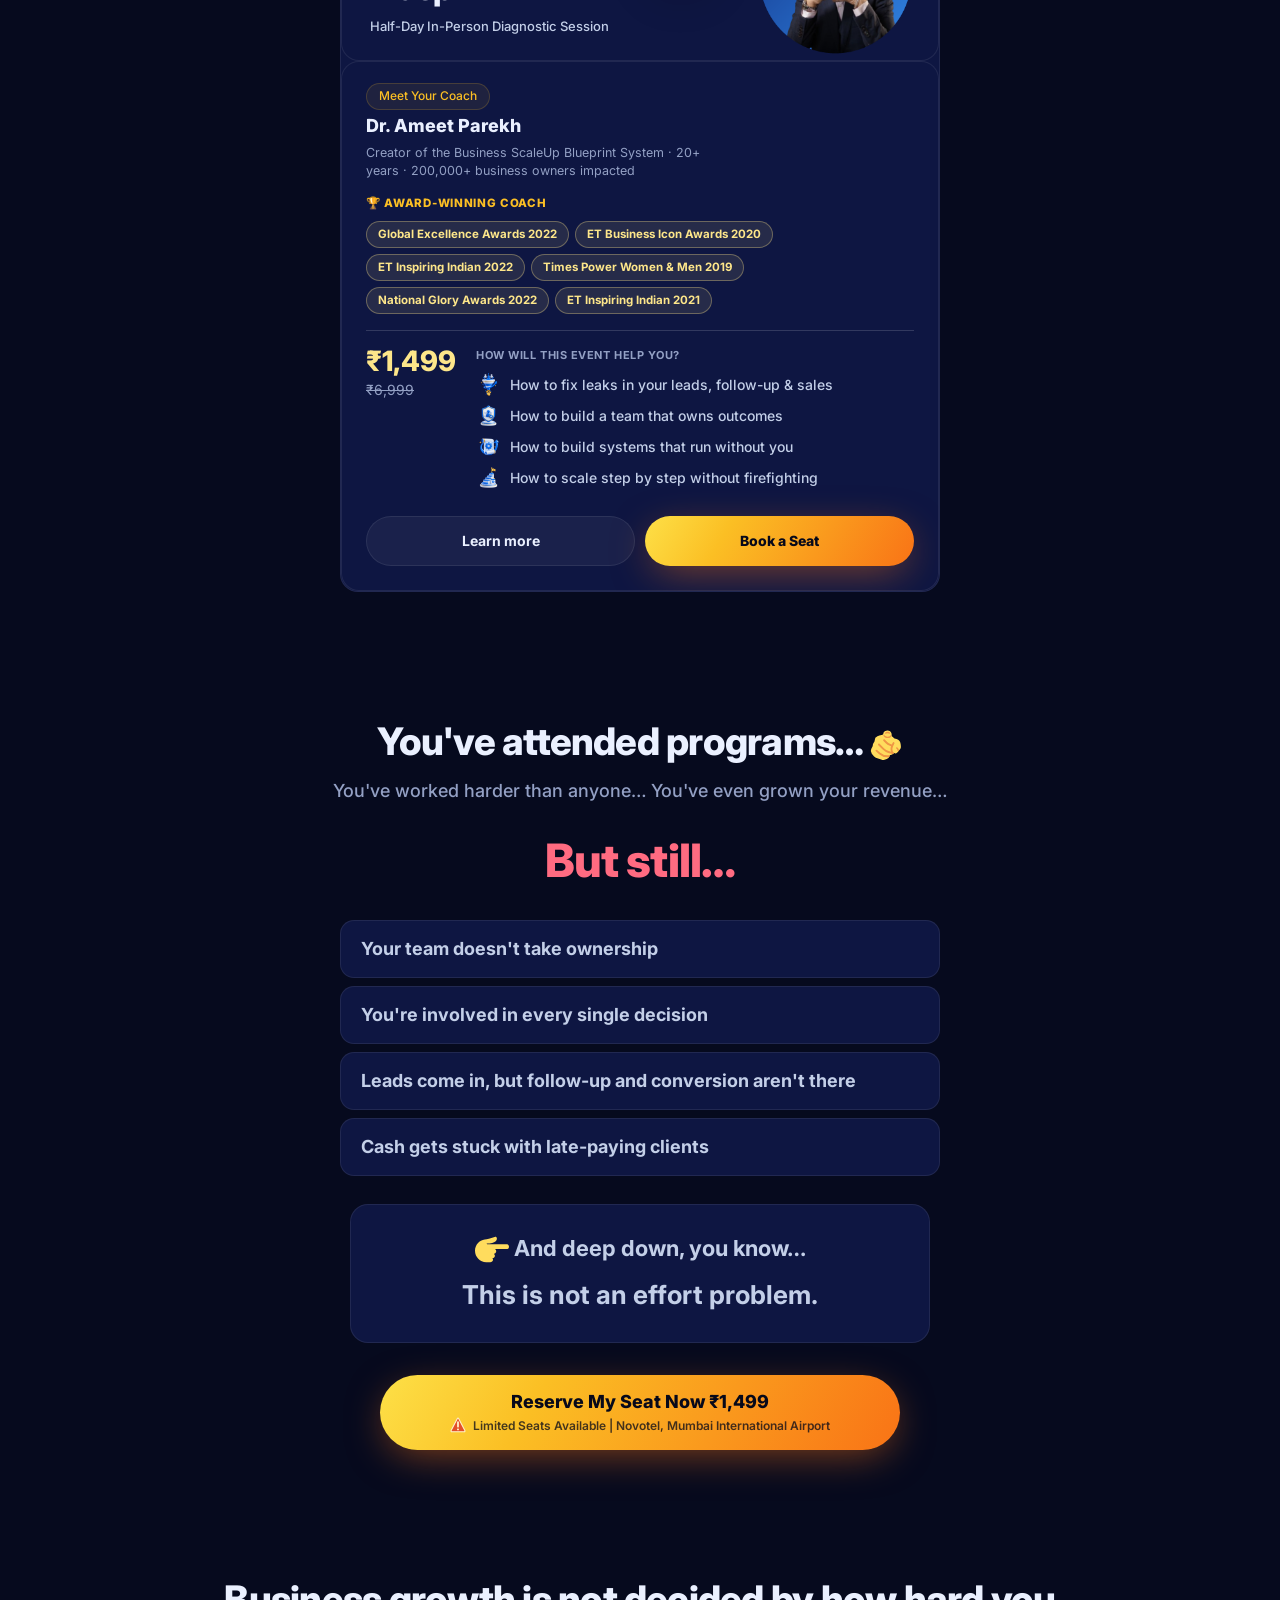
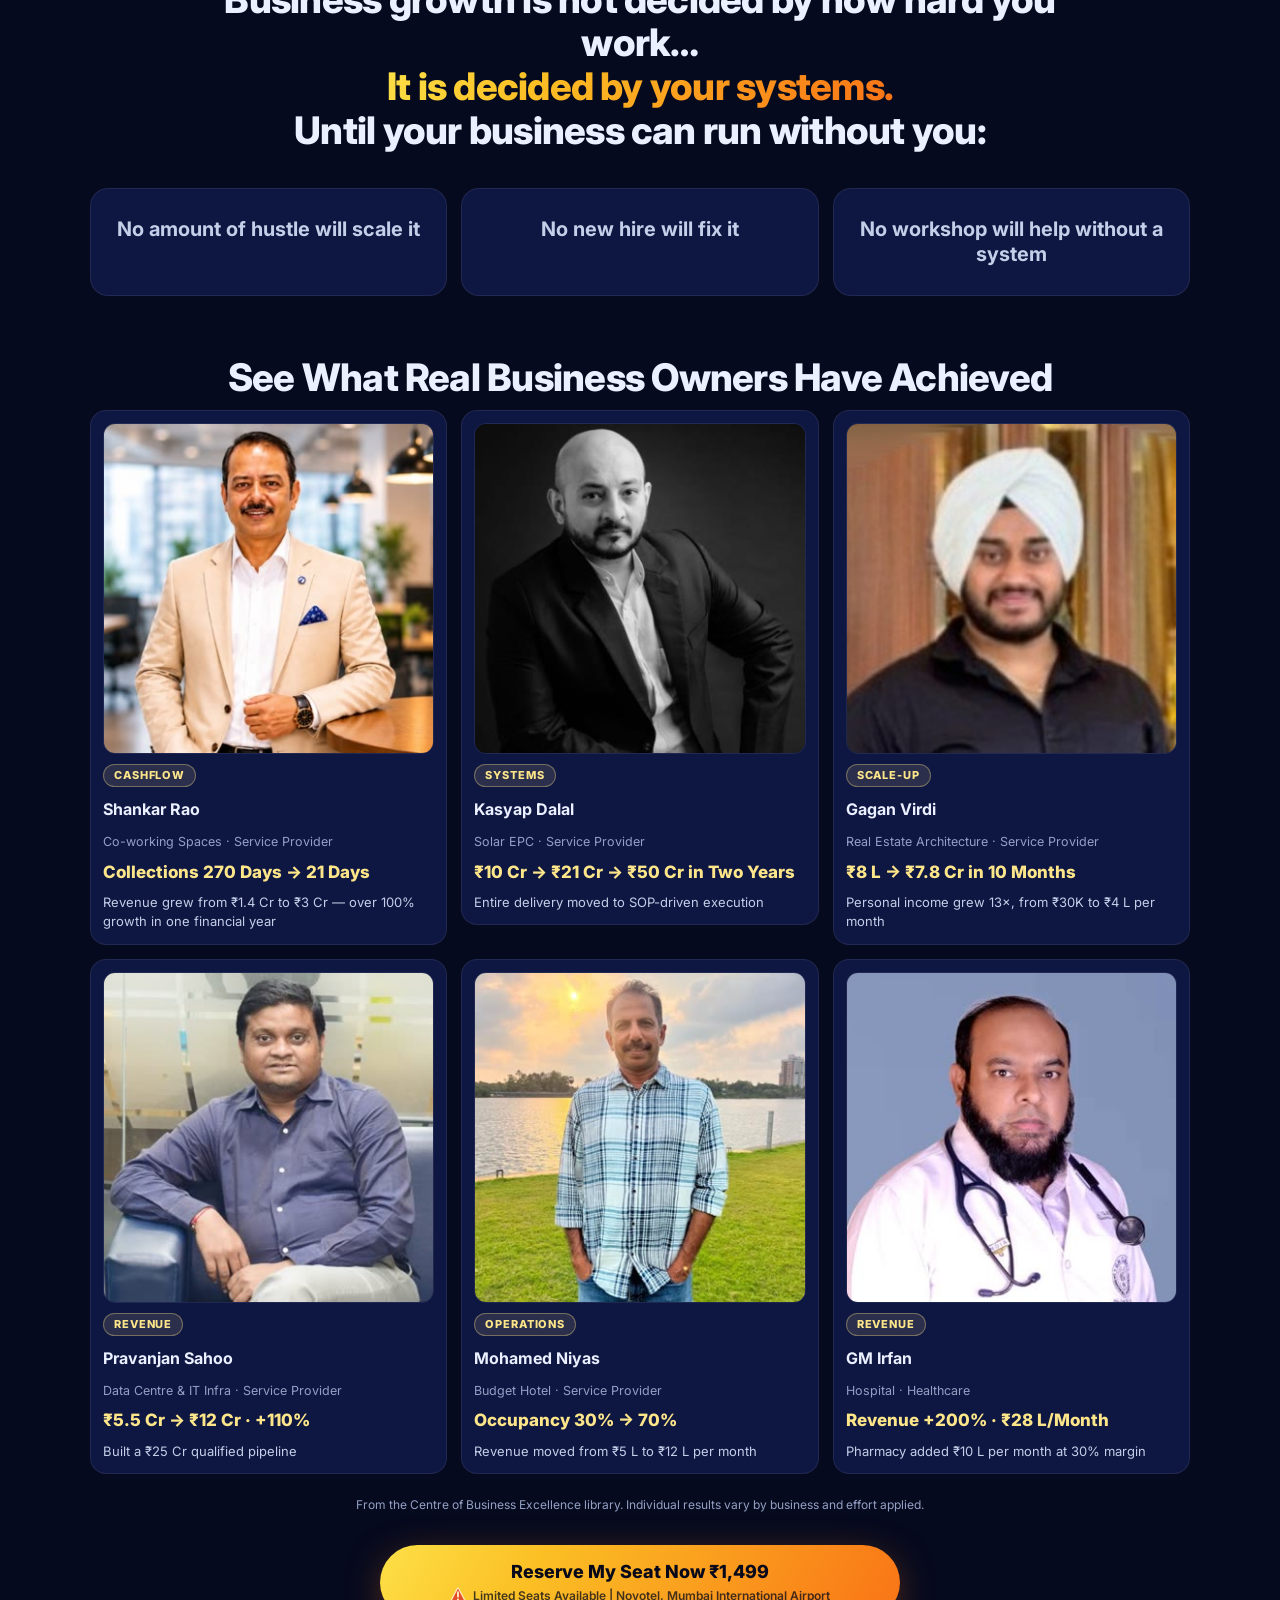
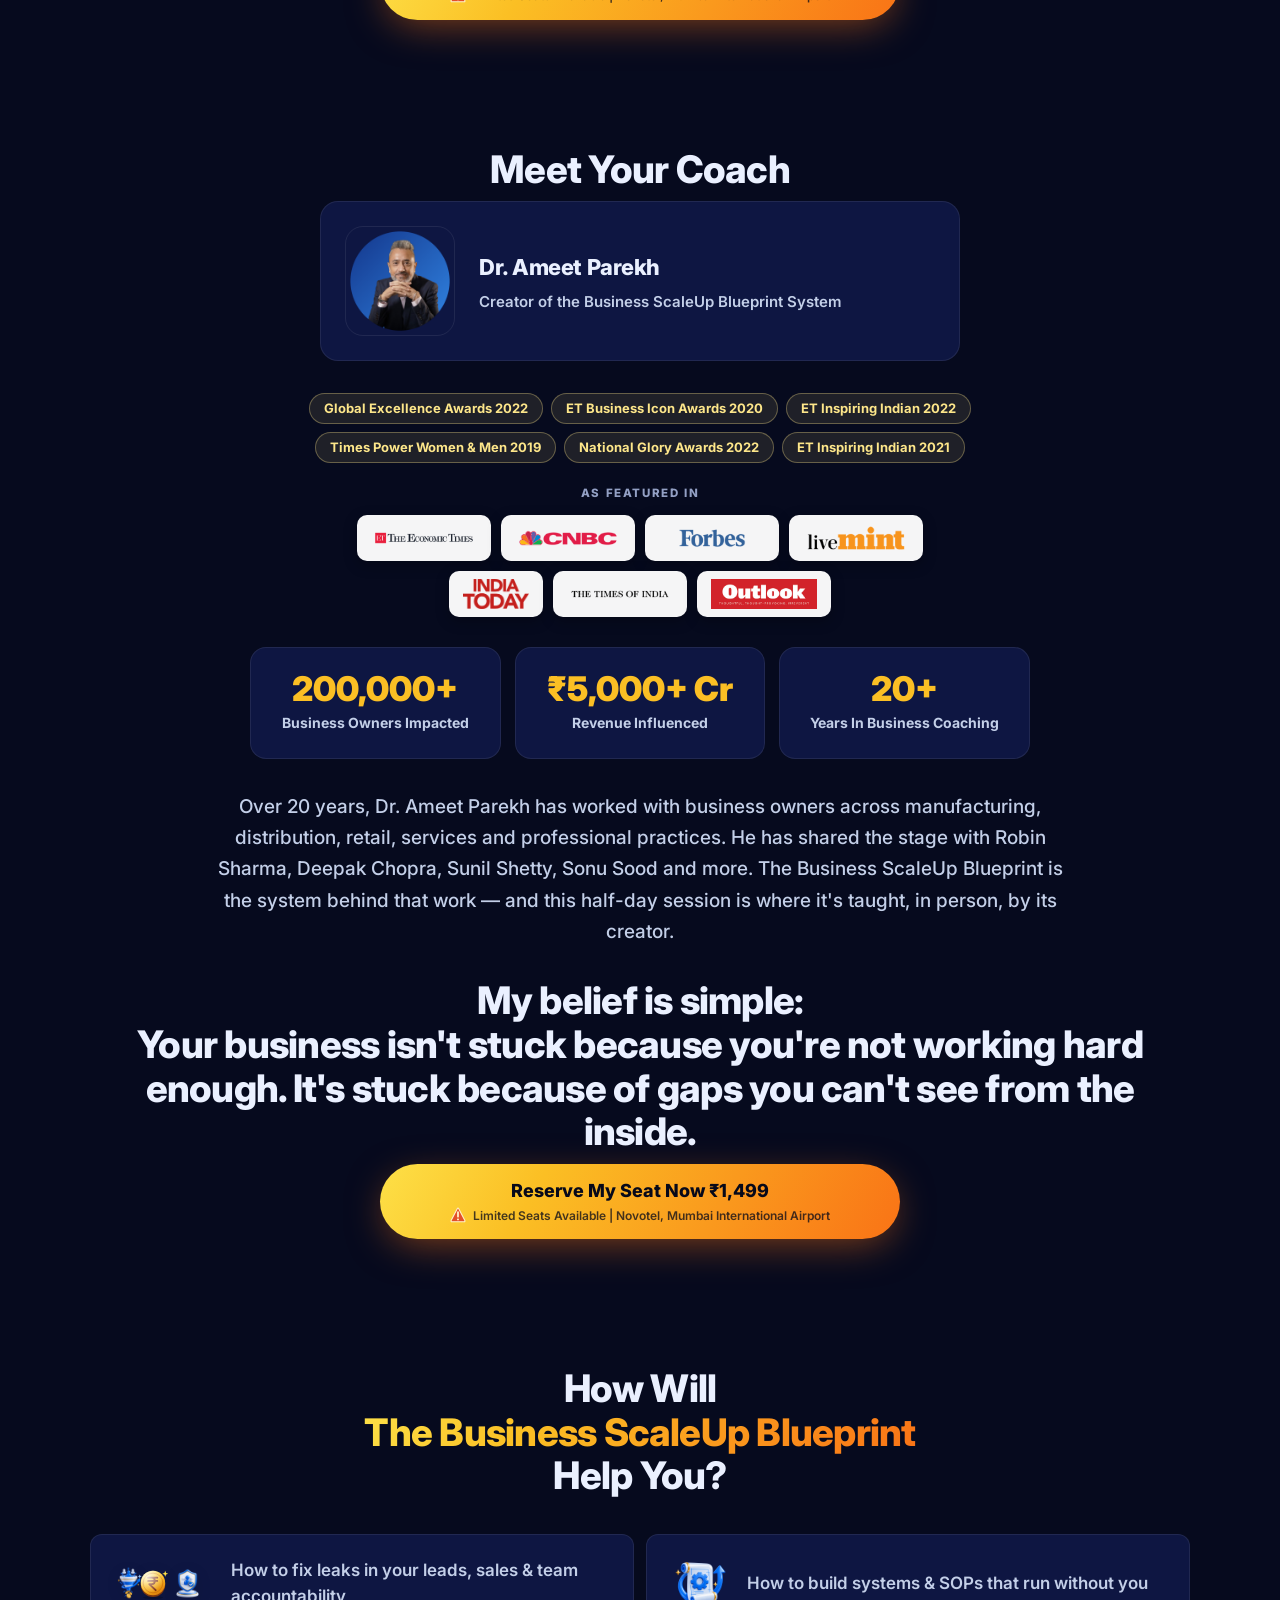
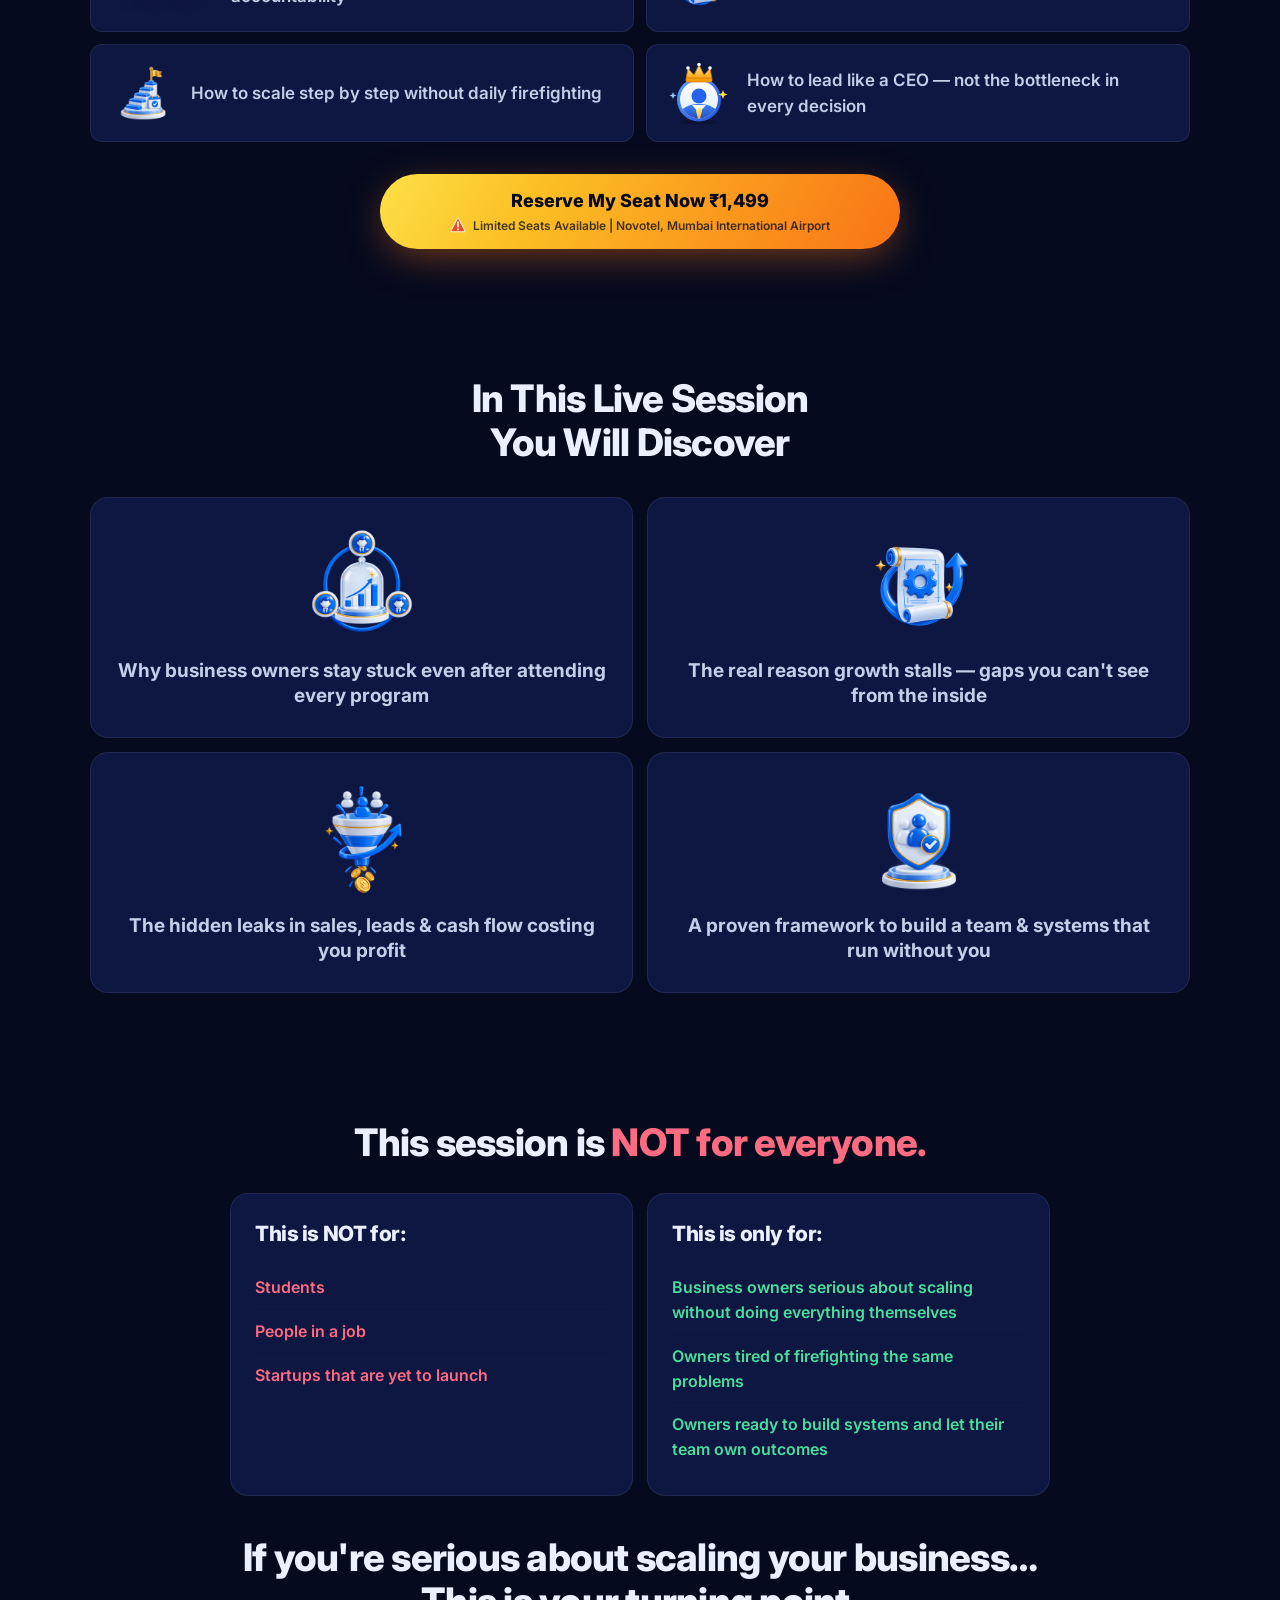
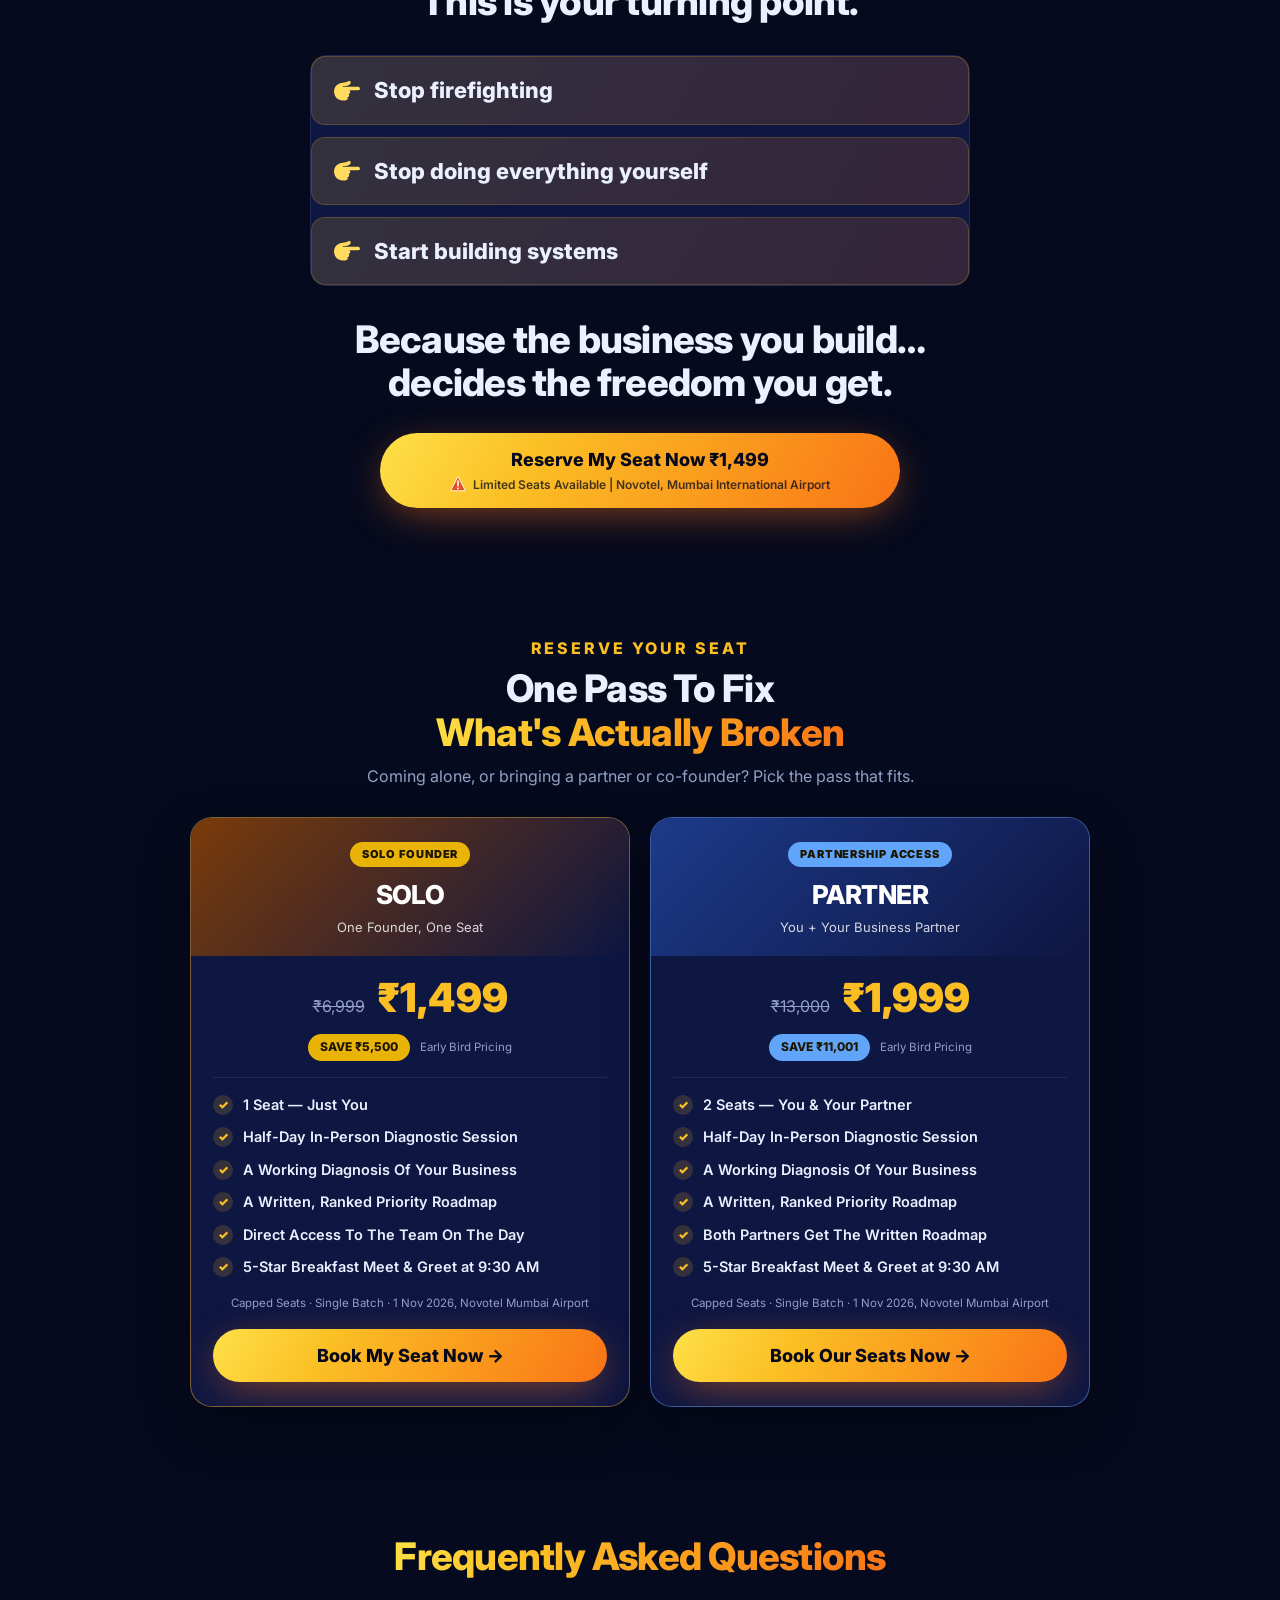
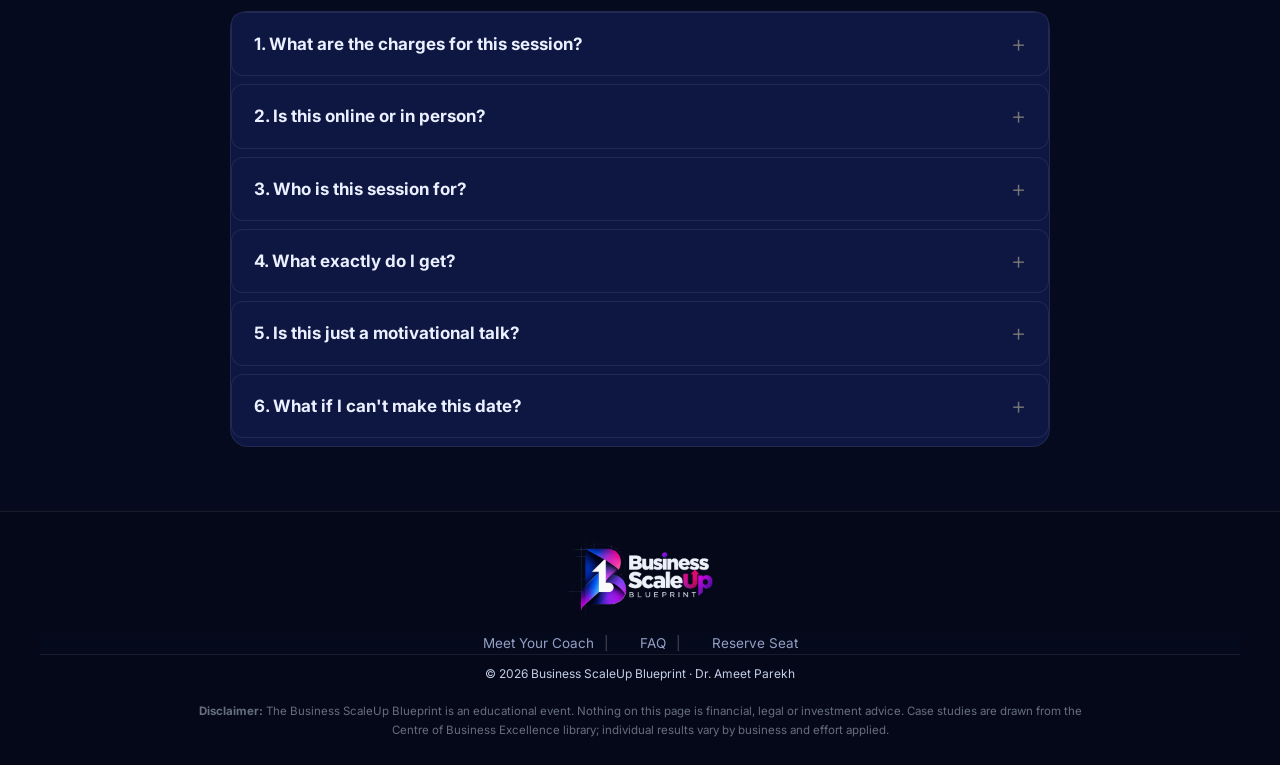
==== commit 14de0d40: "Partner Pass, all awards + media logos, Meet Your Coach, red limited-seats icon, relevant learn icon" ====
--- a/index.html
+++ b/index.html
@@ -8,7 +8,7 @@
   <link rel="icon" href="assets/favicon.png">
   <link rel="preload" href="assets/vsl-poster.webp" as="image" fetchpriority="high">
   <link rel="stylesheet" href="css/style.css">
-  <link rel="stylesheet" href="css/theme.css?v=1">
+  <link rel="stylesheet" href="css/theme.css?v=3">
   <!-- Small emoji graphics (megaphone, warning, pointing hands) are Twemoji, CC-BY 4.0 (https://github.com/twitter/twemoji) -->
 </head>
 <body>
@@ -40,7 +40,7 @@
         </div>
         <a class="cta-dark cta-block" href="#reserve" data-lead-trigger>
           Reserve My Seat Now — ₹1,499
-          <small><img src="assets/warning.svg" alt=""> Limited Seats Available | Novotel, Mumbai International Airport</small>
+          <small><img class="warn-red" src="assets/warning-red.svg" alt=""> Limited Seats Available | Novotel, Mumbai International Airport</small>
         </a>
         <p class="trusted"><img src="assets/generated/owner-community.png" alt="">Trusted by <strong>200,000+ Business Owners</strong></p>
       </div>
@@ -63,14 +63,21 @@
           <div class="wc-body">
             <div class="wc-mentor-row">
               <div>
-                <span class="wc-label">Meet Your Trainer</span>
+                <span class="wc-label">Meet Your Coach</span>
                 <p class="wc-name">Dr. Ameet Parekh</p>
                 <p class="wc-cred">Creator of the Business ScaleUp Blueprint System · 20+ years · 200,000+ business owners impacted</p>
               </div>
-              <a class="wc-rating" href="#coach">
-                <span class="wc-stars">🏆 GEA 2022</span>
-                <span class="wc-exc">Global Excellence Award</span>
-              </a>
+            </div>
+            <div class="wc-awards">
+              <span class="wc-awards-label">🏆 Award-Winning Coach</span>
+              <ul class="award-chips">
+                  <li>Global Excellence Awards 2022</li>
+                  <li>ET Business Icon Awards 2020</li>
+                  <li>ET Inspiring Indian 2022</li>
+                  <li>Times Power Women &amp; Men 2019</li>
+                  <li>National Glory Awards 2022</li>
+                  <li>ET Inspiring Indian 2021</li>
+              </ul>
             </div>
             <hr class="wc-divider">
             <div class="wc-learn-row">
@@ -112,7 +119,7 @@
           <span><img src="assets/point-right.svg" alt="" class="h-icon"> And deep down, you know…</span>
           <strong class="text-red">This is not an effort problem.</strong>
         </div>
-        <a class="cta-dark cta-block" href="#reserve" data-lead-trigger>Reserve My Seat Now ₹1,499 <small><img src="assets/warning.svg" alt=""> Limited Seats Available | Novotel, Mumbai International Airport</small></a>
+        <a class="cta-dark cta-block" href="#reserve" data-lead-trigger>Reserve My Seat Now ₹1,499 <small><img class="warn-red" src="assets/warning-red.svg" alt=""> Limited Seats Available | Novotel, Mumbai International Airport</small></a>
       </div>
     </section>
 
@@ -134,19 +141,34 @@
           <figure class="case-card"><img src="assets/case-gm-irfan.jpg" alt="GM Irfan" loading="lazy" width="340" height="340"><span class="case-tag">Revenue</span><strong class="case-name">GM Irfan</strong><span class="case-sector">Hospital · Healthcare</span><span class="case-growth">Revenue +200% · ₹28 L/Month</span><span class="case-note">Pharmacy added ₹10 L per month at 30% margin</span></figure>
         </div>
         <p class="case-foot">From the Centre of Business Excellence library. Individual results vary by business and effort applied.</p>
-        <a class="cta-dark cta-block" href="#reserve" data-lead-trigger>Reserve My Seat Now ₹1,499 <small><img src="assets/warning.svg" alt=""> Limited Seats Available | Novotel, Mumbai International Airport</small></a>
+        <a class="cta-dark cta-block" href="#reserve" data-lead-trigger>Reserve My Seat Now ₹1,499 <small><img class="warn-red" src="assets/warning-red.svg" alt=""> Limited Seats Available | Novotel, Mumbai International Airport</small></a>
       </div>
     </section>
 
     <section class="section coach" id="coach">
       <div class="wrap">
-        <h2 class="section-title">Meet The Creator Of The System</h2>
+        <h2 class="section-title">Meet Your Coach</h2>
         <div class="coach-card">
           <img class="coach-photo" src="assets/coach.png" alt="Dr. Ameet Parekh" loading="lazy" width="1024" height="1024">
           <div class="coach-info">
             <h3>Dr. Ameet Parekh</h3>
-            <p class="coach-cert">Your Trainer · Creator of the Business ScaleUp Blueprint System · ET Business Icon Award 2020 · Global Excellence Award 2022 · Times Power Award 2019 · Featured in Forbes</p>
+            <p class="coach-cert">Creator of the Business ScaleUp Blueprint System</p>
           </div>
+        </div>
+        <div class="coach-awards">
+          <ul class="award-chips">
+              <li>Global Excellence Awards 2022</li>
+              <li>ET Business Icon Awards 2020</li>
+              <li>ET Inspiring Indian 2022</li>
+              <li>Times Power Women &amp; Men 2019</li>
+              <li>National Glory Awards 2022</li>
+              <li>ET Inspiring Indian 2021</li>
+          </ul>
+        </div>
+        <div class="media-feature">
+          <p class="media-label">As Featured In</p>
+          <div class="media-line"><span class="media-logo"><img src="assets/media/the-economic-times.png" alt="The Economic Times" loading="lazy"></span><span class="media-logo"><img src="assets/media/cnbc.png" alt="CNBC" loading="lazy"></span><span class="media-logo"><img src="assets/media/forbes.png" alt="Forbes" loading="lazy"></span><span class="media-logo"><img src="assets/media/livemint.png" alt="Livemint" loading="lazy"></span></div>
+          <div class="media-line"><span class="media-logo"><img src="assets/media/india-today.png" alt="India Today" loading="lazy"></span><span class="media-logo"><img src="assets/media/times-of-india.png" alt="Times Of India" loading="lazy"></span><span class="media-logo"><img src="assets/media/outlook.png" alt="Outlook" loading="lazy"></span></div>
         </div>
         <div class="stats-row">
           <div class="stat-card"><strong>200,000+</strong><span>Business Owners Impacted</span></div>
@@ -154,8 +176,8 @@
           <div class="stat-card"><strong>20+</strong><span>Years In Business Coaching</span></div>
         </div>
         <p class="coach-bio">Over 20 years, Dr. Ameet Parekh has worked with business owners across manufacturing, distribution, retail, services and professional practices. He has shared the stage with Robin Sharma, Deepak Chopra, Sunil Shetty, Sonu Sood and more. The Business ScaleUp Blueprint is the system behind that work — and this half-day session is where it's taught, in person, by its creator.</p>
-        <h2 class="section-title">His belief is simple:<br>Your business isn't stuck because you're not working hard enough. It's stuck because of gaps you can't see from the inside.</h2>
-        <a class="cta-dark cta-block" href="#reserve" data-lead-trigger>Reserve My Seat Now ₹1,499 <small><img src="assets/warning.svg" alt=""> Limited Seats Available | Novotel, Mumbai International Airport</small></a>
+        <h2 class="section-title">My belief is simple:<br>Your business isn't stuck because you're not working hard enough. It's stuck because of gaps you can't see from the inside.</h2>
+        <a class="cta-dark cta-block" href="#reserve" data-lead-trigger>Reserve My Seat Now ₹1,499 <small><img class="warn-red" src="assets/warning-red.svg" alt=""> Limited Seats Available | Novotel, Mumbai International Airport</small></a>
       </div>
     </section>
 
@@ -166,16 +188,16 @@
           <div>
             <span class="concept-icons" aria-hidden="true">
               <img src="assets/generated/leads-sales.png" alt="">
+              <img src="assets/generated/rupee-coin.svg" alt="">
               <img src="assets/generated/team-shield.png" alt="">
-              <img src="assets/generated/growth-steps.png" alt="">
             </span>
             How to fix leaks in your leads, sales &amp; team accountability
           </div>
           <div><img src="assets/generated/blueprint-system.png" alt="" class="concept-icon">How to build systems &amp; SOPs that run without you</div>
           <div><img src="assets/generated/growth-steps.png" alt="" class="concept-icon">How to scale step by step without daily firefighting</div>
-          <div><img src="assets/generated/owner-community.png" alt="" class="concept-icon">How to lead like a CEO — not the bottleneck in every decision</div>
-        </div>
-        <a class="cta-dark cta-block" href="#reserve" data-lead-trigger>Reserve My Seat Now ₹1,499 <small><img src="assets/warning.svg" alt=""> Limited Seats Available | Novotel, Mumbai International Airport</small></a>
+          <div><img src="assets/generated/ceo-leader.svg" alt="" class="concept-icon">How to lead like a CEO — not the bottleneck in every decision</div>
+        </div>
+        <a class="cta-dark cta-block" href="#reserve" data-lead-trigger>Reserve My Seat Now ₹1,499 <small><img class="warn-red" src="assets/warning-red.svg" alt=""> Limited Seats Available | Novotel, Mumbai International Airport</small></a>
       </div>
     </section>
 
@@ -198,9 +220,9 @@
           <article class="fit-card fit-no">
             <h3>This is NOT for:</h3>
             <ul>
-              <li>People looking for quick hacks</li>
-              <li>Owners not ready to change how they run the business</li>
-              <li>Anyone expecting a generic motivational talk</li>
+              <li>Students</li>
+              <li>People in a job</li>
+              <li>Startups that are yet to launch</li>
             </ul>
           </article>
           <article class="fit-card fit-yes">
@@ -219,7 +241,59 @@
           <a href="#reserve" data-lead-trigger><img src="assets/point-right.svg" alt="" class="steps-icon">Start building systems</a>
         </div>
         <h2 class="section-title">Because the business you build…<br>decides the freedom you get.</h2>
-        <a id="reserve" class="cta-dark cta-block" href="#reserve" data-lead-trigger>Reserve My Seat Now ₹1,499 <small><img src="assets/warning.svg" alt=""> Limited Seats Available | Novotel, Mumbai International Airport</small></a>
+        <a id="reserve" class="cta-dark cta-block" href="#reserve" data-lead-trigger>Reserve My Seat Now ₹1,499 <small><img class="warn-red" src="assets/warning-red.svg" alt=""> Limited Seats Available | Novotel, Mumbai International Airport</small></a>
+      </div>
+    </section>
+
+    <section class="section passes" id="passes">
+      <div class="wrap">
+        <p class="eyebrow">Reserve Your Seat</p>
+        <h2 class="section-title">One Pass To Fix<br><span class="text-blue">What's Actually Broken</span></h2>
+        <p class="section-sub">Coming alone, or bringing a partner or co-founder? Pick the pass that fits.</p>
+        <div class="pass-grid">
+          <article class="pass-card pass-solo">
+            <div class="pass-head">
+              <span class="pass-badge">Solo Founder</span>
+              <h3>Solo</h3>
+              <p>One Founder, One Seat</p>
+            </div>
+            <div class="pass-body">
+              <div class="pass-price"><s>₹6,999</s><strong>₹1,499</strong></div>
+              <div class="pass-save"><b>Save ₹5,500</b><span>Early Bird Pricing</span></div>
+              <ul class="pass-list">
+            <li>1 Seat — Just You</li>
+            <li>Half-Day In-Person Diagnostic Session</li>
+            <li>A Working Diagnosis Of Your Business</li>
+            <li>A Written, Ranked Priority Roadmap</li>
+            <li>Direct Access To The Team On The Day</li>
+            <li>5-Star Breakfast Meet &amp; Greet at 9:30 AM</li>
+              </ul>
+              <p class="pass-note">Capped Seats · Single Batch · 1 Nov 2026, Novotel Mumbai Airport</p>
+              <a class="cta-dark cta-block" href="#reserve" data-lead-trigger data-pass="solo">Book My Seat Now →</a>
+            </div>
+          </article>
+          <article class="pass-card pass-partner">
+            <div class="pass-head">
+              <span class="pass-badge">Partnership Access</span>
+              <h3>Partner</h3>
+              <p>You + Your Business Partner</p>
+            </div>
+            <div class="pass-body">
+              <div class="pass-price"><s>₹13,000</s><strong>₹1,999</strong></div>
+              <div class="pass-save"><b>Save ₹11,001</b><span>Early Bird Pricing</span></div>
+              <ul class="pass-list">
+            <li>2 Seats — You &amp; Your Partner</li>
+            <li>Half-Day In-Person Diagnostic Session</li>
+            <li>A Working Diagnosis Of Your Business</li>
+            <li>A Written, Ranked Priority Roadmap</li>
+            <li>Both Partners Get The Written Roadmap</li>
+            <li>5-Star Breakfast Meet &amp; Greet at 9:30 AM</li>
+              </ul>
+              <p class="pass-note">Capped Seats · Single Batch · 1 Nov 2026, Novotel Mumbai Airport</p>
+              <a class="cta-dark cta-block" href="#reserve" data-lead-trigger data-pass="partner">Book Our Seats Now →</a>
+            </div>
+          </article>
+        </div>
       </div>
     </section>
 
@@ -242,7 +316,7 @@
   <footer>
     <img class="footer-logo" src="assets/logo.png" alt="Business ScaleUp Blueprint" loading="lazy">
     <nav aria-label="Footer">
-      <a href="#coach">Meet The Creator</a>
+      <a href="#coach">Meet Your Coach</a>
       <a href="#faq">FAQ</a>
       <a href="#reserve" data-lead-trigger>Reserve Seat</a>
     </nav>
@@ -260,6 +334,7 @@
     <div class="lead-dialog" role="dialog" aria-modal="true" aria-labelledby="lead-title">
       <button class="lead-close" type="button" aria-label="Close form" data-lead-close>×</button>
       <p class="lead-kicker">Limited Seats Available</p>
+      <p class="lead-pass" data-lead-pass hidden></p>
       <h2 id="lead-title">This Session Is Designed Only For Serious Business Owners Looking To Scale.</h2>
       <p class="lead-copy">Please answer honestly.</p>
       <form class="lead-form" data-lead-form>
@@ -295,6 +370,6 @@
     </div>
   </div>
 
-  <script type="module" src="script/script.js?v=1"></script>
+  <script type="module" src="script/script.js?v=3"></script>
 </body>
 </html>
--- a/css/theme.css
+++ b/css/theme.css
@@ -267,3 +267,68 @@
 .video-card img{object-fit:cover;}
 .modal .modal-video{display:block;max-width:min(100%,900px);max-height:88vh;width:auto;height:auto;aspect-ratio:1/1;background:#000;border-radius:12px;}
 .modal .modal-video[hidden]{display:none;}
+
+/* ---------- limited-seats icon on CTAs: keep the red (style.css inverts CTA icons) ---------- */
+a.cta-dark small img.warn-red,a.cta-block small img.warn-red{filter:none !important;width:16px !important;height:16px !important;vertical-align:-3px !important;}
+
+/* ---------- award chips (workshop card + coach section) ---------- */
+.wc-awards{margin:14px 0 16px;}
+.wc-awards-label{display:block;font-size:11.5px;font-weight:800;letter-spacing:.06em;text-transform:uppercase;color:var(--epx-cyan) !important;margin-bottom:8px;}
+.award-chips{display:flex;flex-wrap:wrap;gap:6px;margin:0;padding:0;list-style:none;}
+.award-chips li{font-size:11.5px;font-weight:700;line-height:1.3;padding:5px 11px;border-radius:999px;background:rgba(253,230,138,.1);border:1px solid rgba(253,230,138,.32);color:var(--epx-gold) !important;list-style:none;}
+.coach-awards{max-width:760px;margin:0 auto 22px;}
+.coach-awards .award-chips{justify-content:center;gap:8px;}
+.coach-awards .award-chips li{font-size:13px;padding:6px 14px;}
+
+/* ---------- media feature logos ---------- */
+.media-feature{max-width:760px;margin:0 auto 30px;text-align:center;}
+.media-label{font-size:11.5px;font-weight:800;letter-spacing:.14em;text-transform:uppercase;color:var(--epx-muted) !important;margin:0 0 12px;}
+.media-line{display:flex;flex-wrap:wrap;justify-content:center;gap:10px;margin-bottom:10px;}
+.media-logo{background:rgba(255,255,255,.96);border-radius:10px;padding:8px 14px;display:flex;align-items:center;justify-content:center;box-shadow:0 4px 14px rgba(0,0,0,.28);}
+.media-logo img{display:block;height:30px;width:auto;max-width:112px;object-fit:contain;background:transparent !important;border-radius:0 !important;}
+
+/* ---------- pass cards (solo / partner) ---------- */
+.passes .eyebrow{text-align:center;margin-bottom:6px;}
+.passes .section-sub{text-align:center;margin-bottom:28px;}
+.pass-grid{display:grid;grid-template-columns:repeat(2,1fr);gap:20px;max-width:900px;margin:0 auto;align-items:stretch;}
+.pass-card{background:var(--epx-panel) !important;border:1px solid var(--epx-line) !important;border-radius:22px;overflow:hidden;display:flex;flex-direction:column;box-shadow:0 20px 50px rgba(0,0,0,.35);text-align:left;}
+.pass-solo{border-color:rgba(251,191,36,.45) !important;}
+.pass-partner{border-color:rgba(96,165,250,.5) !important;}
+.pass-head{padding:22px 20px 18px;text-align:center;}
+.pass-solo .pass-head{background:linear-gradient(135deg,#7A3B0A,#0E1642);}
+.pass-partner .pass-head{background:linear-gradient(135deg,#1D3A8A,#0E1642);}
+.pass-badge{display:inline-block;font-size:11px;font-weight:900;letter-spacing:.08em;text-transform:uppercase;padding:4px 12px;border-radius:999px;margin-bottom:8px;color:#1C1500 !important;}
+.pass-solo .pass-badge{background:#EAB308;}
+.pass-partner .pass-badge{background:#60A5FA;}
+.pass-head h3{font-size:26px;text-transform:uppercase;margin:0 0 2px;color:#fff !important;}
+.pass-head p{margin:0;font-size:13px;color:rgba(255,255,255,.82) !important;}
+.pass-body{padding:22px 22px 24px;display:flex;flex-direction:column;gap:16px;flex:1;}
+.pass-price{display:flex;align-items:baseline;justify-content:center;gap:12px;}
+.pass-price s{font-size:16px;color:var(--epx-muted) !important;}
+.pass-price strong{font-size:40px;font-weight:900;line-height:1;color:var(--epx-cyan) !important;}
+.pass-save{display:flex;align-items:center;justify-content:center;gap:10px;flex-wrap:wrap;}
+.pass-save b{font-size:12px;font-weight:800;text-transform:uppercase;padding:4px 12px;border-radius:999px;color:#1C1500 !important;}
+.pass-solo .pass-save b{background:#EAB308;}
+.pass-partner .pass-save b{background:#60A5FA;}
+.pass-save span{font-size:11.5px;color:var(--epx-muted) !important;}
+.pass-list{list-style:none;margin:0;padding:16px 0 0;border-top:1px solid var(--epx-line);display:flex;flex-direction:column;gap:10px;}
+.pass-list li{display:flex;gap:10px;align-items:flex-start;font-size:14.5px;font-weight:600;color:var(--epx-text) !important;}
+.pass-list li::before{content:"✓";flex:none;width:20px;height:20px;border-radius:50%;background:rgba(251,191,36,.16);color:var(--epx-cyan);font-size:12px;font-weight:900;display:grid;place-items:center;margin-top:1px;}
+.pass-note{text-align:center;font-size:11.5px;color:var(--epx-muted) !important;margin:0;}
+.pass-body .cta-block{margin-top:auto;width:100%;}
+.lead-pass{margin:0 0 10px;font-weight:800;font-size:13px;color:var(--epx-cyan) !important;}
+
+@media(max-width:640px){
+  .pass-grid{grid-template-columns:1fr;}
+  .pass-price strong{font-size:36px;}
+  .media-line{gap:7px;margin-bottom:7px;}
+  .media-logo{padding:6px 8px;border-radius:8px;}
+  .media-logo img{height:20px;max-width:62px;}
+  .award-chips li{font-size:11px;padding:4px 9px;}
+  .coach-awards .award-chips li{font-size:11.5px;padding:5px 11px;}
+}
+
+/* three-icon group in the first "How will it help you" item */
+.learn-grid .concept-icons{width:104px;height:64px;}
+.learn-grid .concept-icons img{width:46px;height:46px;margin-left:-10px;}
+.learn-grid .concept-icons img:first-child{margin-left:0;}
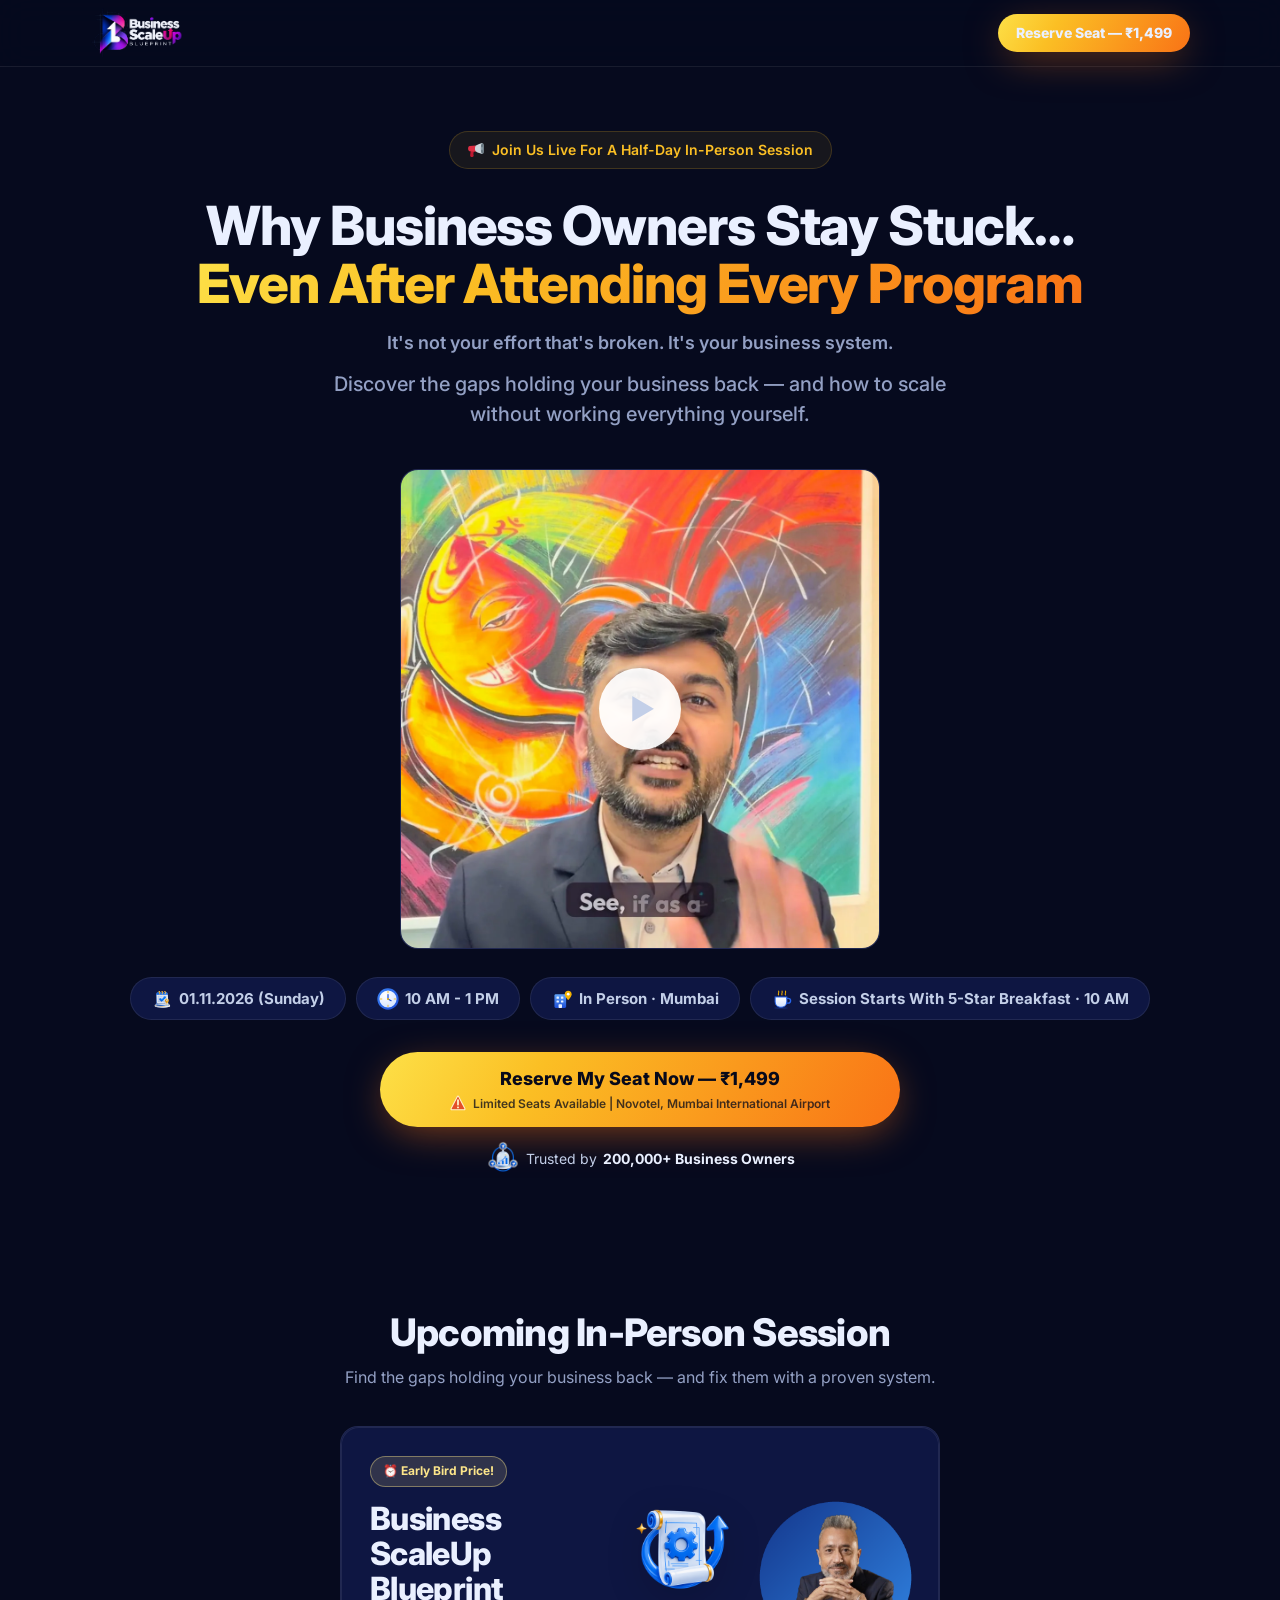
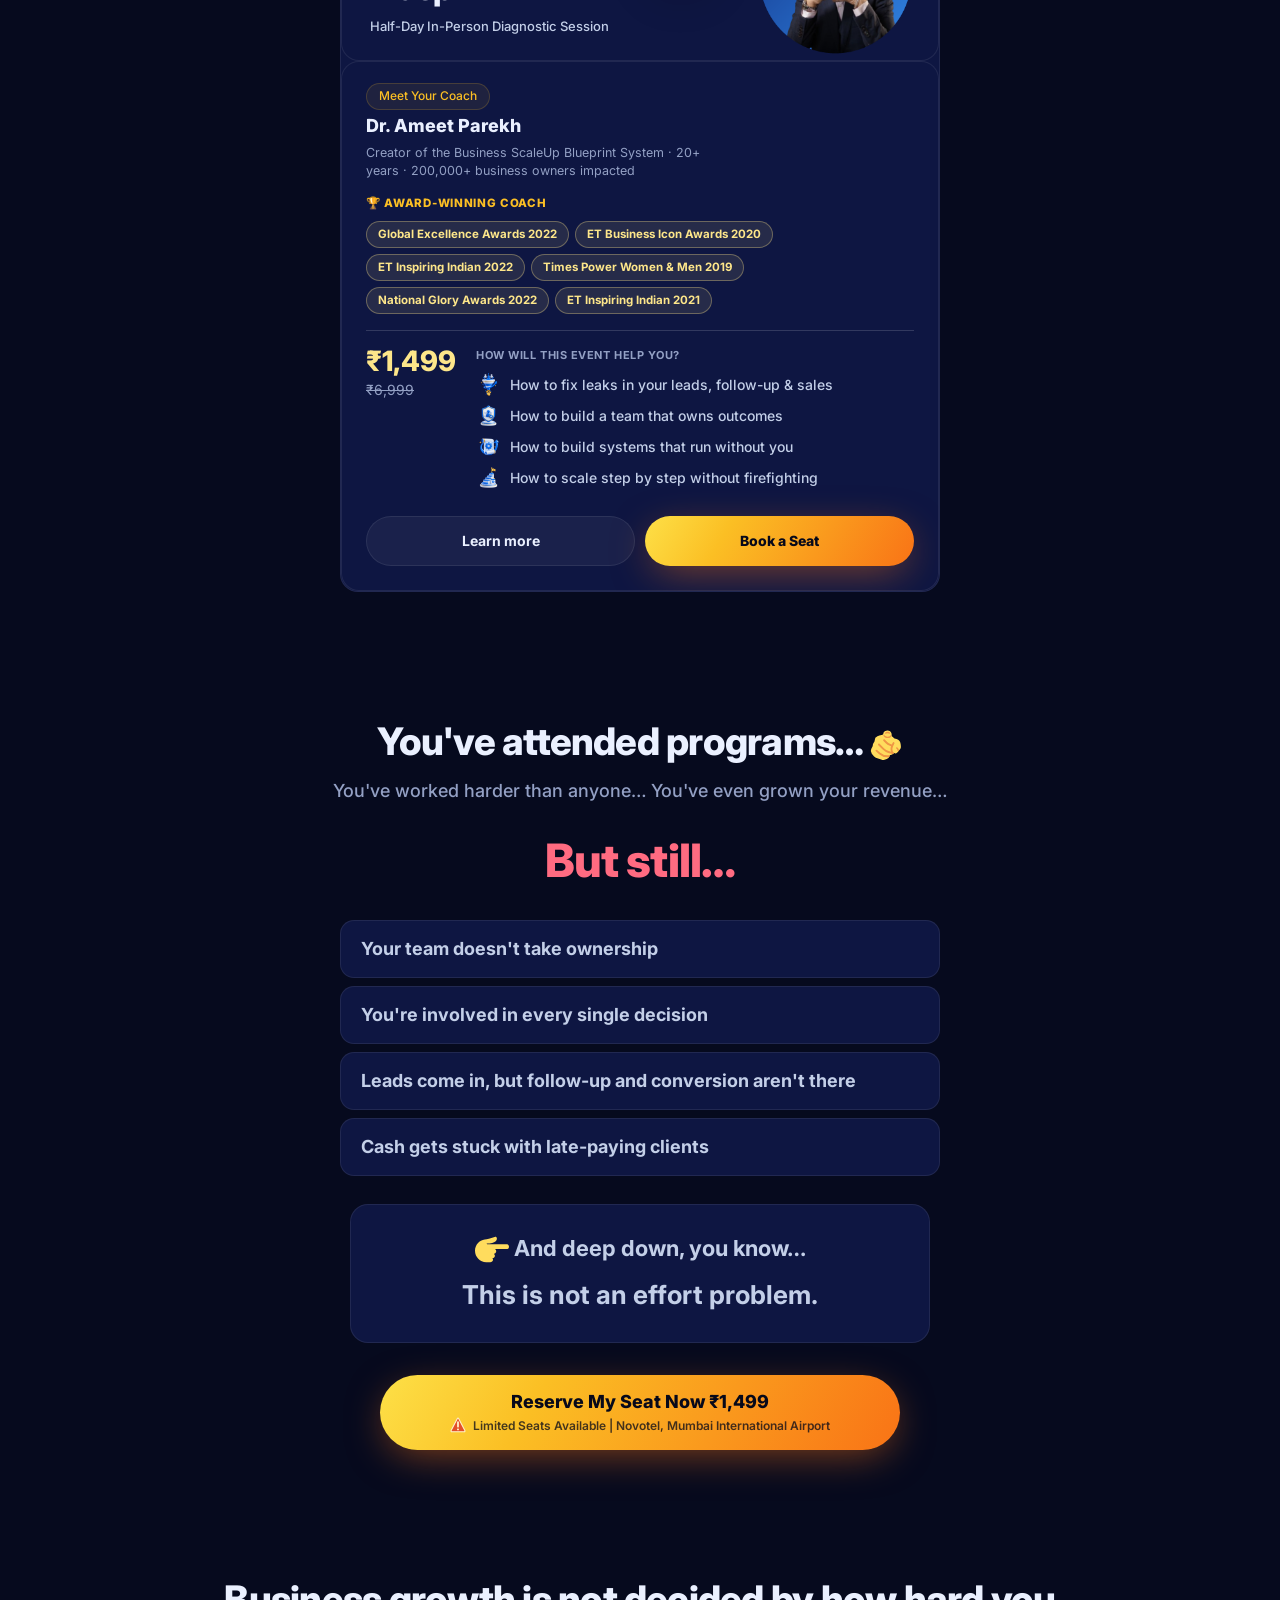
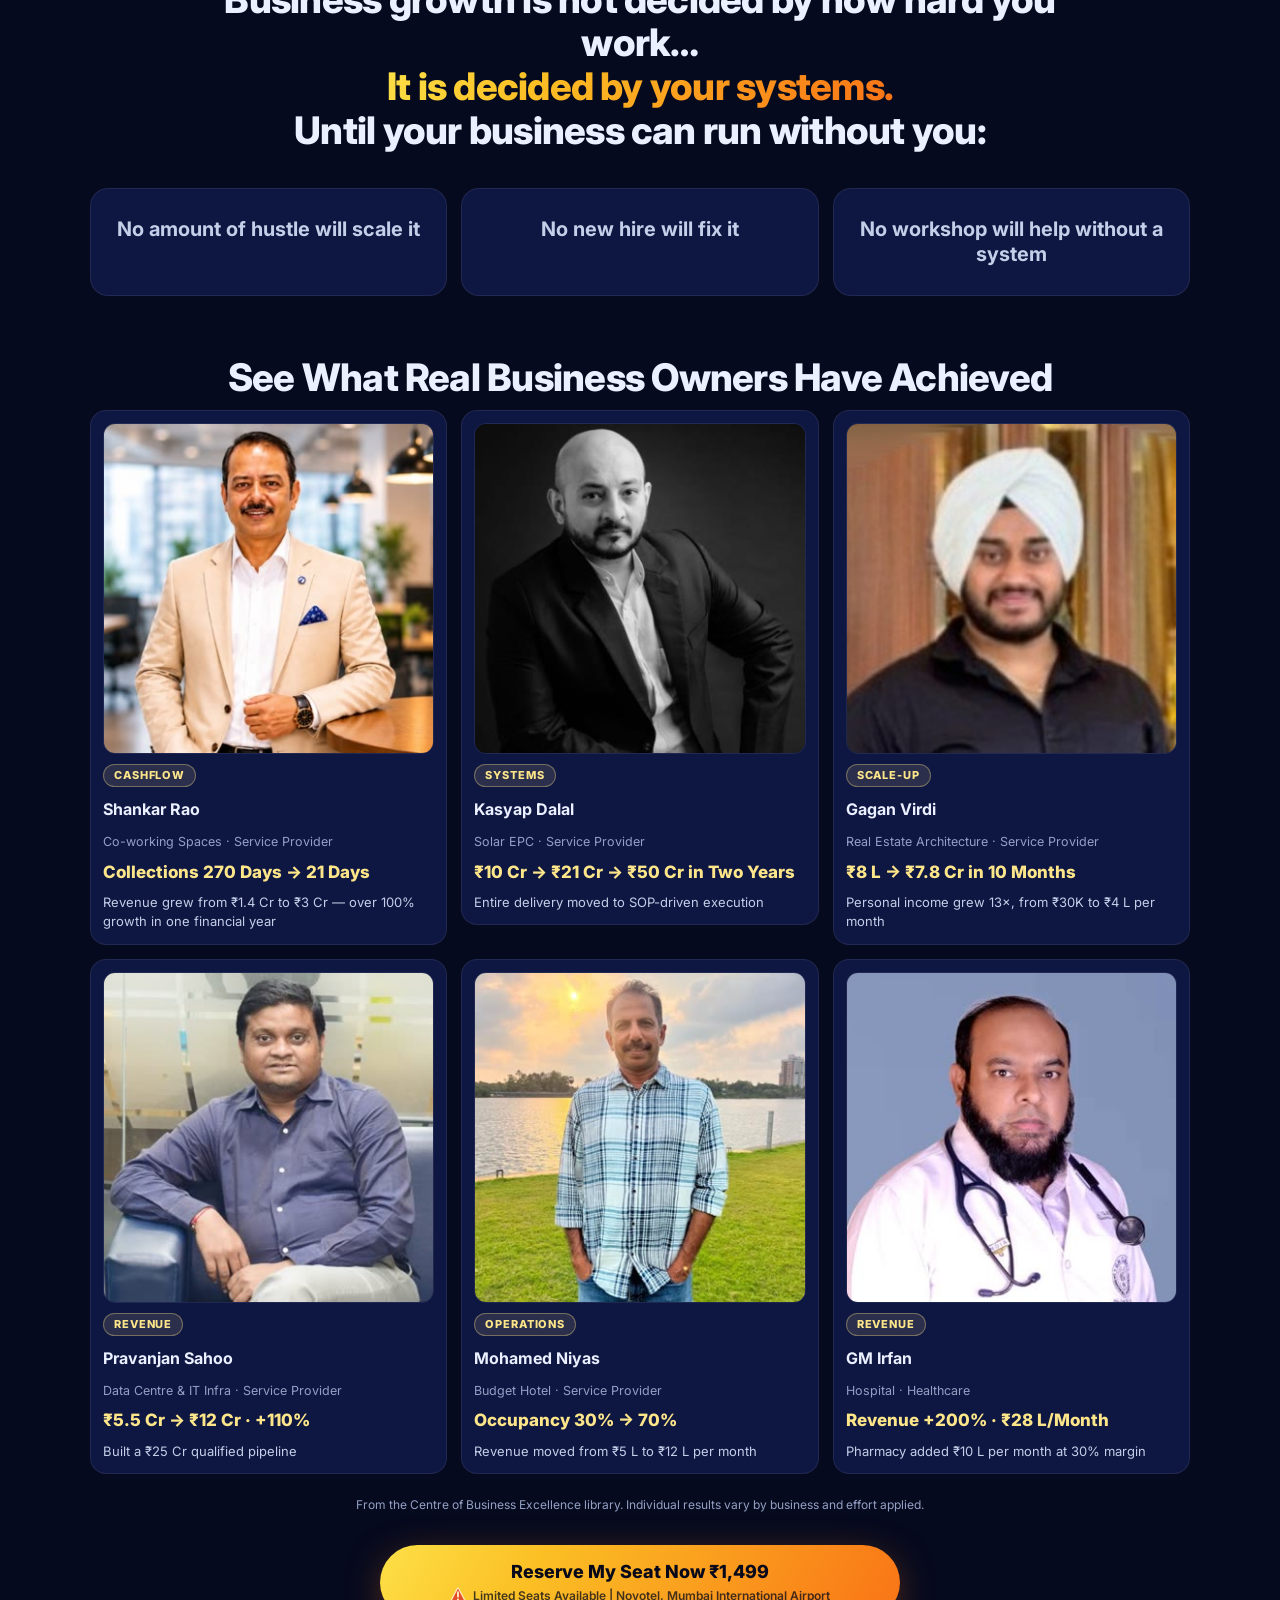
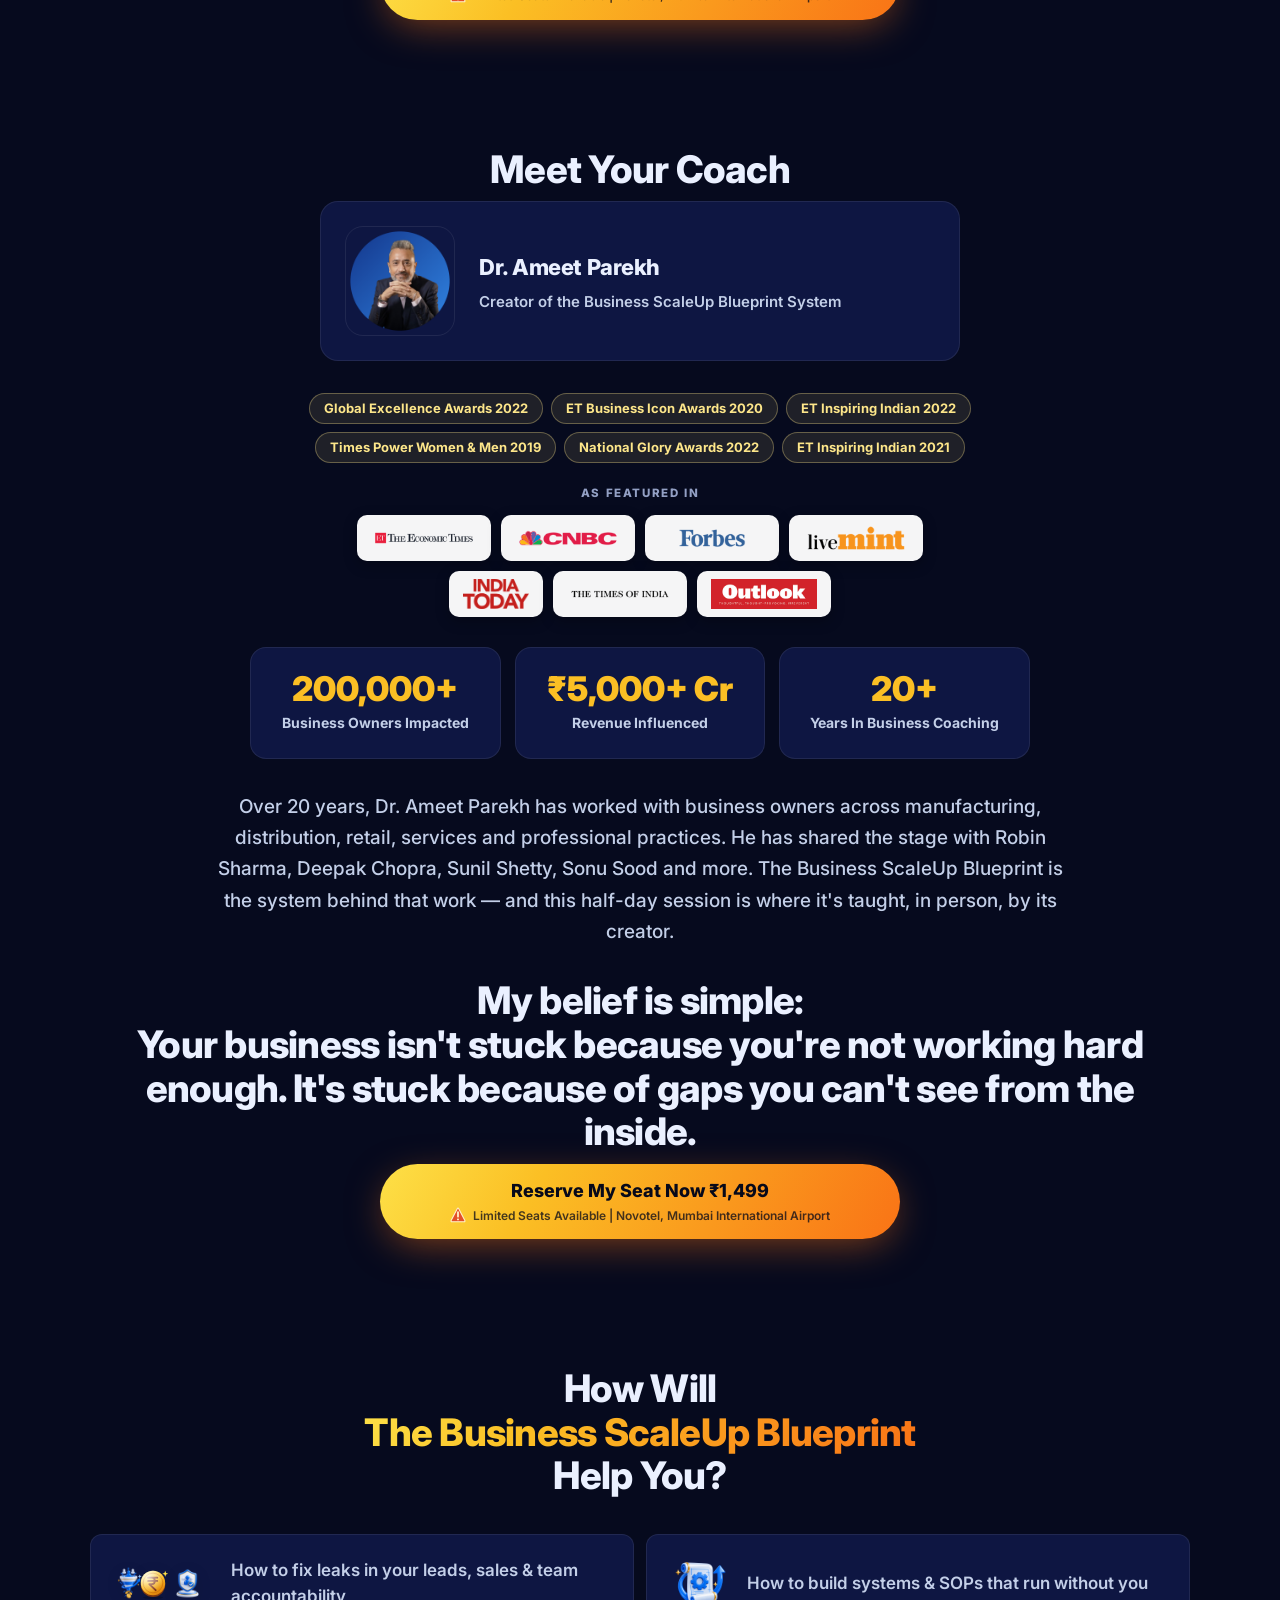
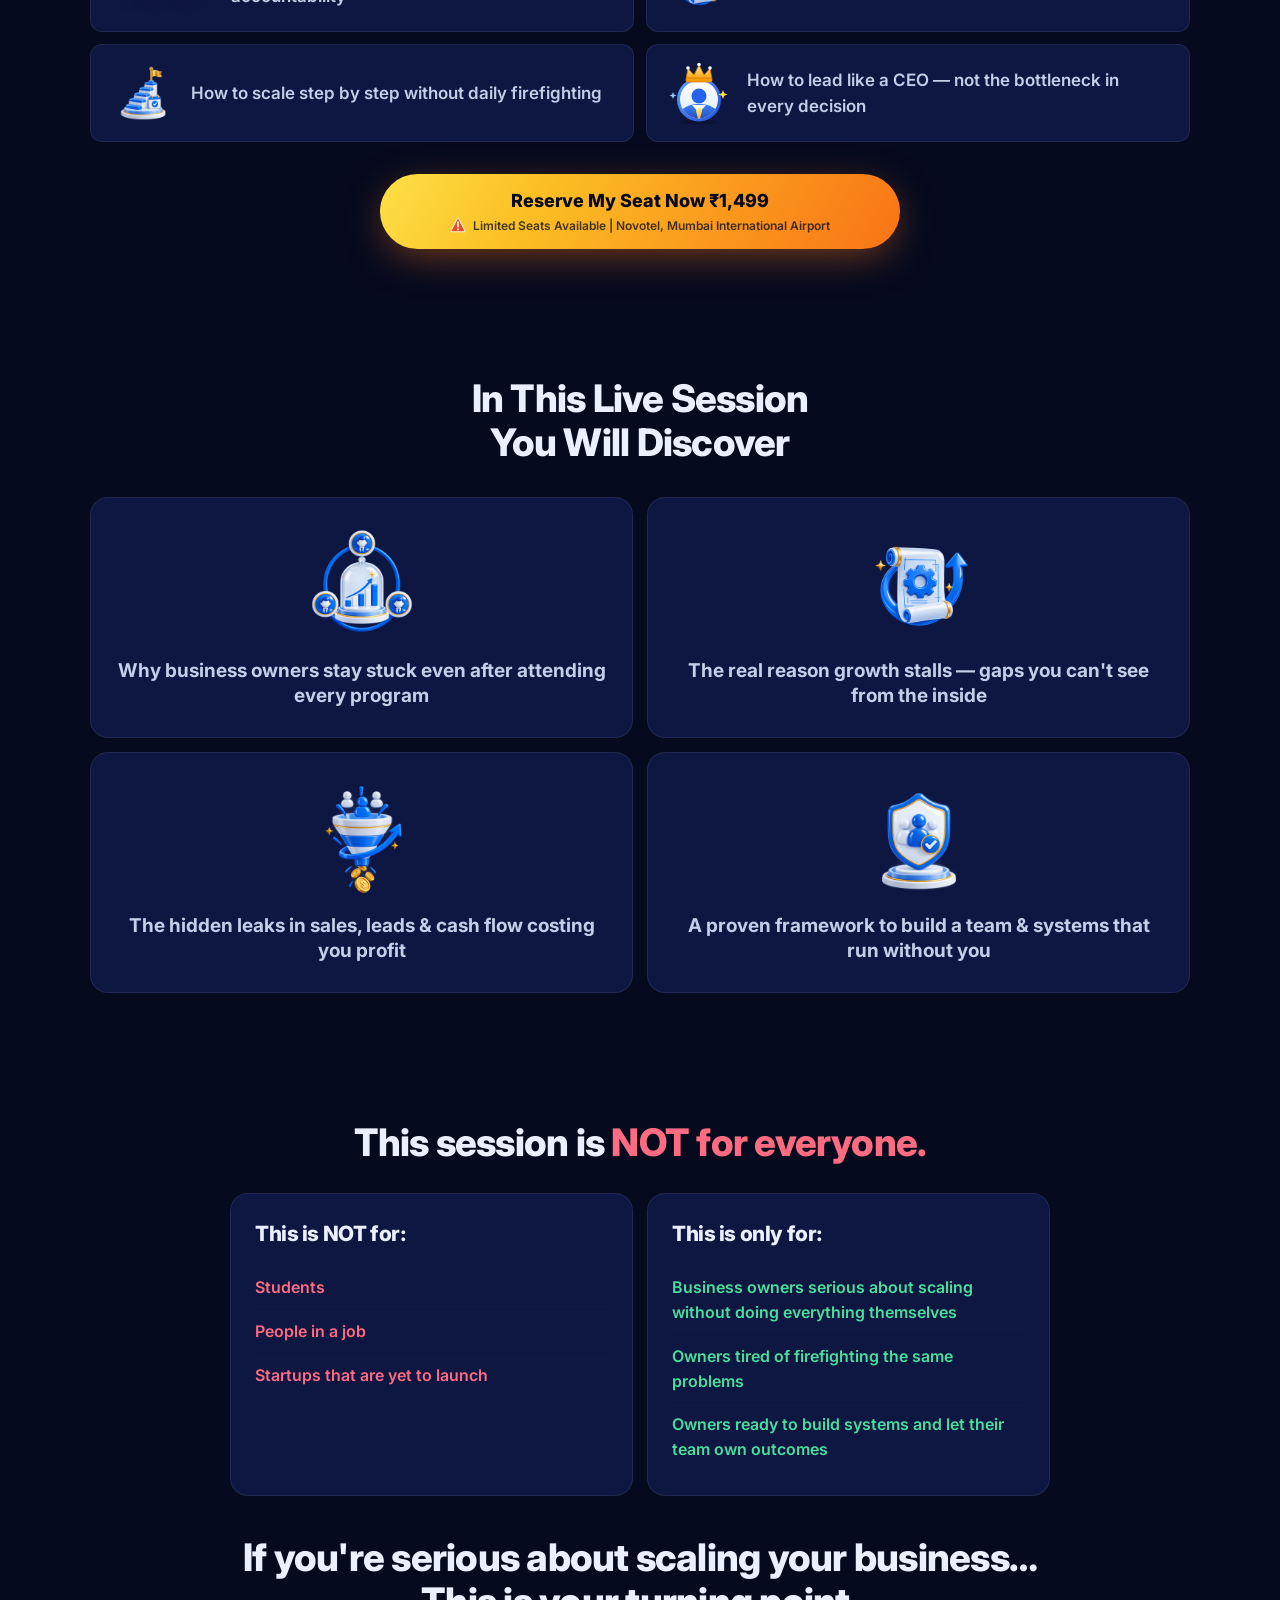
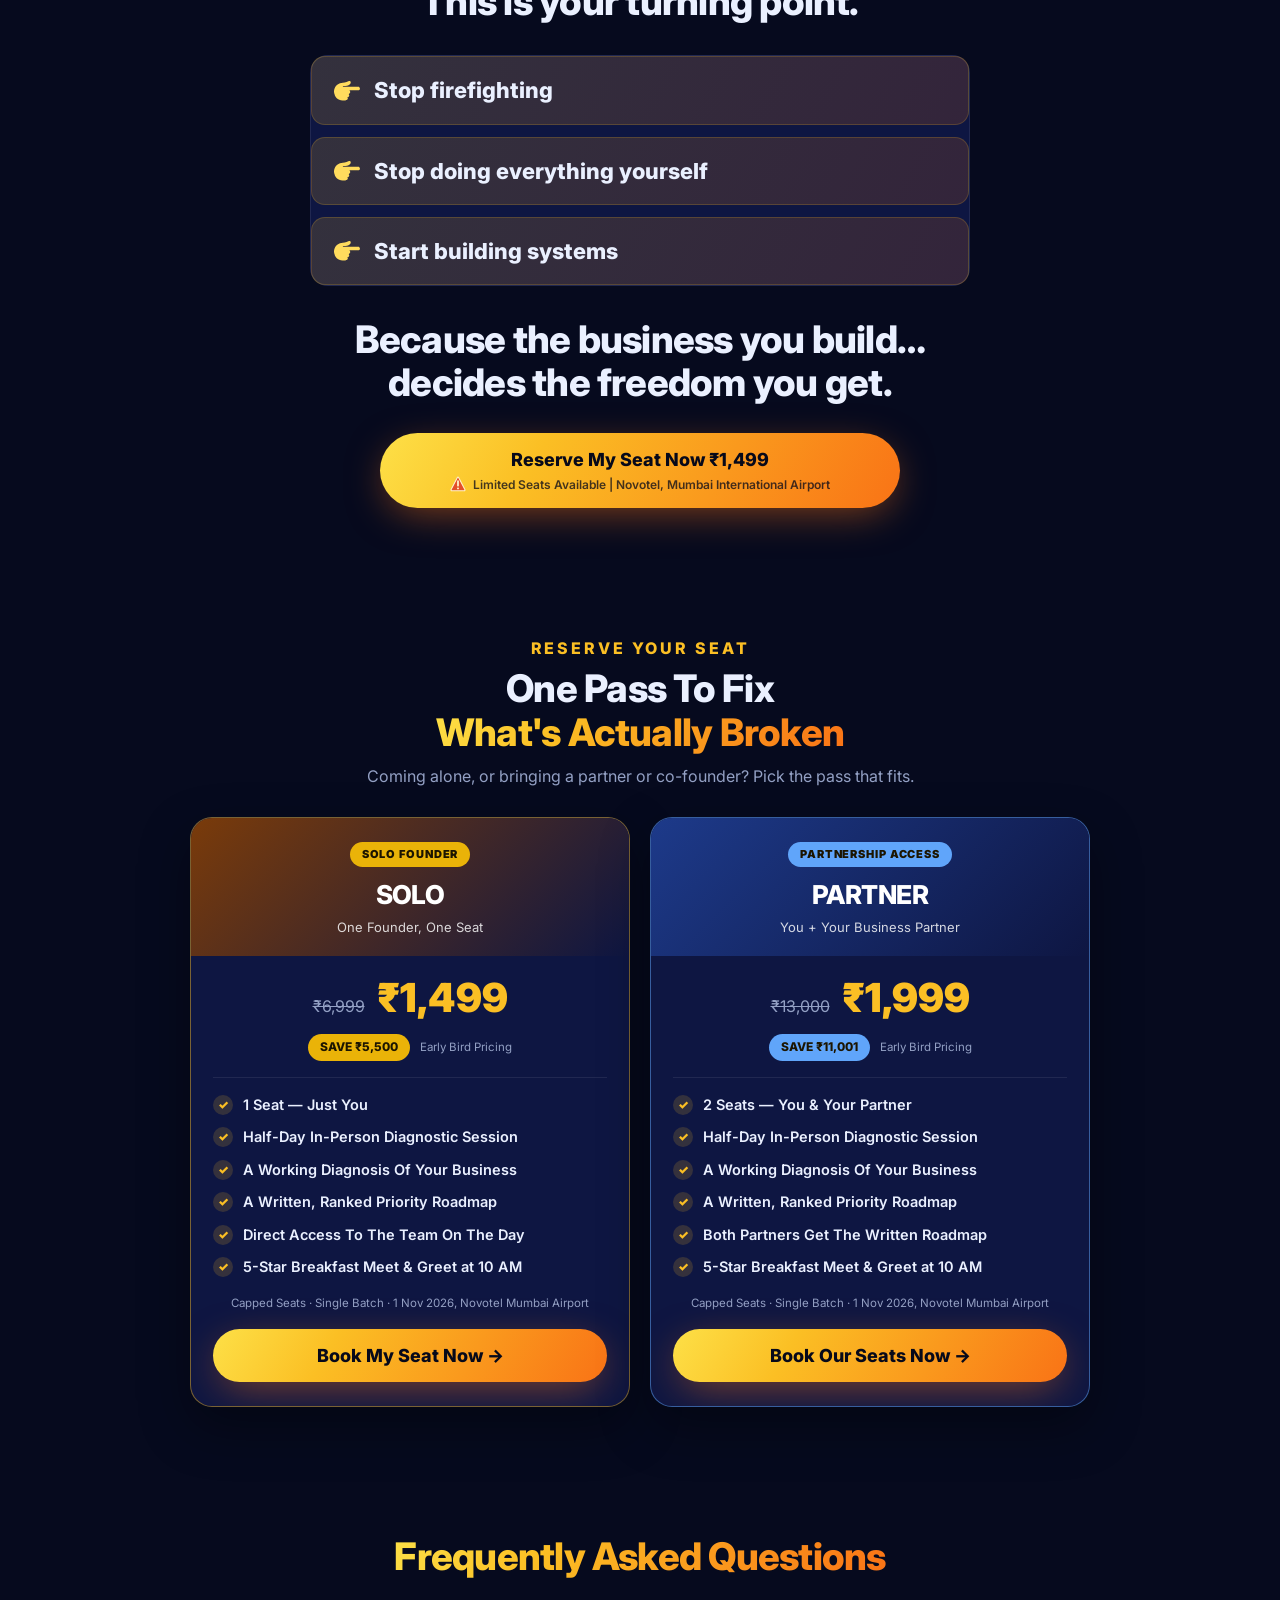
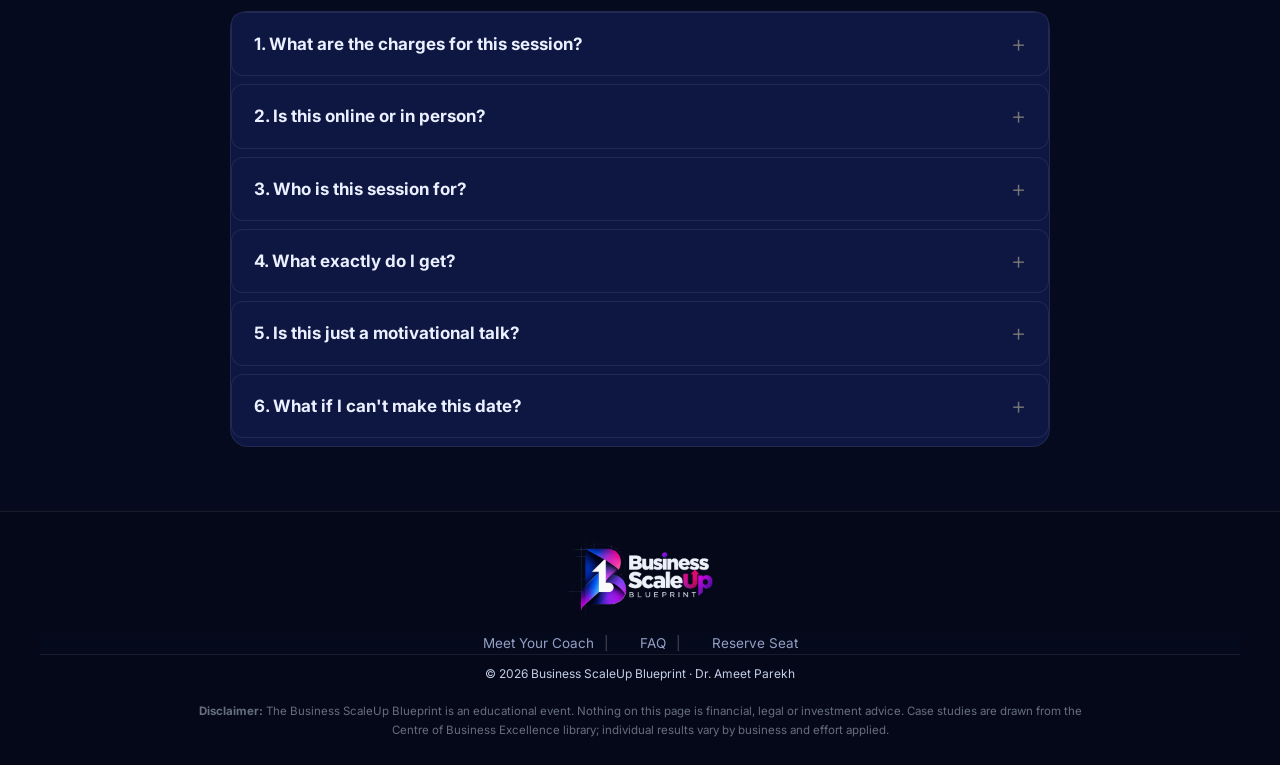
==== commit c8ddfe3c: "Session timing: starts 10 AM (breakfast + session), ends 1 PM; calendar 10:00 IST Co-Authored-By: Cl" ====
--- a/index.html
+++ b/index.html
@@ -8,7 +8,7 @@
   <link rel="icon" href="assets/favicon.png">
   <link rel="preload" href="assets/vsl-poster.webp" as="image" fetchpriority="high">
   <link rel="stylesheet" href="css/style.css">
-  <link rel="stylesheet" href="css/theme.css?v=3">
+  <link rel="stylesheet" href="css/theme.css?v=4">
   <!-- Small emoji graphics (megaphone, warning, pointing hands) are Twemoji, CC-BY 4.0 (https://github.com/twitter/twemoji) -->
 </head>
 <body>
@@ -16,7 +16,7 @@
   <nav class="navbar">
     <div class="nav-inner">
       <span class="nav-logo"><img class="logo-full" src="assets/logo.png" alt="Business ScaleUp Blueprint"></span>
-      <a class="nav-cta" href="#reserve" data-lead-trigger>Reserve Seat — ₹1,499</a>
+      <a class="nav-cta" href="#passes">Reserve Seat — ₹1,499</a>
     </div>
   </nav>
 
@@ -34,11 +34,11 @@
         </button>
         <div class="event-pills">
           <span><img src="assets/generated/session-calendar.png" alt=""><span>01.11.2026 (Sunday)</span></span>
-          <span><img src="assets/generated/session-clock.svg" alt=""><span>9:30 AM - 1 PM</span></span>
+          <span><img src="assets/generated/session-clock.svg" alt=""><span>10 AM - 1 PM</span></span>
           <span><img src="assets/generated/venue.svg" alt=""><span>In Person · Mumbai</span></span>
-          <span><img src="assets/generated/breakfast.svg" alt=""><span>Session Starts With 5-Star Breakfast · 9:30 AM</span></span>
-        </div>
-        <a class="cta-dark cta-block" href="#reserve" data-lead-trigger>
+          <span><img src="assets/generated/breakfast.svg" alt=""><span>Session Starts With 5-Star Breakfast · 10 AM</span></span>
+        </div>
+        <a class="cta-dark cta-block" href="#passes">
           Reserve My Seat Now — ₹1,499
           <small><img class="warn-red" src="assets/warning-red.svg" alt=""> Limited Seats Available | Novotel, Mumbai International Airport</small>
         </a>
@@ -97,7 +97,7 @@
             </div>
             <div class="wc-actions">
               <a class="btn-outline" href="#coach">Learn more</a>
-              <a class="btn-dark" href="#reserve" data-lead-trigger>Book a Seat</a>
+              <a class="btn-dark" href="#passes">Book a Seat</a>
             </div>
           </div>
         </div>
@@ -119,7 +119,7 @@
           <span><img src="assets/point-right.svg" alt="" class="h-icon"> And deep down, you know…</span>
           <strong class="text-red">This is not an effort problem.</strong>
         </div>
-        <a class="cta-dark cta-block" href="#reserve" data-lead-trigger>Reserve My Seat Now ₹1,499 <small><img class="warn-red" src="assets/warning-red.svg" alt=""> Limited Seats Available | Novotel, Mumbai International Airport</small></a>
+        <a class="cta-dark cta-block" href="#passes">Reserve My Seat Now ₹1,499 <small><img class="warn-red" src="assets/warning-red.svg" alt=""> Limited Seats Available | Novotel, Mumbai International Airport</small></a>
       </div>
     </section>
 
@@ -141,7 +141,7 @@
           <figure class="case-card"><img src="assets/case-gm-irfan.jpg" alt="GM Irfan" loading="lazy" width="340" height="340"><span class="case-tag">Revenue</span><strong class="case-name">GM Irfan</strong><span class="case-sector">Hospital · Healthcare</span><span class="case-growth">Revenue +200% · ₹28 L/Month</span><span class="case-note">Pharmacy added ₹10 L per month at 30% margin</span></figure>
         </div>
         <p class="case-foot">From the Centre of Business Excellence library. Individual results vary by business and effort applied.</p>
-        <a class="cta-dark cta-block" href="#reserve" data-lead-trigger>Reserve My Seat Now ₹1,499 <small><img class="warn-red" src="assets/warning-red.svg" alt=""> Limited Seats Available | Novotel, Mumbai International Airport</small></a>
+        <a class="cta-dark cta-block" href="#passes">Reserve My Seat Now ₹1,499 <small><img class="warn-red" src="assets/warning-red.svg" alt=""> Limited Seats Available | Novotel, Mumbai International Airport</small></a>
       </div>
     </section>
 
@@ -177,7 +177,7 @@
         </div>
         <p class="coach-bio">Over 20 years, Dr. Ameet Parekh has worked with business owners across manufacturing, distribution, retail, services and professional practices. He has shared the stage with Robin Sharma, Deepak Chopra, Sunil Shetty, Sonu Sood and more. The Business ScaleUp Blueprint is the system behind that work — and this half-day session is where it's taught, in person, by its creator.</p>
         <h2 class="section-title">My belief is simple:<br>Your business isn't stuck because you're not working hard enough. It's stuck because of gaps you can't see from the inside.</h2>
-        <a class="cta-dark cta-block" href="#reserve" data-lead-trigger>Reserve My Seat Now ₹1,499 <small><img class="warn-red" src="assets/warning-red.svg" alt=""> Limited Seats Available | Novotel, Mumbai International Airport</small></a>
+        <a class="cta-dark cta-block" href="#passes">Reserve My Seat Now ₹1,499 <small><img class="warn-red" src="assets/warning-red.svg" alt=""> Limited Seats Available | Novotel, Mumbai International Airport</small></a>
       </div>
     </section>
 
@@ -197,7 +197,7 @@
           <div><img src="assets/generated/growth-steps.png" alt="" class="concept-icon">How to scale step by step without daily firefighting</div>
           <div><img src="assets/generated/ceo-leader.svg" alt="" class="concept-icon">How to lead like a CEO — not the bottleneck in every decision</div>
         </div>
-        <a class="cta-dark cta-block" href="#reserve" data-lead-trigger>Reserve My Seat Now ₹1,499 <small><img class="warn-red" src="assets/warning-red.svg" alt=""> Limited Seats Available | Novotel, Mumbai International Airport</small></a>
+        <a class="cta-dark cta-block" href="#passes">Reserve My Seat Now ₹1,499 <small><img class="warn-red" src="assets/warning-red.svg" alt=""> Limited Seats Available | Novotel, Mumbai International Airport</small></a>
       </div>
     </section>
 
@@ -236,12 +236,12 @@
         </div>
         <h2 class="section-title">If you're serious about scaling your business…<br>This is your turning point.</h2>
         <div class="steps-list">
-          <a href="#reserve" data-lead-trigger><img src="assets/point-right.svg" alt="" class="steps-icon">Stop firefighting</a>
-          <a href="#reserve" data-lead-trigger><img src="assets/point-right.svg" alt="" class="steps-icon">Stop doing everything yourself</a>
-          <a href="#reserve" data-lead-trigger><img src="assets/point-right.svg" alt="" class="steps-icon">Start building systems</a>
+          <a href="#passes"><img src="assets/point-right.svg" alt="" class="steps-icon">Stop firefighting</a>
+          <a href="#passes"><img src="assets/point-right.svg" alt="" class="steps-icon">Stop doing everything yourself</a>
+          <a href="#passes"><img src="assets/point-right.svg" alt="" class="steps-icon">Start building systems</a>
         </div>
         <h2 class="section-title">Because the business you build…<br>decides the freedom you get.</h2>
-        <a id="reserve" class="cta-dark cta-block" href="#reserve" data-lead-trigger>Reserve My Seat Now ₹1,499 <small><img class="warn-red" src="assets/warning-red.svg" alt=""> Limited Seats Available | Novotel, Mumbai International Airport</small></a>
+        <a class="cta-dark cta-block" href="#passes">Reserve My Seat Now ₹1,499 <small><img class="warn-red" src="assets/warning-red.svg" alt=""> Limited Seats Available | Novotel, Mumbai International Airport</small></a>
       </div>
     </section>
 
@@ -266,10 +266,10 @@
             <li>A Working Diagnosis Of Your Business</li>
             <li>A Written, Ranked Priority Roadmap</li>
             <li>Direct Access To The Team On The Day</li>
-            <li>5-Star Breakfast Meet &amp; Greet at 9:30 AM</li>
+            <li>5-Star Breakfast Meet &amp; Greet at 10 AM</li>
               </ul>
               <p class="pass-note">Capped Seats · Single Batch · 1 Nov 2026, Novotel Mumbai Airport</p>
-              <a class="cta-dark cta-block" href="#reserve" data-lead-trigger data-pass="solo">Book My Seat Now →</a>
+              <a class="cta-dark cta-block" href="#passes" data-lead-trigger data-pass="solo">Book My Seat Now →</a>
             </div>
           </article>
           <article class="pass-card pass-partner">
@@ -287,10 +287,10 @@
             <li>A Working Diagnosis Of Your Business</li>
             <li>A Written, Ranked Priority Roadmap</li>
             <li>Both Partners Get The Written Roadmap</li>
-            <li>5-Star Breakfast Meet &amp; Greet at 9:30 AM</li>
+            <li>5-Star Breakfast Meet &amp; Greet at 10 AM</li>
               </ul>
               <p class="pass-note">Capped Seats · Single Batch · 1 Nov 2026, Novotel Mumbai Airport</p>
-              <a class="cta-dark cta-block" href="#reserve" data-lead-trigger data-pass="partner">Book Our Seats Now →</a>
+              <a class="cta-dark cta-block" href="#passes" data-lead-trigger data-pass="partner">Book Our Seats Now →</a>
             </div>
           </article>
         </div>
@@ -302,7 +302,7 @@
         <h2 class="section-title"><span class="text-blue">Frequently Asked Questions</span></h2>
         <div class="accordion">
           <details><summary>1. What are the charges for this session?</summary><p>The early bird price is ₹1,499 for one seat. A two-seat option (you and your partner) is available at ₹1,999.</p></details>
-          <details><summary>2. Is this online or in person?</summary><p>Fully in person, at the Novotel, Mumbai International Airport, Mumbai, on one date — 1st November 2026.<br><br>The session starts at 9:30 AM with a 5-Star Breakfast Meet &amp; Greet, followed by the main diagnostic, and ends at 1:00 PM. It's not a webinar, and there's no recording sold afterward.</p></details>
+          <details><summary>2. Is this online or in person?</summary><p>Fully in person, at the Novotel, Mumbai International Airport, Mumbai, on one date — 1st November 2026.<br><br>The session starts at 10 AM with a 5-Star Breakfast Meet &amp; Greet, followed by the main diagnostic, and ends at 1:00 PM. It's not a webinar, and there's no recording sold afterward.</p></details>
           <details><summary>3. Who is this session for?</summary><p>This is perfect for:<br><br>✔️ Owner-run businesses of any nature or industry looking to scale and grow fast<br>✔️ Owners whose team doesn't take ownership and who are involved in every decision<br>✔️ Owners facing weak lead conversion, late payments or shrinking profits</p></details>
           <details><summary>4. What exactly do I get?</summary><p>A half day in the room, live and practical — covering sales, team, money, systems and marketing — plus direct access to the team to ask your own questions, and a written priority roadmap to take home.</p></details>
           <details><summary>5. Is this just a motivational talk?</summary><p>No.<br><br>Everything in this session comes from what real business owners told us was actually broken — not generic advice — backed by verified case studies from the Centre of Business Excellence library.</p></details>
@@ -318,7 +318,7 @@
     <nav aria-label="Footer">
       <a href="#coach">Meet Your Coach</a>
       <a href="#faq">FAQ</a>
-      <a href="#reserve" data-lead-trigger>Reserve Seat</a>
+      <a href="#passes">Reserve Seat</a>
     </nav>
     <p>© 2026 Business ScaleUp Blueprint · Dr. Ameet Parekh</p>
   <div style="max-width:960px;margin:18px auto 0;padding:0 20px;font-size:11.5px;line-height:1.7;color:#666f7d;text-align:center"><b>Disclaimer:</b> The Business ScaleUp Blueprint is an educational event. Nothing on this page is financial, legal or investment advice. Case studies are drawn from the Centre of Business Excellence library; individual results vary by business and effort applied.</div></footer>
@@ -370,6 +370,6 @@
     </div>
   </div>
 
-  <script type="module" src="script/script.js?v=3"></script>
+  <script type="module" src="script/script.js?v=5"></script>
 </body>
 </html>
--- a/css/theme.css
+++ b/css/theme.css
@@ -332,3 +332,6 @@
 .learn-grid .concept-icons{width:104px;height:64px;}
 .learn-grid .concept-icons img{width:46px;height:46px;margin-left:-10px;}
 .learn-grid .concept-icons img:first-child{margin-left:0;}
+
+/* CTAs scroll here: keep the heading clear of the sticky navbar */
+#passes{scroll-margin-top:76px;}
